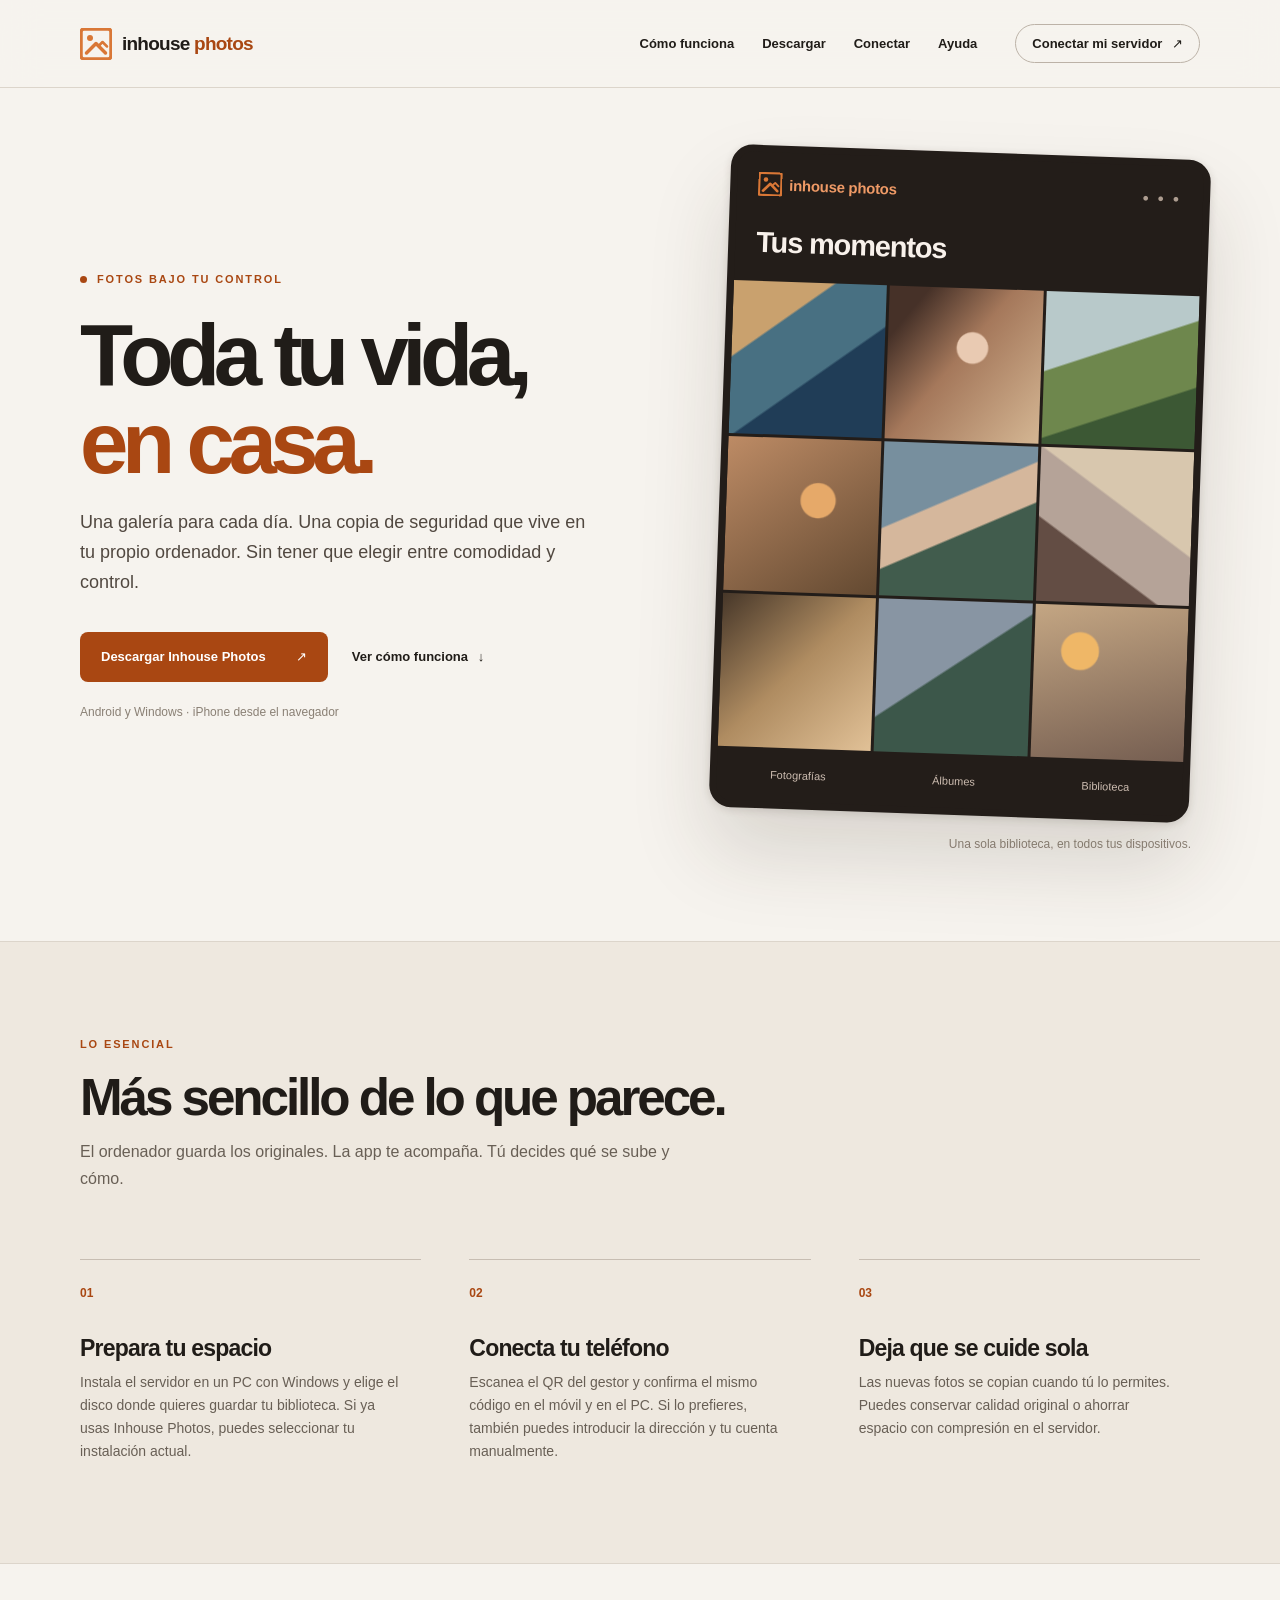
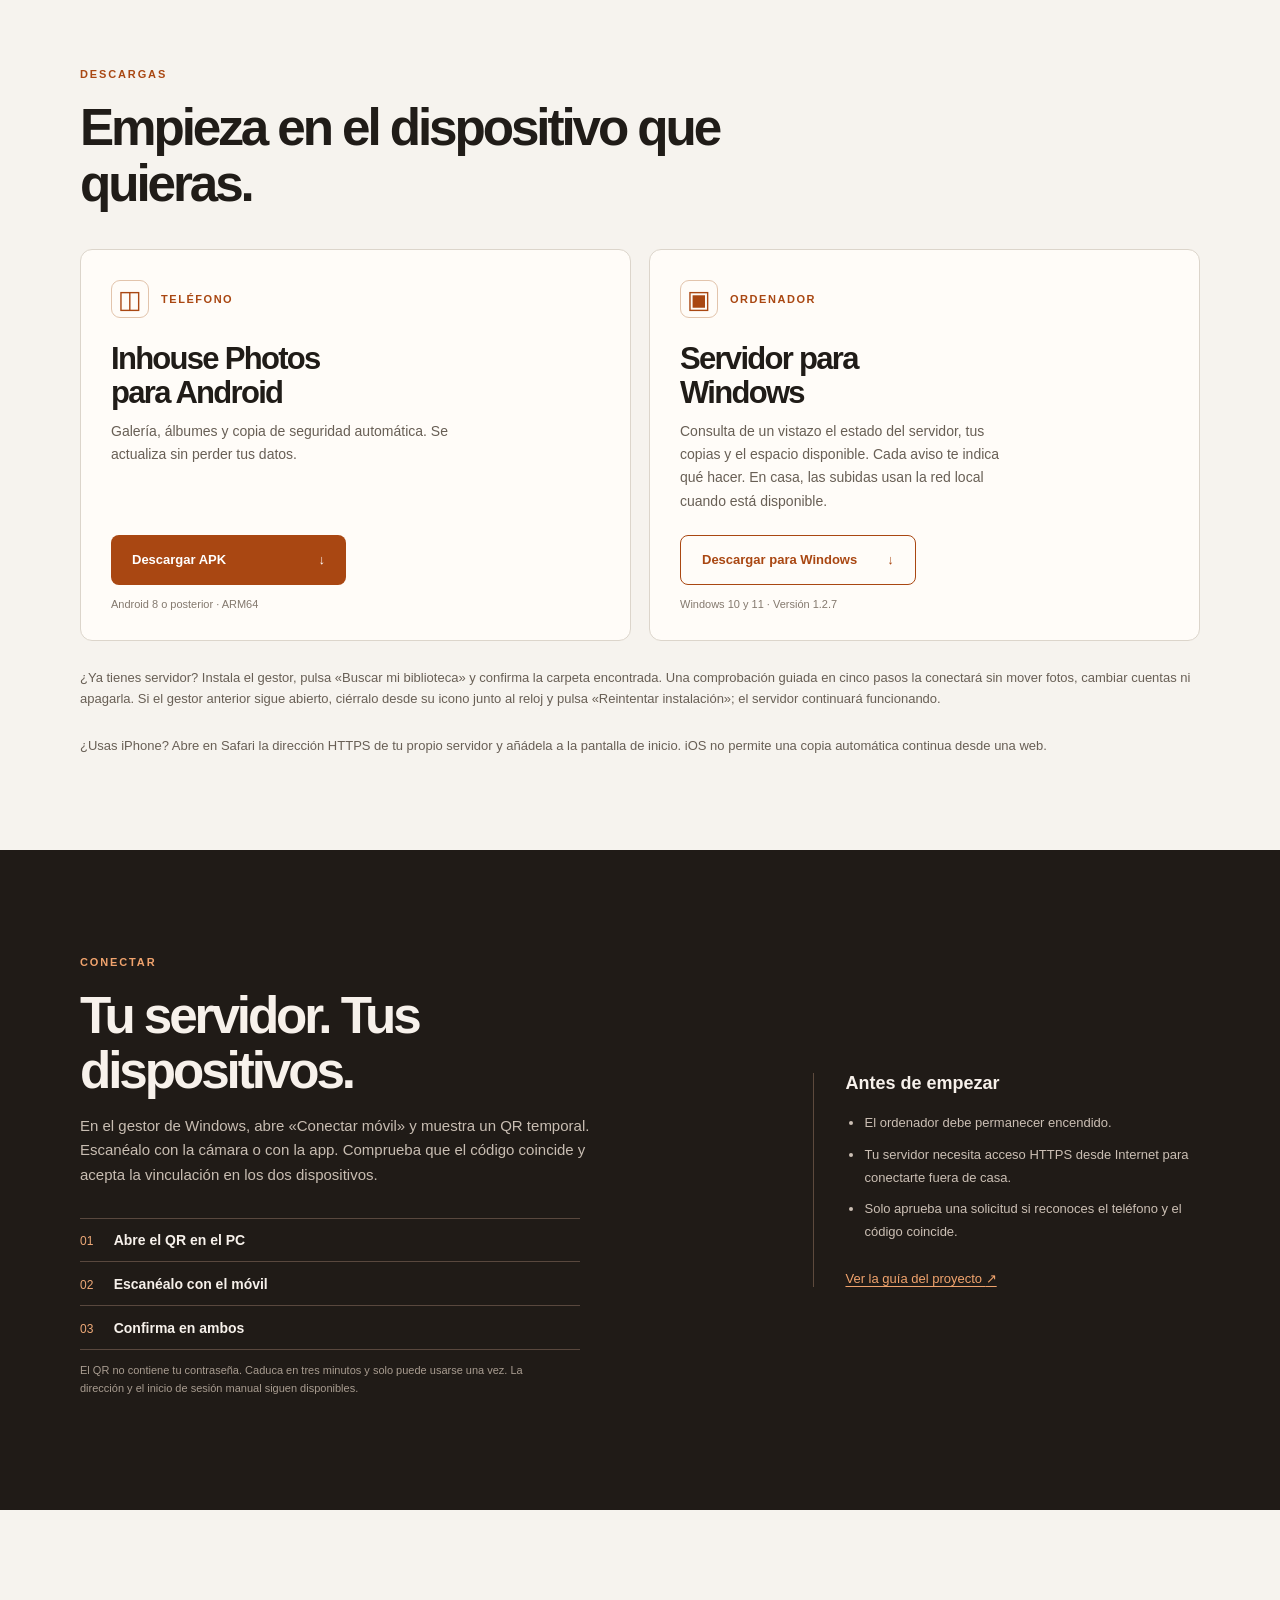
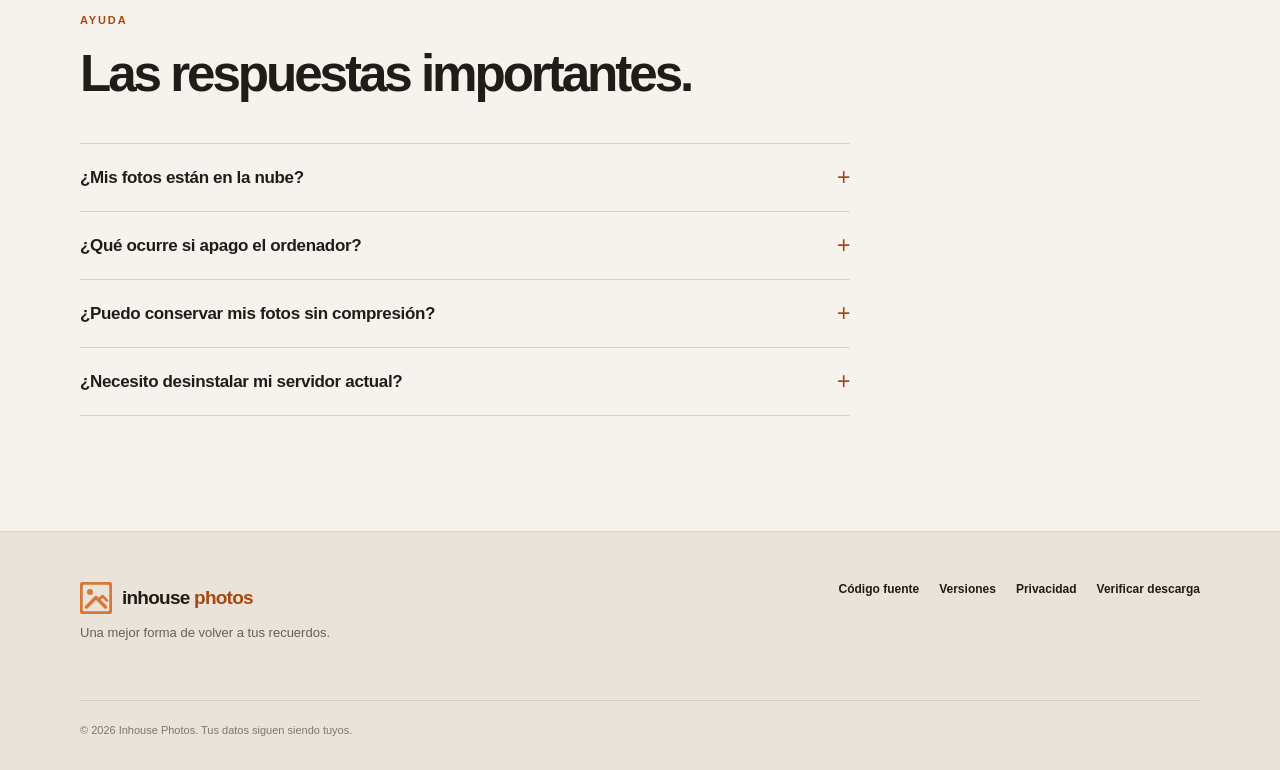
==== index.html @ f390c4c3 "Link corrected Windows 1.2.7 manager" ====
<!doctype html>
<html lang="es">
  <head>
    <meta charset="utf-8" />
    <meta name="viewport" content="width=device-width, initial-scale=1" />
    <meta name="theme-color" content="#f6f3ee" />
    <meta name="description" content="Inhouse Photos: tus recuerdos, en tu propio servidor. Descarga las aplicaciones y conecta tus dispositivos." />
    <link rel="icon" href="./mark.svg" type="image/svg+xml" />
    <link rel="stylesheet" href="./style.css" />
    <title>Inhouse Photos — Tus fotos, a tu manera</title>
  </head>
  <body>
    <a class="skip" href="#main">Ir al contenido</a>
    <header class="site-header">
      <div class="shell nav">
        <a class="brand" href="#inicio" aria-label="Inhouse Photos, inicio"><img src="./mark.svg" alt="" /> <span>inhouse <strong>photos</strong></span></a>
        <nav aria-label="Principal"><a href="#como-funciona">Cómo funciona</a><a href="#descargar">Descargar</a><a href="#conectar">Conectar</a><a href="#ayuda">Ayuda</a></nav>
        <a class="nav-app" href="#conectar">Conectar mi servidor <span aria-hidden="true">↗</span></a>
      </div>
    </header>

    <main id="main">
      <section class="hero shell" id="inicio">
        <div class="hero-copy"><span class="eyebrow"><span class="live-dot"></span> FOTOS BAJO TU CONTROL</span><h1>Toda tu vida, <em>en casa.</em></h1><p class="lead">Una galería para cada día. Una copia de seguridad que vive en tu propio ordenador. Sin tener que elegir entre comodidad y control.</p><div class="hero-actions"><a class="button primary" href="#descargar">Descargar Inhouse Photos <span aria-hidden="true">↗</span></a><a class="text-link" href="#como-funciona">Ver cómo funciona <span aria-hidden="true">↓</span></a></div><p class="hero-note">Android y Windows · iPhone desde el navegador</p></div>
        <div class="hero-art" aria-label="Vista conceptual de una galería fotográfica"><div class="gallery-art"><div class="art-top"><span class="art-mark"><img src="./mark.svg" alt="" /> inhouse photos</span><span>● ● ●</span></div><div class="art-title">Tus momentos</div><div class="art-grid"><span class="tile a"></span><span class="tile b"></span><span class="tile c"></span><span class="tile d"></span><span class="tile e"></span><span class="tile f"></span><span class="tile g"></span><span class="tile h"></span><span class="tile i"></span></div><div class="art-bottom"><span>Fotografías</span><span>Álbumes</span><span>Biblioteca</span></div></div><div class="art-caption">Una sola biblioteca, en todos tus dispositivos.</div></div>
      </section>

      <section class="chapter" id="como-funciona"><div class="shell"><div class="section-heading"><span class="eyebrow">LO ESENCIAL</span><h2>Más sencillo de lo que parece.</h2><p>El ordenador guarda los originales. La app te acompaña. Tú decides qué se sube y cómo.</p></div><div class="steps"><article><span class="step-number">01</span><h3>Prepara tu espacio</h3><p>Instala el servidor en un PC con Windows y elige el disco donde quieres guardar tu biblioteca. Si ya usas Inhouse Photos, puedes seleccionar tu instalación actual.</p></article><article><span class="step-number">02</span><h3>Conecta tu teléfono</h3><p>Escanea el QR del gestor y confirma el mismo código en el móvil y en el PC. Si lo prefieres, también puedes introducir la dirección y tu cuenta manualmente.</p></article><article><span class="step-number">03</span><h3>Deja que se cuide sola</h3><p>Las nuevas fotos se copian cuando tú lo permites. Puedes conservar calidad original o ahorrar espacio con compresión en el servidor.</p></article></div></div></section>

      <section class="downloads-section shell" id="descargar"><div class="section-heading"><span class="eyebrow">DESCARGAS</span><h2>Empieza en el dispositivo que quieras.</h2></div><div class="download-grid"><article class="download-card"><div class="card-head"><span class="platform-icon" aria-hidden="true">◫</span><span class="platform-label">TELÉFONO</span></div><h3>Inhouse Photos<br />para Android</h3><p>Galería, álbumes y copia de seguridad automática. Se actualiza sin perder tus datos.</p><a class="button primary" href="https://github.com/miguelcoxcaballero/Inhouse-Photos/releases/latest/download/Inhouse-Photos.apk" download>Descargar APK <span aria-hidden="true">↓</span></a><small>Android 8 o posterior · ARM64</small></article><article class="download-card"><div class="card-head"><span class="platform-icon" aria-hidden="true">▣</span><span class="platform-label">ORDENADOR</span></div><h3>Servidor para<br />Windows</h3><p>Consulta de un vistazo el estado del servidor, tus copias y el espacio disponible. Cada aviso te indica qué hacer. En casa, las subidas usan la red local cuando está disponible.</p><a class="button outline" href="https://github.com/miguelcoxcaballero/Inhouse-Photos/releases/download/server-v1.2.7/Inhouse-Photos-Server-Setup.exe" download>Descargar para Windows <span aria-hidden="true">↓</span></a><small>Windows 10 y 11 · Versión 1.2.7</small></article></div><p class="download-aside">¿Ya tienes servidor? Instala el gestor, pulsa «Buscar mi biblioteca» y confirma la carpeta encontrada. Una comprobación guiada en cinco pasos la conectará sin mover fotos, cambiar cuentas ni apagarla. Si el gestor anterior sigue abierto, ciérralo desde su icono junto al reloj y pulsa «Reintentar instalación»; el servidor continuará funcionando.</p><p class="download-aside">¿Usas iPhone? Abre en Safari la dirección HTTPS de tu propio servidor y añádela a la pantalla de inicio. iOS no permite una copia automática continua desde una web.</p></section>

<section class="connect-section" id="conectar"><div class="shell connect-grid"><div><span class="eyebrow">CONECTAR</span><h2>Tu servidor. Tus dispositivos.</h2><p>En el gestor de Windows, abre «Conectar móvil» y muestra un QR temporal. Escanéalo con la cámara o con la app. Comprueba que el código coincide y acepta la vinculación en los dos dispositivos.</p><div class="connection-steps"><span>01 <strong>Abre el QR en el PC</strong></span><span>02 <strong>Escanéalo con el móvil</strong></span><span>03 <strong>Confirma en ambos</strong></span></div><p class="fine-print">El QR no contiene tu contraseña. Caduca en tres minutos y solo puede usarse una vez. La dirección y el inicio de sesión manual siguen disponibles.</p></div><div class="connect-note"><span class="note-line"></span><strong>Antes de empezar</strong><ul><li>El ordenador debe permanecer encendido.</li><li>Tu servidor necesita acceso HTTPS desde Internet para conectarte fuera de casa.</li><li>Solo aprueba una solicitud si reconoces el teléfono y el código coincide.</li></ul><a href="https://github.com/miguelcoxcaballero/Inhouse-Photos#readme" target="_blank" rel="noreferrer">Ver la guía del proyecto <span aria-hidden="true">↗</span></a></div></div></section>

      <section class="help-section shell" id="ayuda"><div class="section-heading"><span class="eyebrow">AYUDA</span><h2>Las respuestas importantes.</h2></div><div class="faq"><details><summary>¿Mis fotos están en la nube?</summary><p>Se almacenan en el ordenador y discos que elijas. Puedes acceder por Internet si configuras una dirección HTTPS; eso no mueve tu biblioteca a un servicio ajeno.</p></details><details><summary>¿Qué ocurre si apago el ordenador?</summary><p>La copia y el acceso remoto se reanudarán cuando vuelva a encenderse. Las fotos que ya están en el teléfono siguen ahí.</p></details><details><summary>¿Puedo conservar mis fotos sin compresión?</summary><p>Sí. En la app puedes elegir calidad original o ahorro de espacio. La opción solo afecta a nuevas subidas y no modifica las fotos ya guardadas.</p></details><details><summary>¿Necesito desinstalar mi servidor actual?</summary><p>No. El gestor de Windows está diseñado para detectar la biblioteca existente. Antes de aceptar cualquier migración, comprueba que reconoce la ruta y las unidades correctas.</p></details></div></section>
    </main>
    <footer class="site-footer"><div class="shell footer-grid"><div class="brand"><img src="./mark.svg" alt="" /> <span>inhouse <strong>photos</strong></span></div><p>Una mejor forma de volver a tus recuerdos.</p><div><a href="https://github.com/miguelcoxcaballero/Inhouse-Photos">Código fuente</a><a href="https://github.com/miguelcoxcaballero/Inhouse-Photos/releases">Versiones</a><a href="./privacidad/">Privacidad</a><a href="https://github.com/miguelcoxcaballero/Inhouse-Photos/releases/latest/download/SHA256SUMS.txt">Verificar descarga</a></div><small>© 2026 Inhouse Photos. Tus datos siguen siendo tuyos.</small></div></footer>
  </body>
</html>
---- style.css ----
:root{color-scheme:light;--paper:#f6f3ee;--card:#fffcf8;--ink:#201c18;--muted:#685f55;--line:#dcd5cb;--orange:#a94712;--orange-hover:#84370d;--orange-soft:#f0e1d3;--dark:#201b17;font-family:Inter,-apple-system,BlinkMacSystemFont,"Segoe UI",Arial,sans-serif;font-synthesis:none;text-rendering:optimizeLegibility;-webkit-font-smoothing:antialiased}
*,*::before,*::after{box-sizing:border-box}html{scroll-behavior:smooth}body{margin:0;background:var(--paper);color:var(--ink)}a{color:inherit;text-decoration:none}button{font:inherit}p{line-height:1.65}.shell{width:min(100% - 56px,1120px);margin-inline:auto}.skip{position:absolute;left:16px;top:-80px;z-index:10;background:#fff;padding:12px}.skip:focus{top:8px}:focus-visible{outline:3px solid var(--orange);outline-offset:3px}
.site-header{height:88px;border-bottom:1px solid var(--line);background:rgba(246,243,238,.92);position:sticky;top:0;z-index:5;backdrop-filter:blur(18px)}.nav{height:100%;display:flex;align-items:center;gap:38px}.brand{display:flex;align-items:center;gap:10px;white-space:nowrap;font-size:19px;letter-spacing:-.04em;font-weight:550}.brand img{width:32px;height:32px}.brand strong{color:var(--orange);font-weight:650}.nav nav{display:flex;align-items:center;gap:28px;margin-left:auto}.nav nav a,.nav-app{font-size:13px;font-weight:560}.nav nav a:hover,.nav-app:hover,.text-link:hover,.site-footer a:hover{color:var(--orange)}.nav-app{border:1px solid #bcb2a7;border-radius:999px;padding:11px 16px}.nav-app span{margin-left:6px}
.eyebrow{display:inline-flex;align-items:center;gap:10px;color:var(--orange);font-size:11px;font-weight:750;letter-spacing:.17em}.live-dot{width:7px;height:7px;border-radius:50%;background:var(--orange)}.hero{min-height:620px;display:grid;grid-template-columns:1fr 1fr;align-items:center;gap:76px;padding-top:64px;padding-bottom:90px}.hero h1{font-size:clamp(58px,6.8vw,94px);line-height:1.01;letter-spacing:-.074em;font-weight:620;margin:24px 0 22px}.hero h1 em{color:var(--orange);font-style:normal}.lead{color:#514840;font-size:18px;max-width:510px;margin:0}.hero-actions{display:flex;align-items:center;gap:24px;margin-top:34px;flex-wrap:wrap}.button{min-height:50px;padding:14px 21px;display:inline-flex;justify-content:space-between;align-items:center;gap:30px;border-radius:8px;font-size:13px;font-weight:700;transition:background .2s,transform .2s,border-color .2s}.button:hover{transform:translateY(-2px)}.primary{background:var(--orange);color:#fff}.primary:hover{background:var(--orange-hover)}.outline{border:1px solid var(--orange);color:var(--orange)}.outline:hover{background:#f5e8dd}.text-link{font-size:13px;font-weight:700}.text-link span{margin-left:6px}.hero-note{color:#8a8075;font-size:12px;margin-top:21px}
.hero-art{min-width:0}.gallery-art{width:min(100%,480px);margin-left:auto;background:#231d19;border:7px solid #231d19;border-radius:22px;box-shadow:0 44px 80px rgba(53,38,26,.15),0 2px 8px rgba(53,38,26,.14);overflow:hidden;transform:rotate(2deg)}.art-top{height:64px;display:flex;align-items:center;justify-content:space-between;color:#ad9d90;padding:0 21px;font-size:11px;letter-spacing:.25em}.art-mark{display:flex;align-items:center;gap:7px;color:#ef9a66;letter-spacing:-.02em;font-size:15px;font-weight:600}.art-mark img{width:24px;height:24px}.art-title{font-size:29px;letter-spacing:-.04em;color:#f8f1eb;font-weight:650;padding:10px 21px 22px}.art-grid{display:grid;grid-template-columns:repeat(3,1fr);gap:3px}.tile{aspect-ratio:1;background:#ddd}.tile.a{background:linear-gradient(143deg,#c9a16e 0 28%,#487082 29% 58%,#203d57 59%)}.tile.b{background:radial-gradient(circle at 55% 39%,#e9cab2 0 12%,transparent 13%),linear-gradient(128deg,#463128 15%,#a5785b 46%,#d4b693)}.tile.c{background:linear-gradient(160deg,#b8c9ca 0 38%,#6e874d 39% 70%,#3c5834 71%)}.tile.d{background:radial-gradient(circle at 60% 40%,#e6a969 0 13%,transparent 14%),linear-gradient(145deg,#bd8b65,#634931)}.tile.e{background:linear-gradient(155deg,#778f9e 0 38%,#d5b79c 39% 56%,#415c4d 57%)}.tile.f{background:linear-gradient(35deg,#634d44 0 32%,#b5a398 33% 59%,#d8c7ae 60%)}.tile.g{background:linear-gradient(135deg,#473729,#af8c61 49%,#e1c197)}.tile.h{background:linear-gradient(145deg,#8895a3 0 45%,#3c574a 46%)}.tile.i{background:radial-gradient(circle at 30% 30%,#efb767 0 12%,transparent 13%),linear-gradient(165deg,#c4a683,#755e51)}.art-bottom{height:54px;display:flex;align-items:center;justify-content:space-around;color:#cdbdb1;font-size:11px}.art-caption{text-align:right;font-size:12px;color:#8e8478;margin:22px 9px 0}
.chapter{border-block:1px solid var(--line);background:#eee8df;padding:92px 0 100px}.section-heading{max-width:760px}.section-heading h2,.connect-grid h2{font-size:clamp(37px,4vw,54px);line-height:1.08;letter-spacing:-.06em;font-weight:620;margin:18px 0 14px}.section-heading p{color:var(--muted);max-width:600px;font-size:16px;margin:0}.steps{display:grid;grid-template-columns:repeat(3,1fr);gap:48px;margin-top:67px}.steps article{border-top:1px solid #c7bdb2;padding-top:23px}.step-number{font-size:12px;color:var(--orange);font-weight:700}.steps h3{font-size:23px;letter-spacing:-.035em;margin:34px 0 9px;font-weight:620}.steps p{color:var(--muted);font-size:14px;margin:0;max-width:320px}
.downloads-section{padding-block:100px 93px}.download-grid{display:grid;grid-template-columns:repeat(2,1fr);gap:18px;margin-top:38px}.download-card{min-height:362px;background:var(--card);border:1px solid var(--line);border-radius:12px;padding:30px;display:flex;flex-direction:column;align-items:flex-start}.card-head{display:flex;align-items:center;gap:12px}.platform-icon{width:38px;height:38px;border:1px solid #e2c4ac;border-radius:9px;display:grid;place-items:center;color:var(--orange);font-size:25px}.platform-label{color:var(--orange);font-size:11px;letter-spacing:.14em;font-weight:700}.download-card h3{font-size:31px;letter-spacing:-.055em;font-weight:630;line-height:1.1;margin:24px 0 10px}.download-card p{font-size:14px;color:var(--muted);margin:0 0 22px;max-width:345px}.download-card .button{margin-top:auto;min-width:235px}.download-card small{font-size:11px;color:#84796e;margin-top:13px}.download-aside{font-size:13px;color:var(--muted);margin:26px 0 0}.download-aside a,.connect-note a{color:var(--orange);text-decoration:underline;text-underline-offset:3px}
.connect-section{background:var(--dark);color:#f7f1eb;padding:102px 0}.connect-grid{display:grid;grid-template-columns:1fr .63fr;gap:120px;align-items:center}.connect-grid>*{min-width:0}.connect-grid .eyebrow{color:#f0a36d}.connect-grid h2{max-width:510px}.connect-grid p{color:#c8bdb2;font-size:15px;max-width:530px}.endpoint{margin-top:32px;border:1px solid #6c5c50;background:#302821;border-radius:9px;display:flex;align-items:center;justify-content:space-between;gap:15px;padding:10px 11px 10px 17px;max-width:500px;min-width:0}.endpoint code{font-family:ui-monospace,SFMono-Regular,Consolas,monospace;font-size:13px;white-space:nowrap;overflow:hidden;text-overflow:ellipsis;min-width:0}.endpoint button{background:#f3a876;color:#281d16;border:0;border-radius:6px;cursor:pointer;padding:11px 15px;font-size:12px;font-weight:700;flex:none}.endpoint button:hover{background:#ffc49b}.connect-grid .fine-print{font-size:11px;color:#a89c90;max-width:480px}.connect-note{border-left:1px solid #5d4a3d;padding-left:31px}.connect-note strong{font-size:18px}.connect-note ul{padding-left:19px;margin:18px 0 25px;color:#cbbfb4;font-size:13px;line-height:1.75}.connect-note li+li{margin-top:9px}.connect-note a{font-size:13px;color:#f0a36d}
.connection-steps{display:grid;gap:1px;margin-top:30px;border-block:1px solid #59483e;max-width:500px}.connection-steps span{padding:13px 0;color:#efaa79;font-size:12px;border-bottom:1px solid #59483e}.connection-steps span:last-child{border-bottom:0}.connection-steps strong{color:#f7f1eb;font-size:14px;font-weight:550;margin-left:17px}.help-section{padding-block:100px 115px}.faq{max-width:770px;margin-top:42px;border-top:1px solid var(--line)}.faq details{border-bottom:1px solid var(--line);padding:20px 0}.faq summary{cursor:pointer;list-style:none;font-size:17px;font-weight:600;letter-spacing:-.02em;display:flex;align-items:center;justify-content:space-between;gap:20px}.faq summary::-webkit-details-marker{display:none}.faq summary::after{content:'+';font-size:23px;color:var(--orange);font-weight:400}.faq details[open] summary::after{content:'−'}.faq details p{font-size:14px;color:var(--muted);margin:13px 30px 3px 0;max-width:650px}
.site-footer{background:#eae3d9;border-top:1px solid var(--line);padding:50px 0 34px}.footer-grid{display:grid;grid-template-columns:1fr 1fr;gap:8px 32px}.footer-grid p{grid-column:1;margin:0;color:var(--muted);font-size:13px}.footer-grid>div:nth-of-type(2){grid-column:2;grid-row:1/3;display:flex;justify-content:flex-end;align-items:flex-start;gap:20px;font-size:12px;font-weight:600}.footer-grid small{grid-column:1/-1;border-top:1px solid #d5cabd;margin-top:48px;padding-top:23px;color:#817568;font-size:11px}
@media(max-width:860px){.nav nav{display:none}.nav-app{margin-left:auto}.hero{grid-template-columns:1fr;gap:50px;padding-top:78px;padding-bottom:74px}.hero-art{max-width:580px}.gallery-art{margin-inline:auto}.art-caption{text-align:center}.connect-grid{gap:55px}.steps{gap:22px}.download-card{min-height:390px}}
@media(max-width:600px){.shell{width:min(100% - 36px,1120px)}.site-header{height:68px}.brand{font-size:16px}.brand img{width:27px;height:27px}.nav-app{padding:8px 10px;font-size:11px}.hero{padding-top:66px;gap:34px}.hero h1{font-size:60px}.lead{font-size:16px}.hero-actions{gap:19px}.hero-art{padding-inline:12px}.gallery-art{transform:rotate(1deg);border-width:5px}.chapter,.downloads-section,.help-section{padding-block:72px}.steps,.download-grid,.connect-grid{grid-template-columns:1fr}.steps{margin-top:45px;gap:36px}.steps h3{margin-top:20px}.download-grid{gap:14px}.download-card{min-height:345px;padding:23px}.connect-section{padding:77px 0}.connect-grid{gap:35px}.connect-note{padding-left:20px}.endpoint code{font-size:11px}.footer-grid{display:block}.footer-grid p{margin-top:12px}.footer-grid>div:nth-of-type(2){justify-content:flex-start;flex-wrap:wrap;margin-top:30px}.footer-grid small{display:block;margin-top:34px}}
@media(prefers-reduced-motion:reduce){html{scroll-behavior:auto}.button{transition:none}}
.legal-page{padding-block:105px 125px;max-width:850px}.legal-page h1{font-size:clamp(46px,5vw,66px);letter-spacing:-.065em;line-height:1.06;font-weight:630;margin:20px 0 32px}.legal-page h2{font-size:24px;letter-spacing:-.035em;font-weight:620;margin:42px 0 5px}.legal-page p{font-size:16px;color:var(--muted);max-width:750px}.legal-page .legal-note{font-size:12px;border-top:1px solid var(--line);padding-top:22px;margin-top:55px}@media(max-width:600px){.legal-page{padding-block:75px 90px}.legal-page p{font-size:14px}}
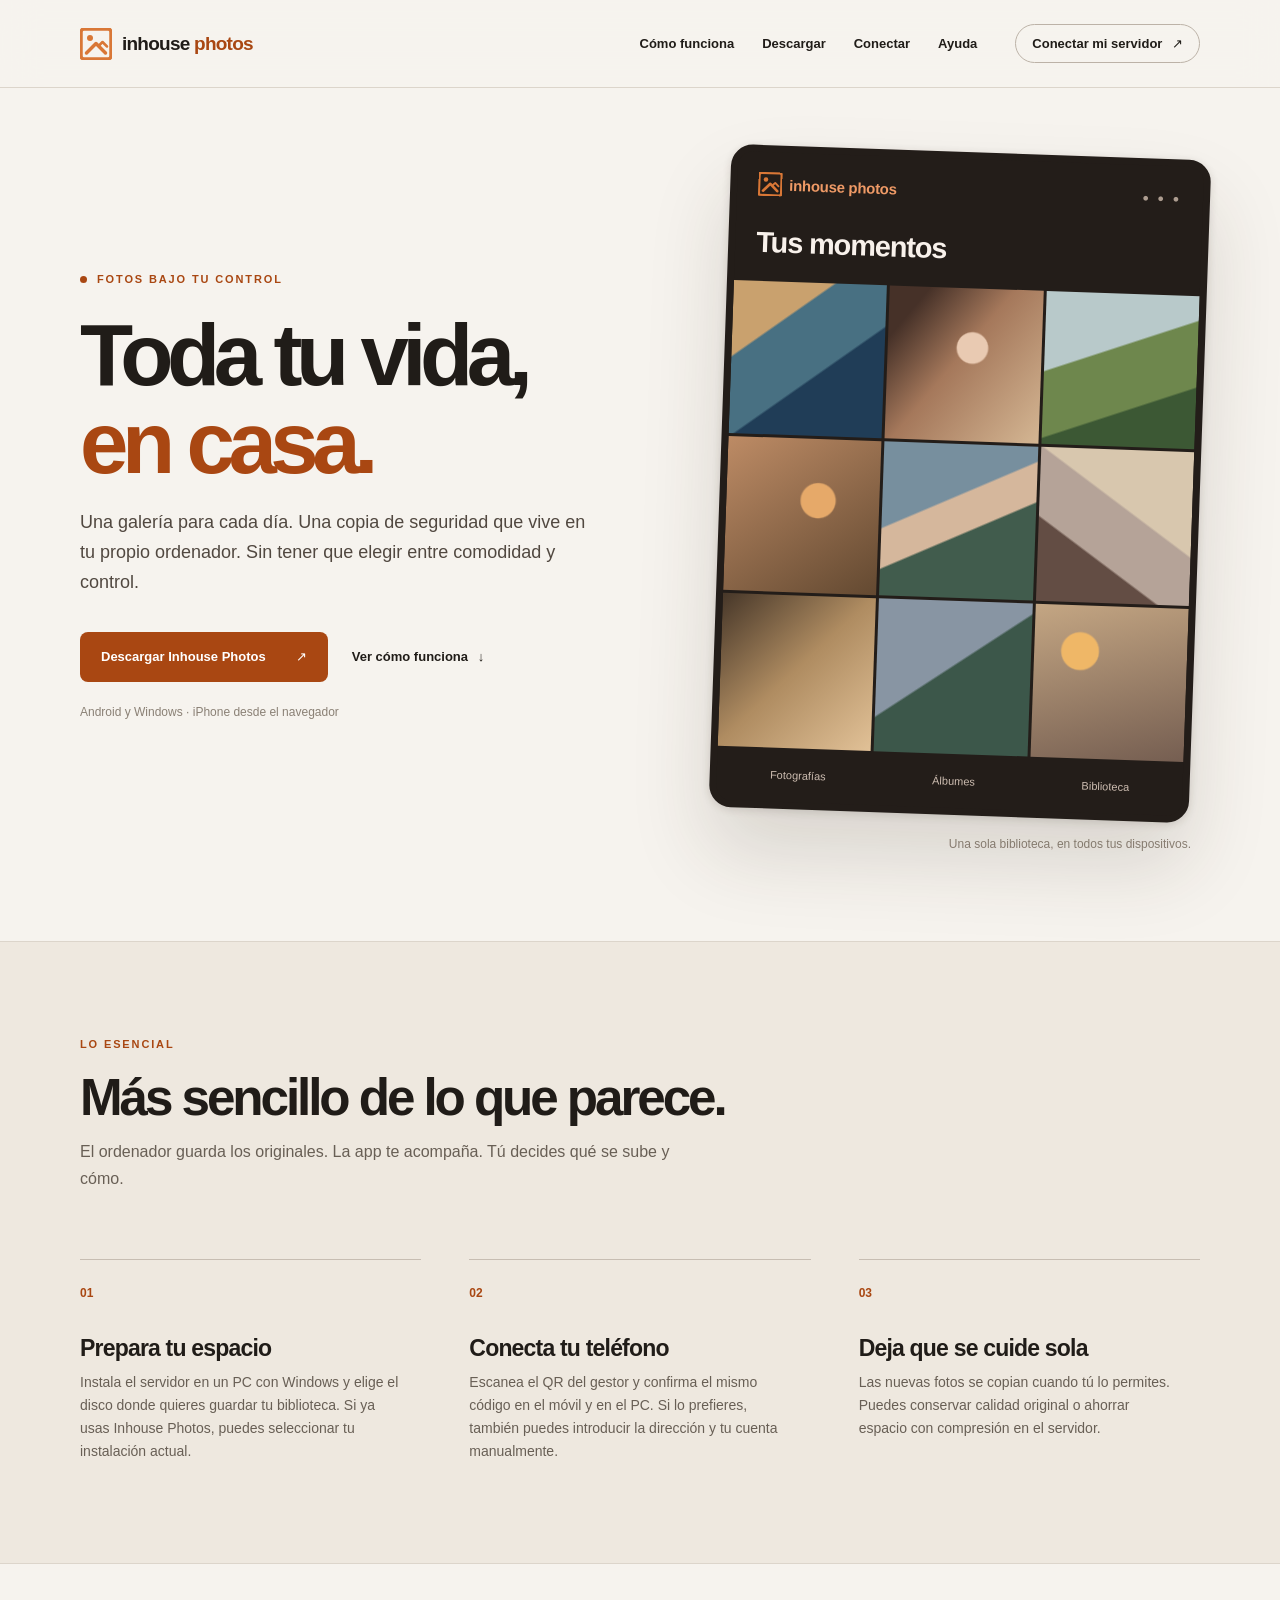
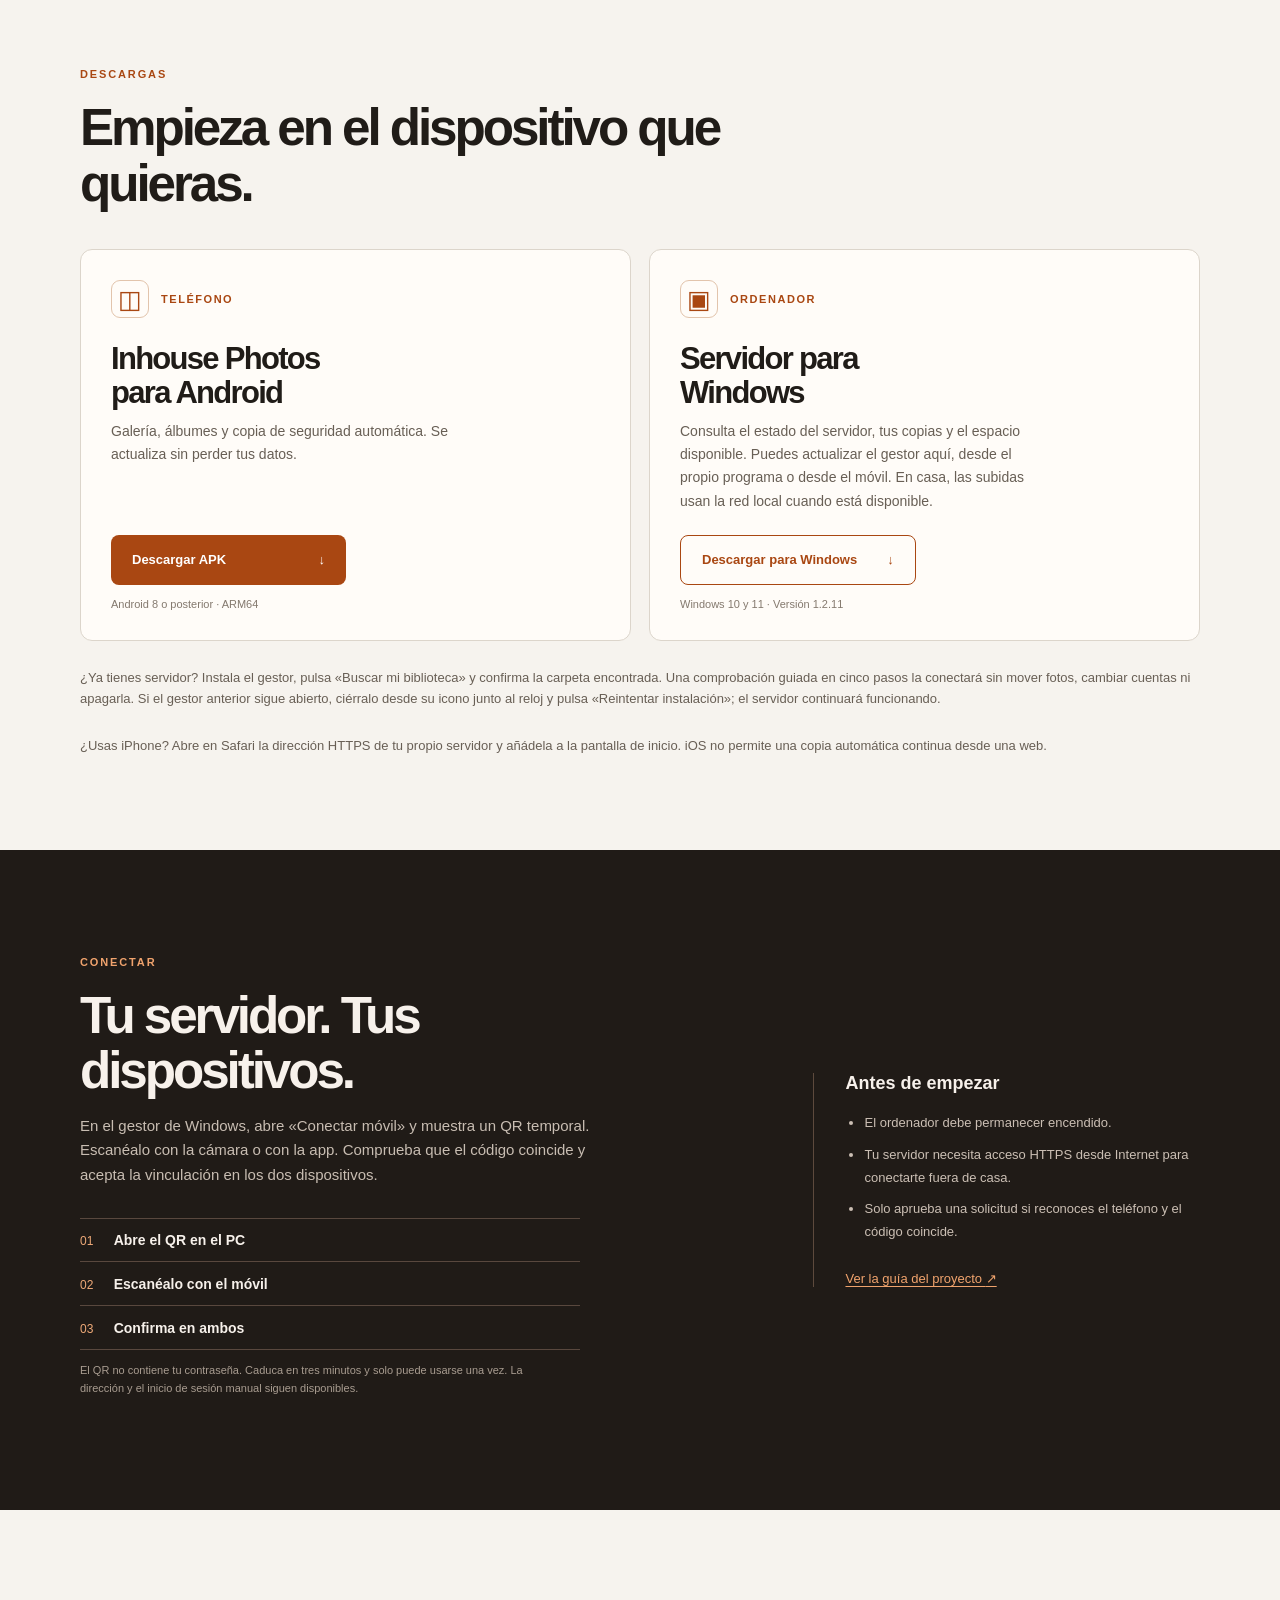
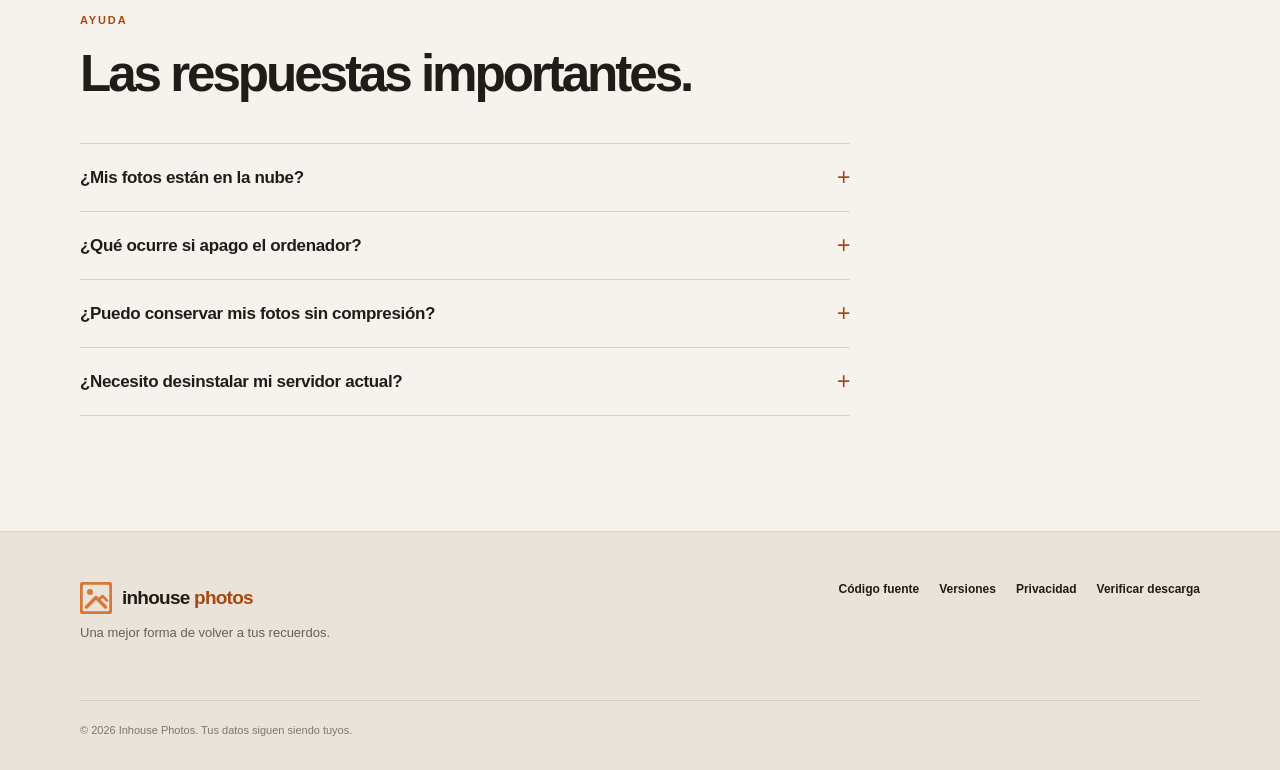
==== commit 5f5f88e4: "Point Windows downloads to self-updating manager 1.2.11" ====
--- a/index.html
+++ b/index.html
@@ -27,7 +27,7 @@
 
       <section class="chapter" id="como-funciona"><div class="shell"><div class="section-heading"><span class="eyebrow">LO ESENCIAL</span><h2>Más sencillo de lo que parece.</h2><p>El ordenador guarda los originales. La app te acompaña. Tú decides qué se sube y cómo.</p></div><div class="steps"><article><span class="step-number">01</span><h3>Prepara tu espacio</h3><p>Instala el servidor en un PC con Windows y elige el disco donde quieres guardar tu biblioteca. Si ya usas Inhouse Photos, puedes seleccionar tu instalación actual.</p></article><article><span class="step-number">02</span><h3>Conecta tu teléfono</h3><p>Escanea el QR del gestor y confirma el mismo código en el móvil y en el PC. Si lo prefieres, también puedes introducir la dirección y tu cuenta manualmente.</p></article><article><span class="step-number">03</span><h3>Deja que se cuide sola</h3><p>Las nuevas fotos se copian cuando tú lo permites. Puedes conservar calidad original o ahorrar espacio con compresión en el servidor.</p></article></div></div></section>
 
-      <section class="downloads-section shell" id="descargar"><div class="section-heading"><span class="eyebrow">DESCARGAS</span><h2>Empieza en el dispositivo que quieras.</h2></div><div class="download-grid"><article class="download-card"><div class="card-head"><span class="platform-icon" aria-hidden="true">◫</span><span class="platform-label">TELÉFONO</span></div><h3>Inhouse Photos<br />para Android</h3><p>Galería, álbumes y copia de seguridad automática. Se actualiza sin perder tus datos.</p><a class="button primary" href="https://github.com/miguelcoxcaballero/Inhouse-Photos/releases/latest/download/Inhouse-Photos.apk" download>Descargar APK <span aria-hidden="true">↓</span></a><small>Android 8 o posterior · ARM64</small></article><article class="download-card"><div class="card-head"><span class="platform-icon" aria-hidden="true">▣</span><span class="platform-label">ORDENADOR</span></div><h3>Servidor para<br />Windows</h3><p>Consulta de un vistazo el estado del servidor, tus copias y el espacio disponible. Cada aviso te indica qué hacer. En casa, las subidas usan la red local cuando está disponible.</p><a class="button outline" href="https://github.com/miguelcoxcaballero/Inhouse-Photos/releases/download/server-v1.2.7/Inhouse-Photos-Server-Setup.exe" download>Descargar para Windows <span aria-hidden="true">↓</span></a><small>Windows 10 y 11 · Versión 1.2.7</small></article></div><p class="download-aside">¿Ya tienes servidor? Instala el gestor, pulsa «Buscar mi biblioteca» y confirma la carpeta encontrada. Una comprobación guiada en cinco pasos la conectará sin mover fotos, cambiar cuentas ni apagarla. Si el gestor anterior sigue abierto, ciérralo desde su icono junto al reloj y pulsa «Reintentar instalación»; el servidor continuará funcionando.</p><p class="download-aside">¿Usas iPhone? Abre en Safari la dirección HTTPS de tu propio servidor y añádela a la pantalla de inicio. iOS no permite una copia automática continua desde una web.</p></section>
+      <section class="downloads-section shell" id="descargar"><div class="section-heading"><span class="eyebrow">DESCARGAS</span><h2>Empieza en el dispositivo que quieras.</h2></div><div class="download-grid"><article class="download-card"><div class="card-head"><span class="platform-icon" aria-hidden="true">◫</span><span class="platform-label">TELÉFONO</span></div><h3>Inhouse Photos<br />para Android</h3><p>Galería, álbumes y copia de seguridad automática. Se actualiza sin perder tus datos.</p><a class="button primary" href="https://github.com/miguelcoxcaballero/Inhouse-Photos/releases/latest/download/Inhouse-Photos.apk" download>Descargar APK <span aria-hidden="true">↓</span></a><small>Android 8 o posterior · ARM64</small></article><article class="download-card"><div class="card-head"><span class="platform-icon" aria-hidden="true">▣</span><span class="platform-label">ORDENADOR</span></div><h3>Servidor para<br />Windows</h3><p>Consulta el estado del servidor, tus copias y el espacio disponible. Puedes actualizar el gestor aquí, desde el propio programa o desde el móvil. En casa, las subidas usan la red local cuando está disponible.</p><a class="button outline" href="https://github.com/miguelcoxcaballero/Inhouse-Photos/releases/download/server-v1.2.11/Inhouse-Photos-Server-Setup.exe" download>Descargar para Windows <span aria-hidden="true">↓</span></a><small>Windows 10 y 11 · Versión 1.2.11</small></article></div><p class="download-aside">¿Ya tienes servidor? Instala el gestor, pulsa «Buscar mi biblioteca» y confirma la carpeta encontrada. Una comprobación guiada en cinco pasos la conectará sin mover fotos, cambiar cuentas ni apagarla. Si el gestor anterior sigue abierto, ciérralo desde su icono junto al reloj y pulsa «Reintentar instalación»; el servidor continuará funcionando.</p><p class="download-aside">¿Usas iPhone? Abre en Safari la dirección HTTPS de tu propio servidor y añádela a la pantalla de inicio. iOS no permite una copia automática continua desde una web.</p></section>
 
 <section class="connect-section" id="conectar"><div class="shell connect-grid"><div><span class="eyebrow">CONECTAR</span><h2>Tu servidor. Tus dispositivos.</h2><p>En el gestor de Windows, abre «Conectar móvil» y muestra un QR temporal. Escanéalo con la cámara o con la app. Comprueba que el código coincide y acepta la vinculación en los dos dispositivos.</p><div class="connection-steps"><span>01 <strong>Abre el QR en el PC</strong></span><span>02 <strong>Escanéalo con el móvil</strong></span><span>03 <strong>Confirma en ambos</strong></span></div><p class="fine-print">El QR no contiene tu contraseña. Caduca en tres minutos y solo puede usarse una vez. La dirección y el inicio de sesión manual siguen disponibles.</p></div><div class="connect-note"><span class="note-line"></span><strong>Antes de empezar</strong><ul><li>El ordenador debe permanecer encendido.</li><li>Tu servidor necesita acceso HTTPS desde Internet para conectarte fuera de casa.</li><li>Solo aprueba una solicitud si reconoces el teléfono y el código coincide.</li></ul><a href="https://github.com/miguelcoxcaballero/Inhouse-Photos#readme" target="_blank" rel="noreferrer">Ver la guía del proyecto <span aria-hidden="true">↗</span></a></div></div></section>
 
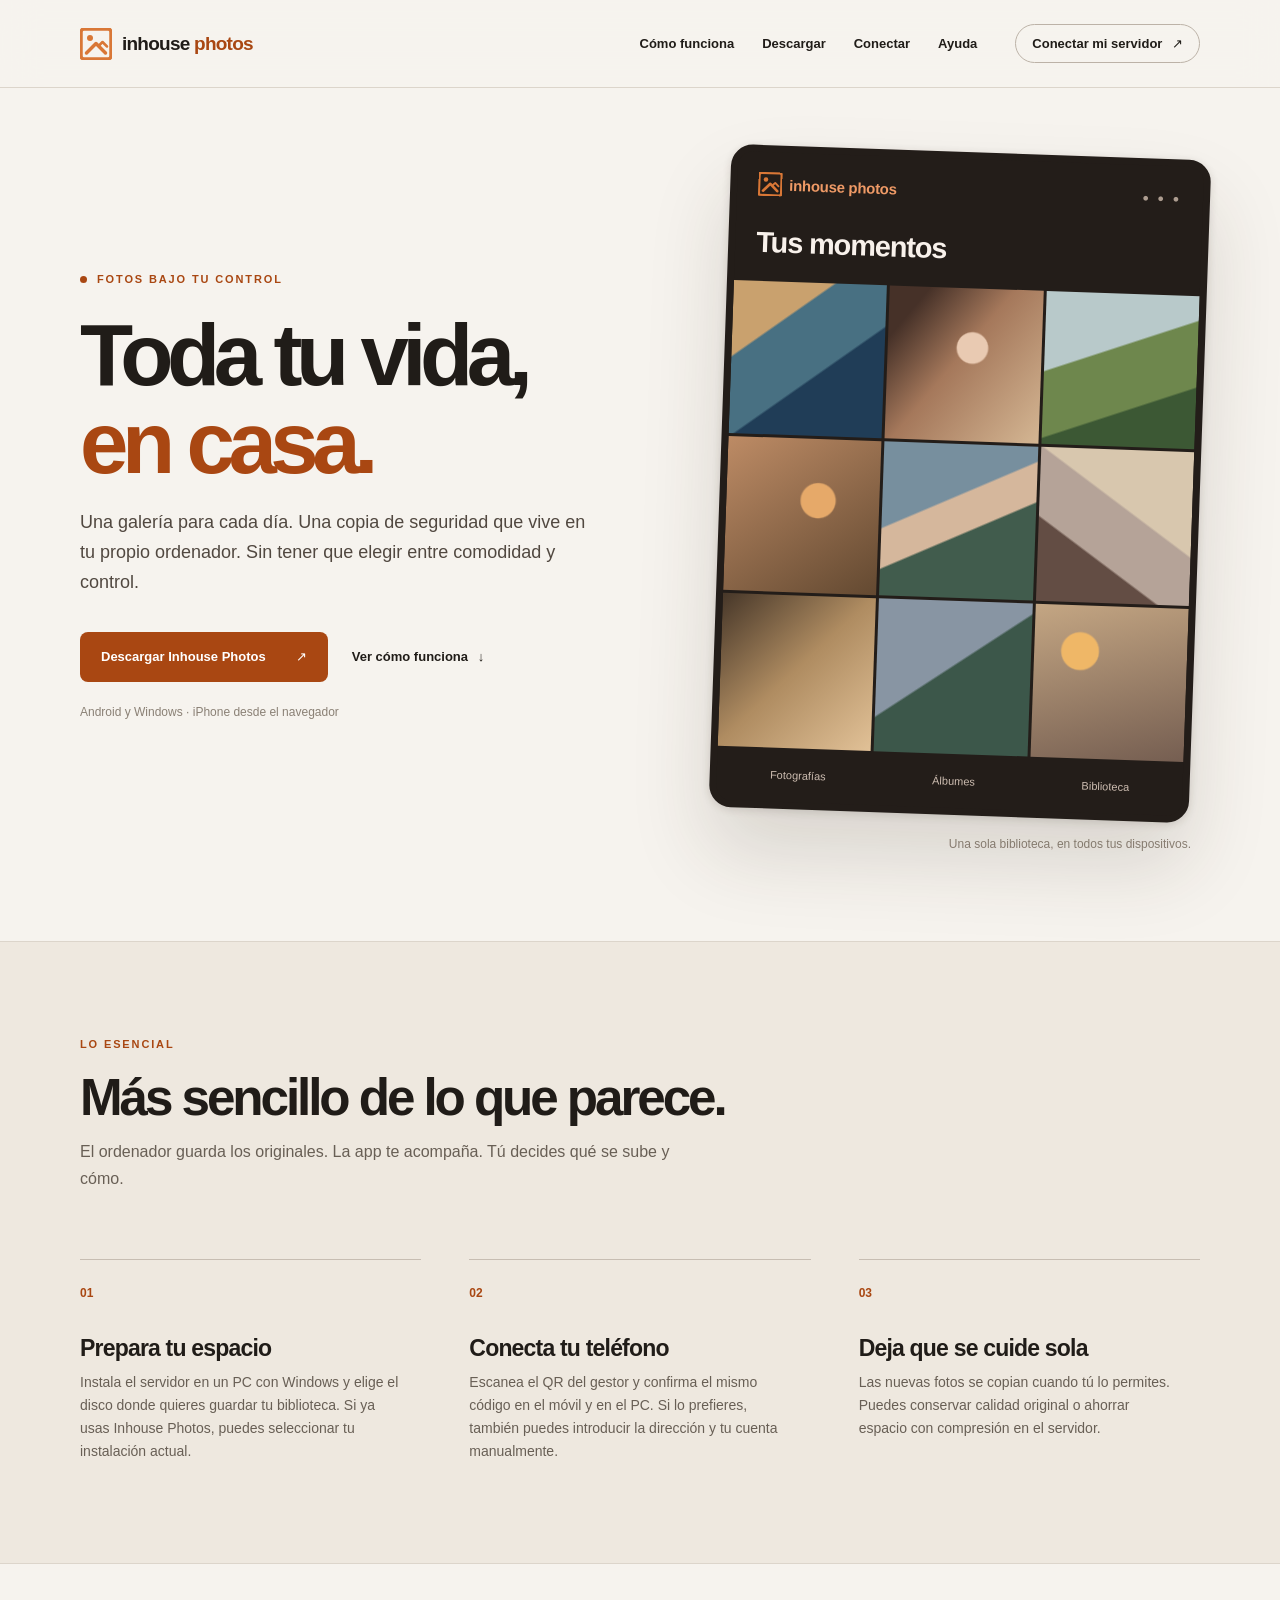
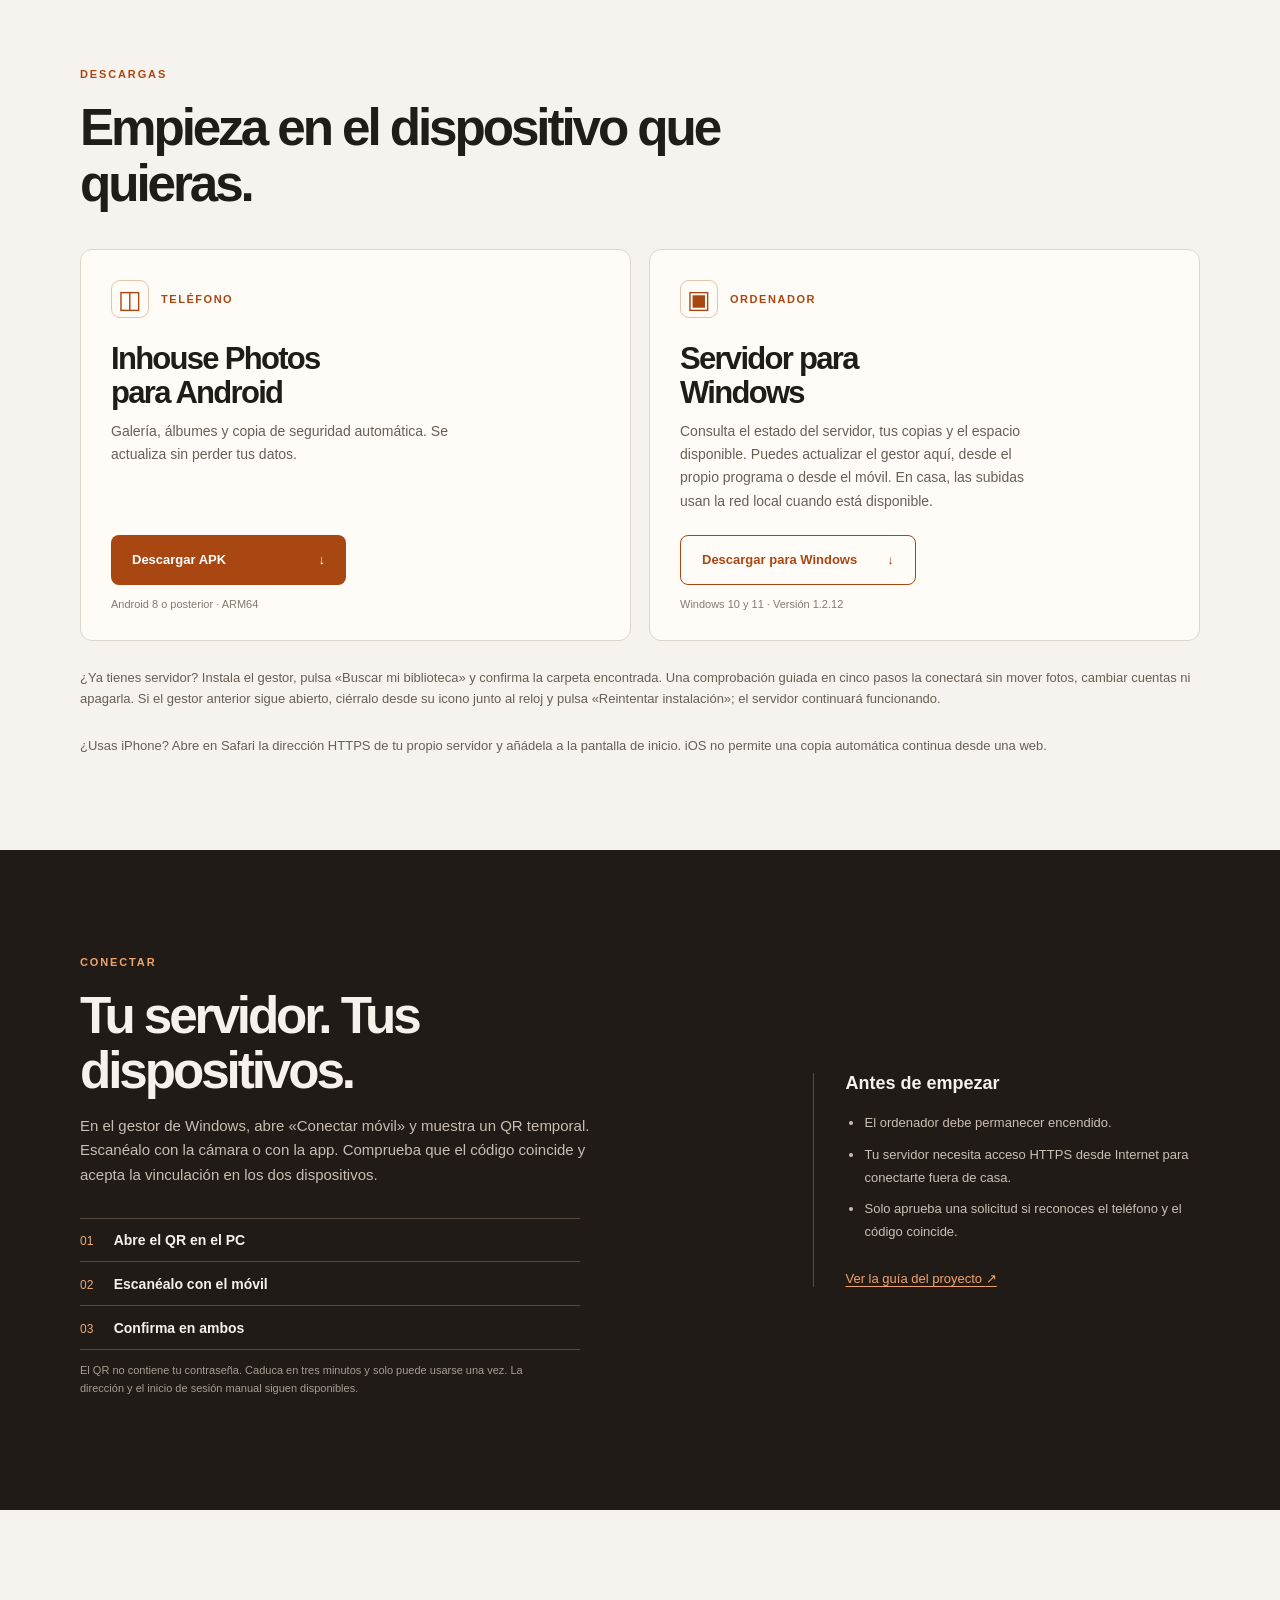
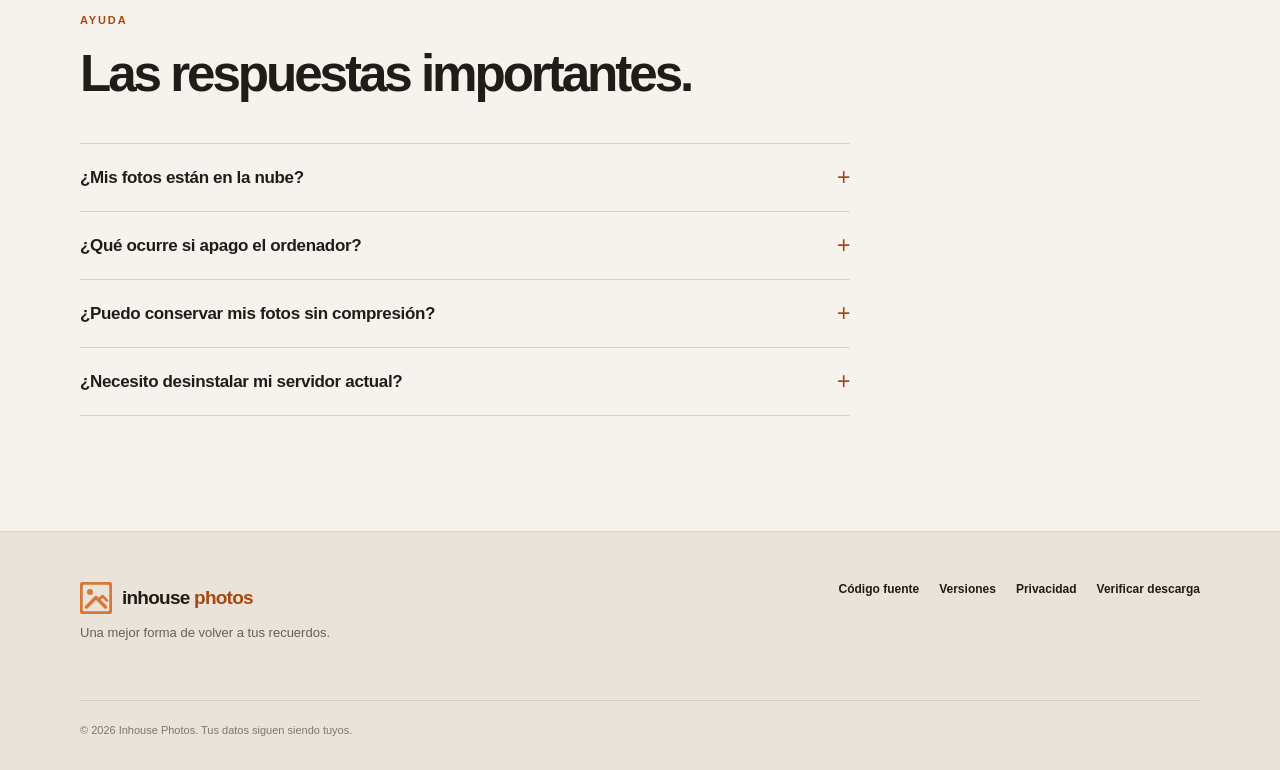
==== commit 0aa3fadf: "Point Windows download to manager 1.2.12" ====
--- a/index.html
+++ b/index.html
@@ -27,7 +27,7 @@
 
       <section class="chapter" id="como-funciona"><div class="shell"><div class="section-heading"><span class="eyebrow">LO ESENCIAL</span><h2>Más sencillo de lo que parece.</h2><p>El ordenador guarda los originales. La app te acompaña. Tú decides qué se sube y cómo.</p></div><div class="steps"><article><span class="step-number">01</span><h3>Prepara tu espacio</h3><p>Instala el servidor en un PC con Windows y elige el disco donde quieres guardar tu biblioteca. Si ya usas Inhouse Photos, puedes seleccionar tu instalación actual.</p></article><article><span class="step-number">02</span><h3>Conecta tu teléfono</h3><p>Escanea el QR del gestor y confirma el mismo código en el móvil y en el PC. Si lo prefieres, también puedes introducir la dirección y tu cuenta manualmente.</p></article><article><span class="step-number">03</span><h3>Deja que se cuide sola</h3><p>Las nuevas fotos se copian cuando tú lo permites. Puedes conservar calidad original o ahorrar espacio con compresión en el servidor.</p></article></div></div></section>
 
-      <section class="downloads-section shell" id="descargar"><div class="section-heading"><span class="eyebrow">DESCARGAS</span><h2>Empieza en el dispositivo que quieras.</h2></div><div class="download-grid"><article class="download-card"><div class="card-head"><span class="platform-icon" aria-hidden="true">◫</span><span class="platform-label">TELÉFONO</span></div><h3>Inhouse Photos<br />para Android</h3><p>Galería, álbumes y copia de seguridad automática. Se actualiza sin perder tus datos.</p><a class="button primary" href="https://github.com/miguelcoxcaballero/Inhouse-Photos/releases/latest/download/Inhouse-Photos.apk" download>Descargar APK <span aria-hidden="true">↓</span></a><small>Android 8 o posterior · ARM64</small></article><article class="download-card"><div class="card-head"><span class="platform-icon" aria-hidden="true">▣</span><span class="platform-label">ORDENADOR</span></div><h3>Servidor para<br />Windows</h3><p>Consulta el estado del servidor, tus copias y el espacio disponible. Puedes actualizar el gestor aquí, desde el propio programa o desde el móvil. En casa, las subidas usan la red local cuando está disponible.</p><a class="button outline" href="https://github.com/miguelcoxcaballero/Inhouse-Photos/releases/download/server-v1.2.11/Inhouse-Photos-Server-Setup.exe" download>Descargar para Windows <span aria-hidden="true">↓</span></a><small>Windows 10 y 11 · Versión 1.2.11</small></article></div><p class="download-aside">¿Ya tienes servidor? Instala el gestor, pulsa «Buscar mi biblioteca» y confirma la carpeta encontrada. Una comprobación guiada en cinco pasos la conectará sin mover fotos, cambiar cuentas ni apagarla. Si el gestor anterior sigue abierto, ciérralo desde su icono junto al reloj y pulsa «Reintentar instalación»; el servidor continuará funcionando.</p><p class="download-aside">¿Usas iPhone? Abre en Safari la dirección HTTPS de tu propio servidor y añádela a la pantalla de inicio. iOS no permite una copia automática continua desde una web.</p></section>
+      <section class="downloads-section shell" id="descargar"><div class="section-heading"><span class="eyebrow">DESCARGAS</span><h2>Empieza en el dispositivo que quieras.</h2></div><div class="download-grid"><article class="download-card"><div class="card-head"><span class="platform-icon" aria-hidden="true">◫</span><span class="platform-label">TELÉFONO</span></div><h3>Inhouse Photos<br />para Android</h3><p>Galería, álbumes y copia de seguridad automática. Se actualiza sin perder tus datos.</p><a class="button primary" href="https://github.com/miguelcoxcaballero/Inhouse-Photos/releases/latest/download/Inhouse-Photos.apk" download>Descargar APK <span aria-hidden="true">↓</span></a><small>Android 8 o posterior · ARM64</small></article><article class="download-card"><div class="card-head"><span class="platform-icon" aria-hidden="true">▣</span><span class="platform-label">ORDENADOR</span></div><h3>Servidor para<br />Windows</h3><p>Consulta el estado del servidor, tus copias y el espacio disponible. Puedes actualizar el gestor aquí, desde el propio programa o desde el móvil. En casa, las subidas usan la red local cuando está disponible.</p><a class="button outline" href="https://github.com/miguelcoxcaballero/Inhouse-Photos/releases/download/server-v1.2.12/Inhouse-Photos-Server-Setup.exe" download>Descargar para Windows <span aria-hidden="true">↓</span></a><small>Windows 10 y 11 · Versión 1.2.12</small></article></div><p class="download-aside">¿Ya tienes servidor? Instala el gestor, pulsa «Buscar mi biblioteca» y confirma la carpeta encontrada. Una comprobación guiada en cinco pasos la conectará sin mover fotos, cambiar cuentas ni apagarla. Si el gestor anterior sigue abierto, ciérralo desde su icono junto al reloj y pulsa «Reintentar instalación»; el servidor continuará funcionando.</p><p class="download-aside">¿Usas iPhone? Abre en Safari la dirección HTTPS de tu propio servidor y añádela a la pantalla de inicio. iOS no permite una copia automática continua desde una web.</p></section>
 
 <section class="connect-section" id="conectar"><div class="shell connect-grid"><div><span class="eyebrow">CONECTAR</span><h2>Tu servidor. Tus dispositivos.</h2><p>En el gestor de Windows, abre «Conectar móvil» y muestra un QR temporal. Escanéalo con la cámara o con la app. Comprueba que el código coincide y acepta la vinculación en los dos dispositivos.</p><div class="connection-steps"><span>01 <strong>Abre el QR en el PC</strong></span><span>02 <strong>Escanéalo con el móvil</strong></span><span>03 <strong>Confirma en ambos</strong></span></div><p class="fine-print">El QR no contiene tu contraseña. Caduca en tres minutos y solo puede usarse una vez. La dirección y el inicio de sesión manual siguen disponibles.</p></div><div class="connect-note"><span class="note-line"></span><strong>Antes de empezar</strong><ul><li>El ordenador debe permanecer encendido.</li><li>Tu servidor necesita acceso HTTPS desde Internet para conectarte fuera de casa.</li><li>Solo aprueba una solicitud si reconoces el teléfono y el código coincide.</li></ul><a href="https://github.com/miguelcoxcaballero/Inhouse-Photos#readme" target="_blank" rel="noreferrer">Ver la guía del proyecto <span aria-hidden="true">↗</span></a></div></div></section>
 
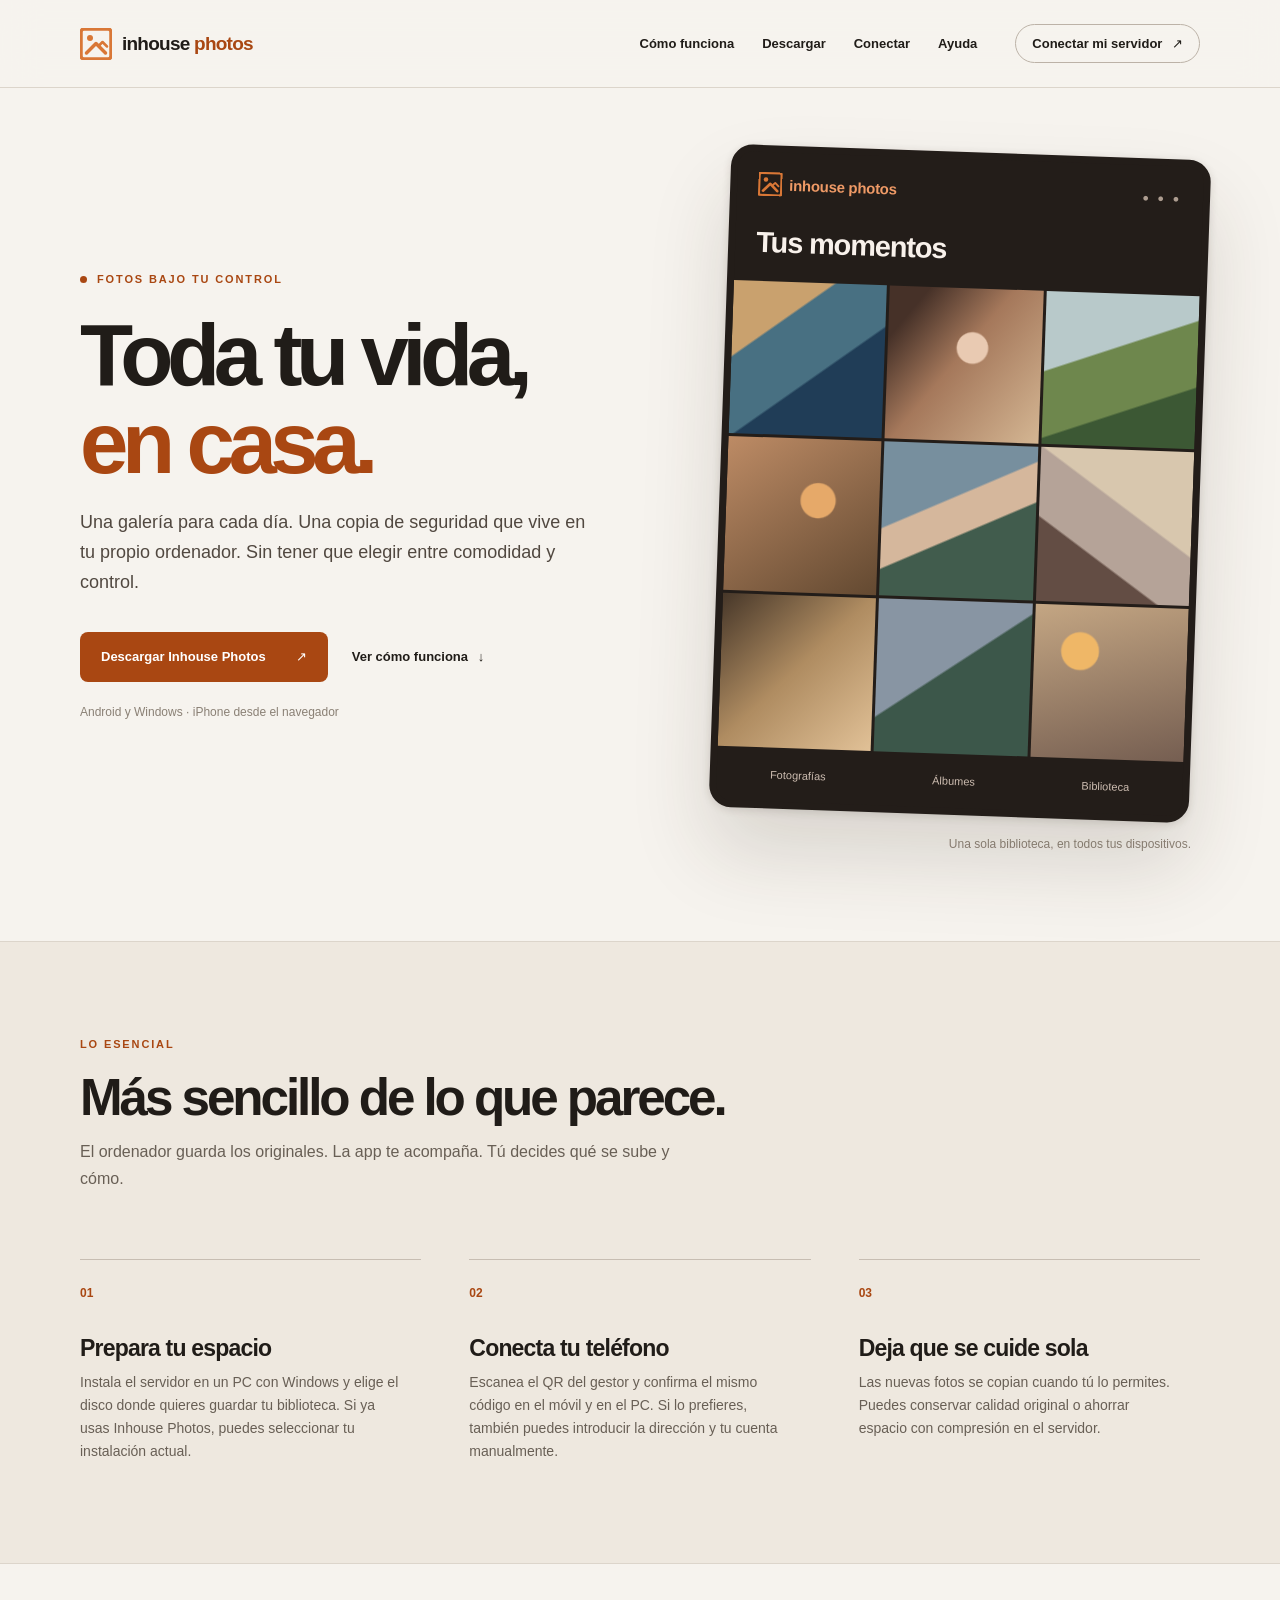
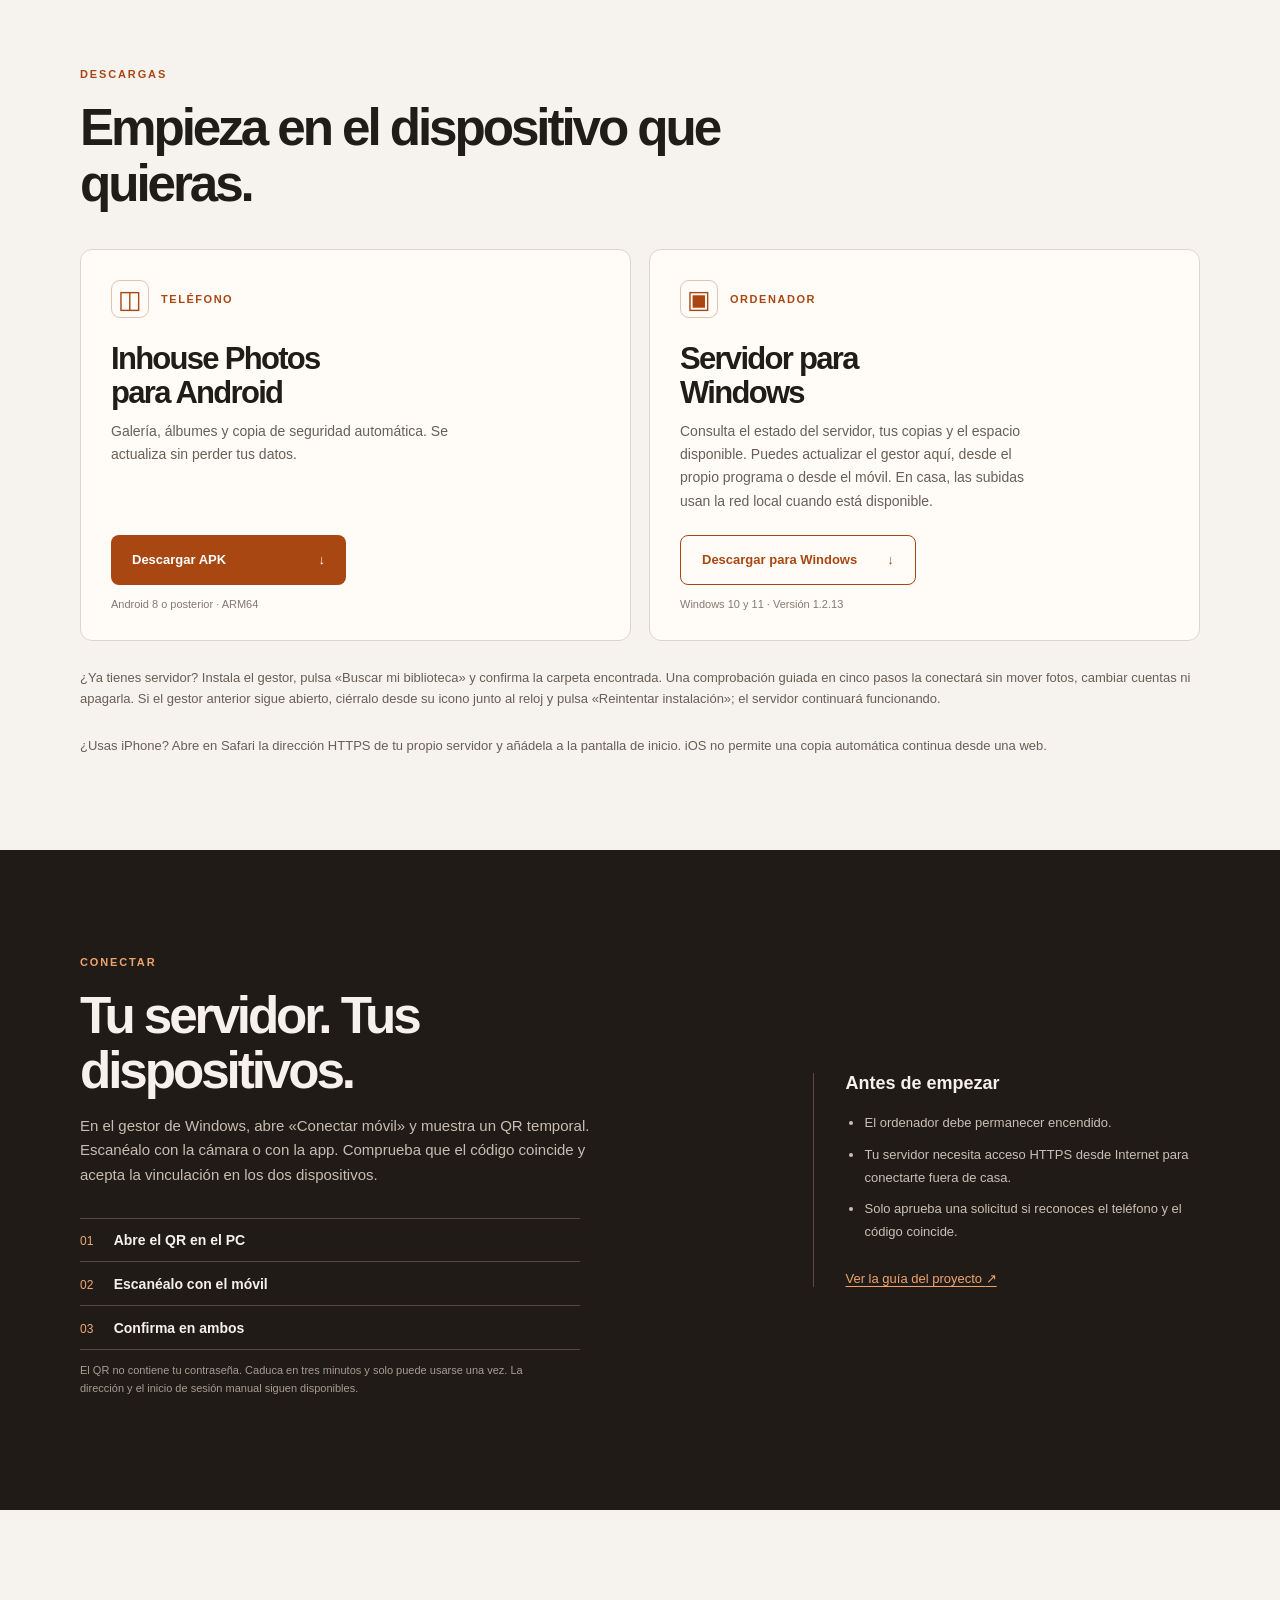
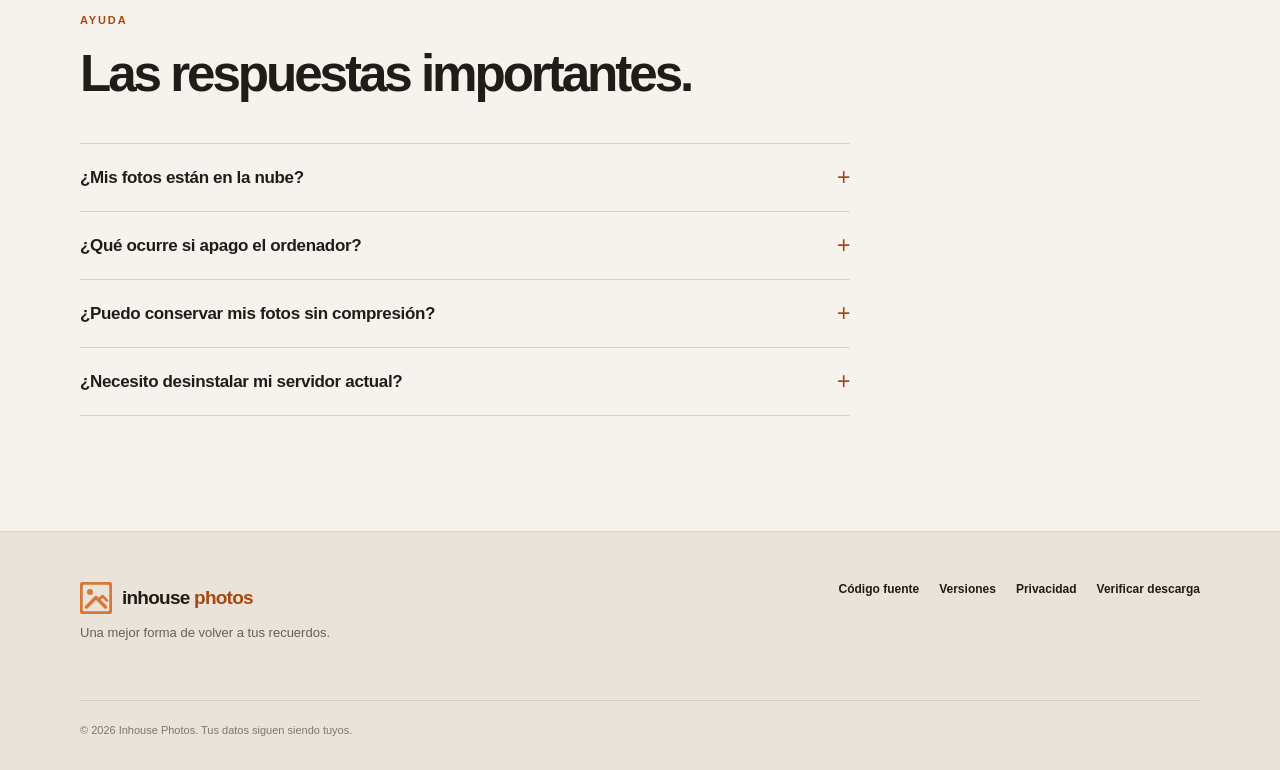
==== commit c2bc0fab: "Point Windows download to manager 1.2.13" ====
--- a/index.html
+++ b/index.html
@@ -27,7 +27,7 @@
 
       <section class="chapter" id="como-funciona"><div class="shell"><div class="section-heading"><span class="eyebrow">LO ESENCIAL</span><h2>Más sencillo de lo que parece.</h2><p>El ordenador guarda los originales. La app te acompaña. Tú decides qué se sube y cómo.</p></div><div class="steps"><article><span class="step-number">01</span><h3>Prepara tu espacio</h3><p>Instala el servidor en un PC con Windows y elige el disco donde quieres guardar tu biblioteca. Si ya usas Inhouse Photos, puedes seleccionar tu instalación actual.</p></article><article><span class="step-number">02</span><h3>Conecta tu teléfono</h3><p>Escanea el QR del gestor y confirma el mismo código en el móvil y en el PC. Si lo prefieres, también puedes introducir la dirección y tu cuenta manualmente.</p></article><article><span class="step-number">03</span><h3>Deja que se cuide sola</h3><p>Las nuevas fotos se copian cuando tú lo permites. Puedes conservar calidad original o ahorrar espacio con compresión en el servidor.</p></article></div></div></section>
 
-      <section class="downloads-section shell" id="descargar"><div class="section-heading"><span class="eyebrow">DESCARGAS</span><h2>Empieza en el dispositivo que quieras.</h2></div><div class="download-grid"><article class="download-card"><div class="card-head"><span class="platform-icon" aria-hidden="true">◫</span><span class="platform-label">TELÉFONO</span></div><h3>Inhouse Photos<br />para Android</h3><p>Galería, álbumes y copia de seguridad automática. Se actualiza sin perder tus datos.</p><a class="button primary" href="https://github.com/miguelcoxcaballero/Inhouse-Photos/releases/latest/download/Inhouse-Photos.apk" download>Descargar APK <span aria-hidden="true">↓</span></a><small>Android 8 o posterior · ARM64</small></article><article class="download-card"><div class="card-head"><span class="platform-icon" aria-hidden="true">▣</span><span class="platform-label">ORDENADOR</span></div><h3>Servidor para<br />Windows</h3><p>Consulta el estado del servidor, tus copias y el espacio disponible. Puedes actualizar el gestor aquí, desde el propio programa o desde el móvil. En casa, las subidas usan la red local cuando está disponible.</p><a class="button outline" href="https://github.com/miguelcoxcaballero/Inhouse-Photos/releases/download/server-v1.2.12/Inhouse-Photos-Server-Setup.exe" download>Descargar para Windows <span aria-hidden="true">↓</span></a><small>Windows 10 y 11 · Versión 1.2.12</small></article></div><p class="download-aside">¿Ya tienes servidor? Instala el gestor, pulsa «Buscar mi biblioteca» y confirma la carpeta encontrada. Una comprobación guiada en cinco pasos la conectará sin mover fotos, cambiar cuentas ni apagarla. Si el gestor anterior sigue abierto, ciérralo desde su icono junto al reloj y pulsa «Reintentar instalación»; el servidor continuará funcionando.</p><p class="download-aside">¿Usas iPhone? Abre en Safari la dirección HTTPS de tu propio servidor y añádela a la pantalla de inicio. iOS no permite una copia automática continua desde una web.</p></section>
+      <section class="downloads-section shell" id="descargar"><div class="section-heading"><span class="eyebrow">DESCARGAS</span><h2>Empieza en el dispositivo que quieras.</h2></div><div class="download-grid"><article class="download-card"><div class="card-head"><span class="platform-icon" aria-hidden="true">◫</span><span class="platform-label">TELÉFONO</span></div><h3>Inhouse Photos<br />para Android</h3><p>Galería, álbumes y copia de seguridad automática. Se actualiza sin perder tus datos.</p><a class="button primary" href="https://github.com/miguelcoxcaballero/Inhouse-Photos/releases/latest/download/Inhouse-Photos.apk" download>Descargar APK <span aria-hidden="true">↓</span></a><small>Android 8 o posterior · ARM64</small></article><article class="download-card"><div class="card-head"><span class="platform-icon" aria-hidden="true">▣</span><span class="platform-label">ORDENADOR</span></div><h3>Servidor para<br />Windows</h3><p>Consulta el estado del servidor, tus copias y el espacio disponible. Puedes actualizar el gestor aquí, desde el propio programa o desde el móvil. En casa, las subidas usan la red local cuando está disponible.</p><a class="button outline" href="https://github.com/miguelcoxcaballero/Inhouse-Photos/releases/download/server-v1.2.13/Inhouse-Photos-Server-Setup.exe" download>Descargar para Windows <span aria-hidden="true">↓</span></a><small>Windows 10 y 11 · Versión 1.2.13</small></article></div><p class="download-aside">¿Ya tienes servidor? Instala el gestor, pulsa «Buscar mi biblioteca» y confirma la carpeta encontrada. Una comprobación guiada en cinco pasos la conectará sin mover fotos, cambiar cuentas ni apagarla. Si el gestor anterior sigue abierto, ciérralo desde su icono junto al reloj y pulsa «Reintentar instalación»; el servidor continuará funcionando.</p><p class="download-aside">¿Usas iPhone? Abre en Safari la dirección HTTPS de tu propio servidor y añádela a la pantalla de inicio. iOS no permite una copia automática continua desde una web.</p></section>
 
 <section class="connect-section" id="conectar"><div class="shell connect-grid"><div><span class="eyebrow">CONECTAR</span><h2>Tu servidor. Tus dispositivos.</h2><p>En el gestor de Windows, abre «Conectar móvil» y muestra un QR temporal. Escanéalo con la cámara o con la app. Comprueba que el código coincide y acepta la vinculación en los dos dispositivos.</p><div class="connection-steps"><span>01 <strong>Abre el QR en el PC</strong></span><span>02 <strong>Escanéalo con el móvil</strong></span><span>03 <strong>Confirma en ambos</strong></span></div><p class="fine-print">El QR no contiene tu contraseña. Caduca en tres minutos y solo puede usarse una vez. La dirección y el inicio de sesión manual siguen disponibles.</p></div><div class="connect-note"><span class="note-line"></span><strong>Antes de empezar</strong><ul><li>El ordenador debe permanecer encendido.</li><li>Tu servidor necesita acceso HTTPS desde Internet para conectarte fuera de casa.</li><li>Solo aprueba una solicitud si reconoces el teléfono y el código coincide.</li></ul><a href="https://github.com/miguelcoxcaballero/Inhouse-Photos#readme" target="_blank" rel="noreferrer">Ver la guía del proyecto <span aria-hidden="true">↗</span></a></div></div></section>
 
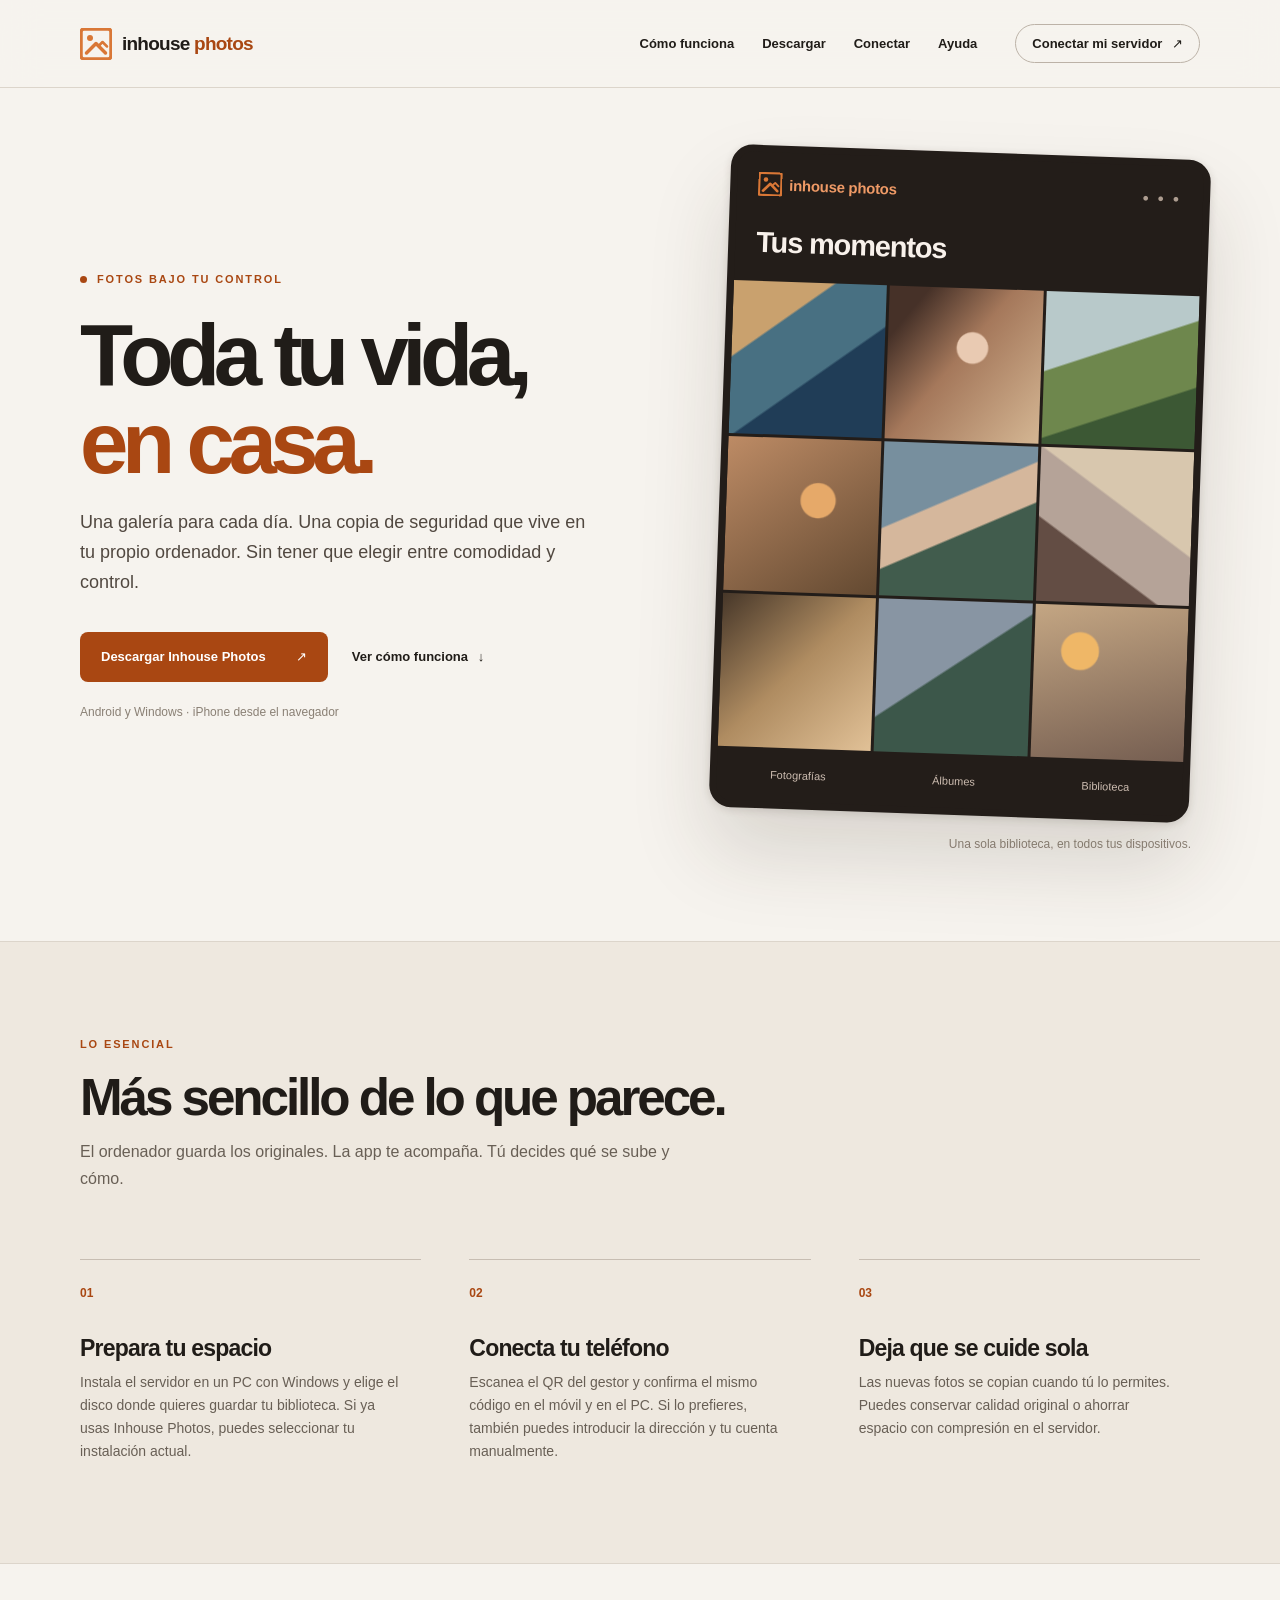
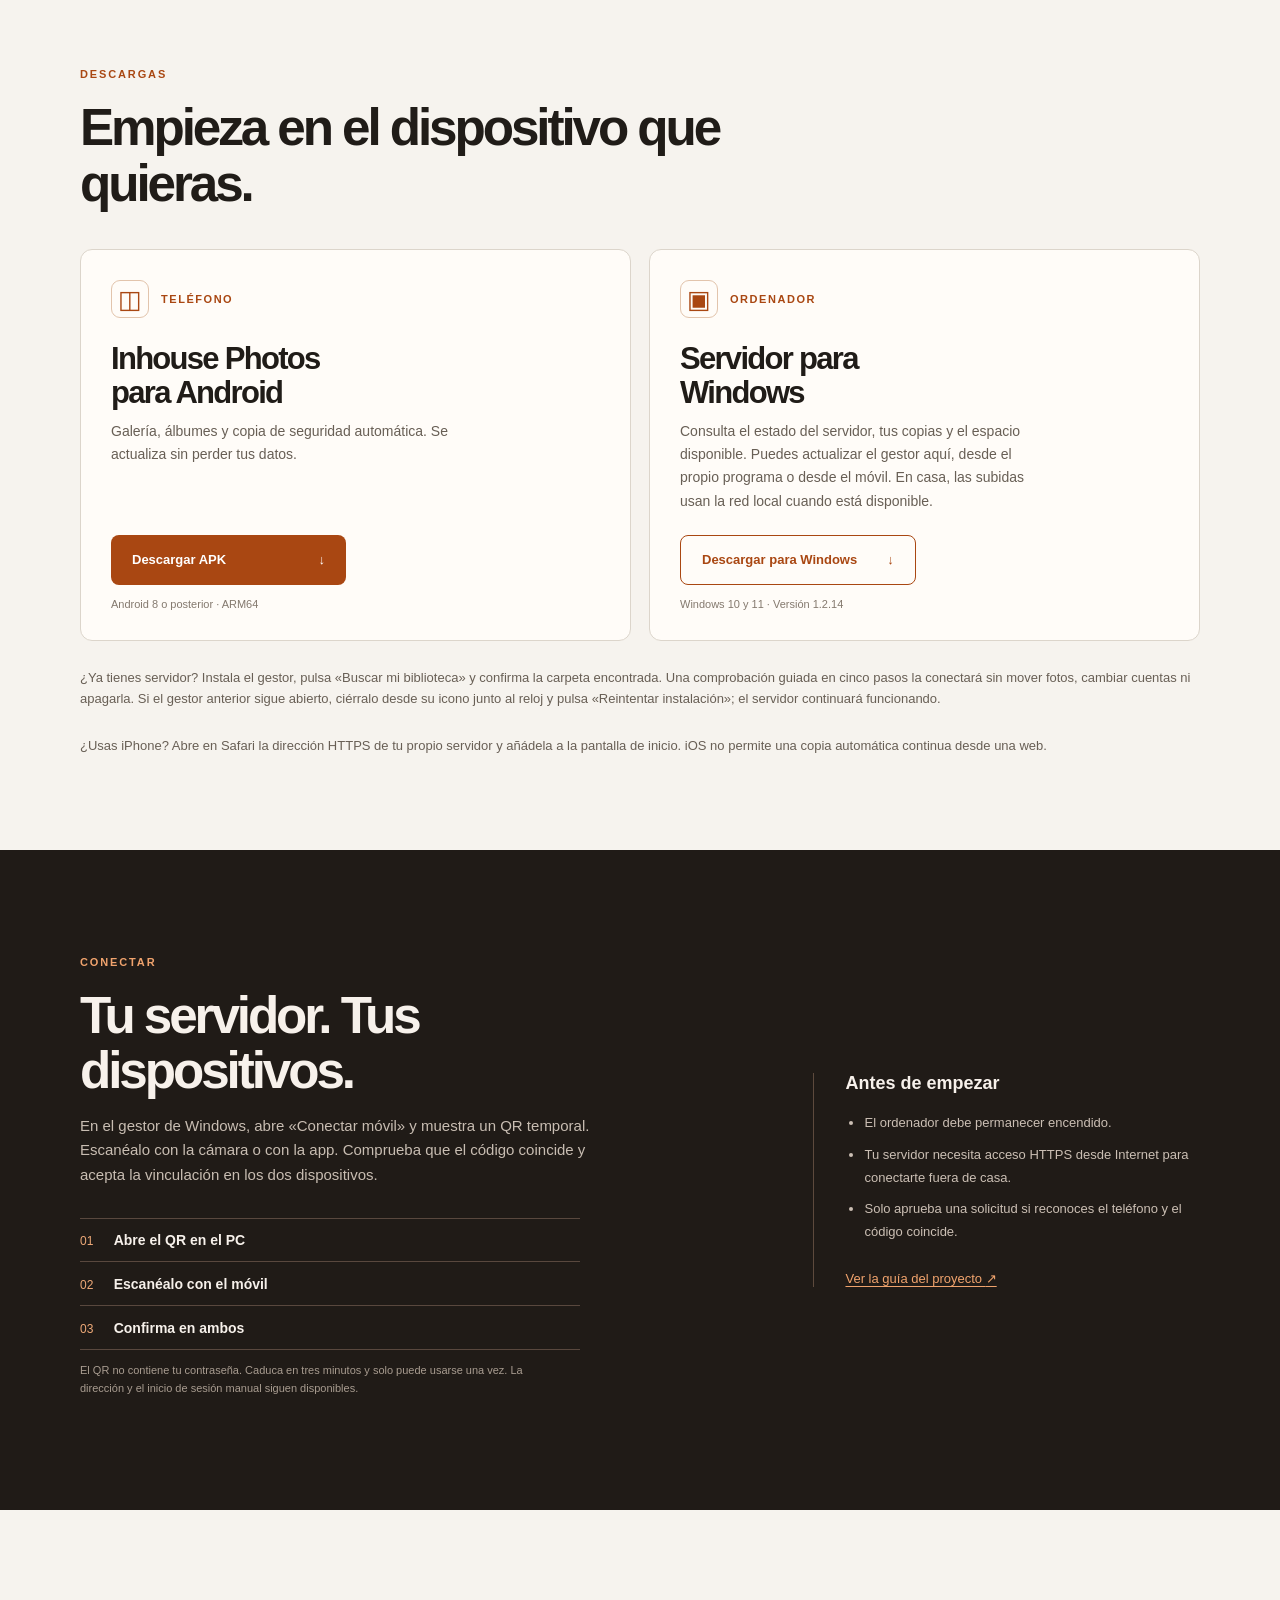
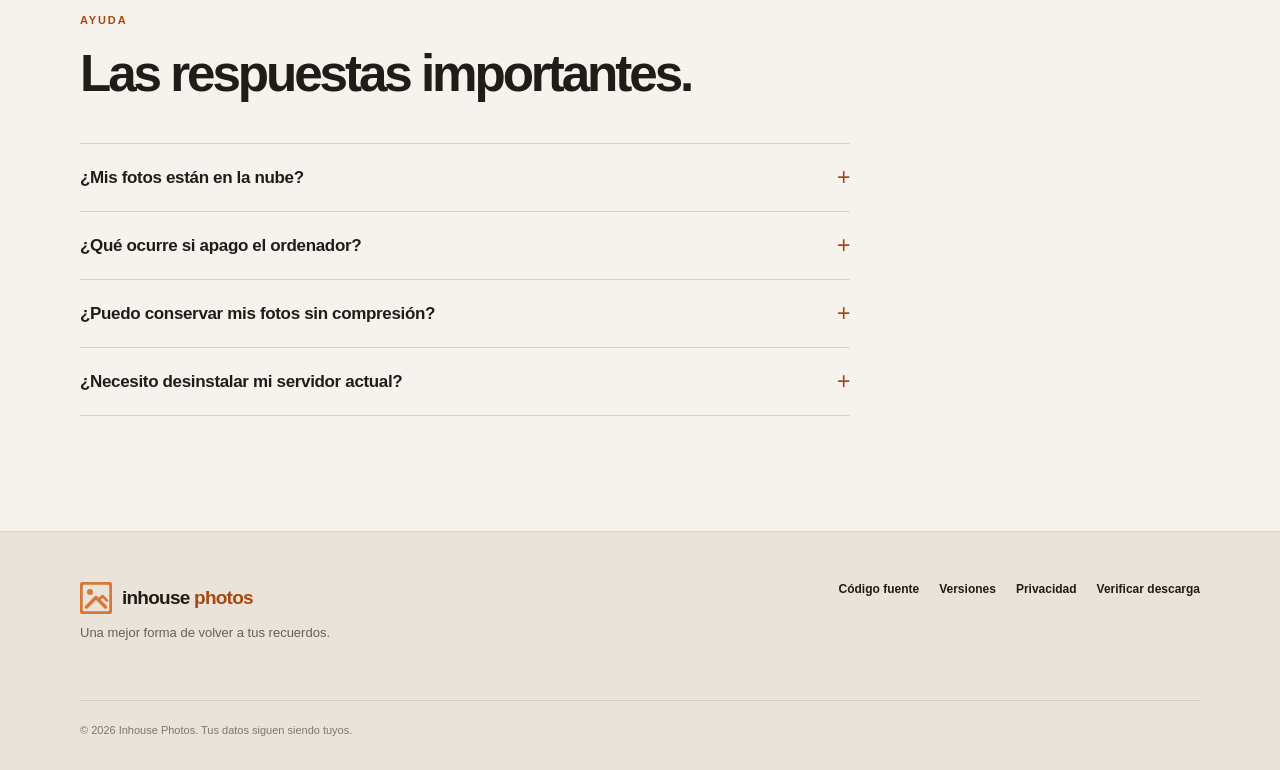
==== commit 84136390: "Point Windows download to manager 1.2.14" ====
--- a/index.html
+++ b/index.html
@@ -27,7 +27,7 @@
 
       <section class="chapter" id="como-funciona"><div class="shell"><div class="section-heading"><span class="eyebrow">LO ESENCIAL</span><h2>Más sencillo de lo que parece.</h2><p>El ordenador guarda los originales. La app te acompaña. Tú decides qué se sube y cómo.</p></div><div class="steps"><article><span class="step-number">01</span><h3>Prepara tu espacio</h3><p>Instala el servidor en un PC con Windows y elige el disco donde quieres guardar tu biblioteca. Si ya usas Inhouse Photos, puedes seleccionar tu instalación actual.</p></article><article><span class="step-number">02</span><h3>Conecta tu teléfono</h3><p>Escanea el QR del gestor y confirma el mismo código en el móvil y en el PC. Si lo prefieres, también puedes introducir la dirección y tu cuenta manualmente.</p></article><article><span class="step-number">03</span><h3>Deja que se cuide sola</h3><p>Las nuevas fotos se copian cuando tú lo permites. Puedes conservar calidad original o ahorrar espacio con compresión en el servidor.</p></article></div></div></section>
 
-      <section class="downloads-section shell" id="descargar"><div class="section-heading"><span class="eyebrow">DESCARGAS</span><h2>Empieza en el dispositivo que quieras.</h2></div><div class="download-grid"><article class="download-card"><div class="card-head"><span class="platform-icon" aria-hidden="true">◫</span><span class="platform-label">TELÉFONO</span></div><h3>Inhouse Photos<br />para Android</h3><p>Galería, álbumes y copia de seguridad automática. Se actualiza sin perder tus datos.</p><a class="button primary" href="https://github.com/miguelcoxcaballero/Inhouse-Photos/releases/latest/download/Inhouse-Photos.apk" download>Descargar APK <span aria-hidden="true">↓</span></a><small>Android 8 o posterior · ARM64</small></article><article class="download-card"><div class="card-head"><span class="platform-icon" aria-hidden="true">▣</span><span class="platform-label">ORDENADOR</span></div><h3>Servidor para<br />Windows</h3><p>Consulta el estado del servidor, tus copias y el espacio disponible. Puedes actualizar el gestor aquí, desde el propio programa o desde el móvil. En casa, las subidas usan la red local cuando está disponible.</p><a class="button outline" href="https://github.com/miguelcoxcaballero/Inhouse-Photos/releases/download/server-v1.2.13/Inhouse-Photos-Server-Setup.exe" download>Descargar para Windows <span aria-hidden="true">↓</span></a><small>Windows 10 y 11 · Versión 1.2.13</small></article></div><p class="download-aside">¿Ya tienes servidor? Instala el gestor, pulsa «Buscar mi biblioteca» y confirma la carpeta encontrada. Una comprobación guiada en cinco pasos la conectará sin mover fotos, cambiar cuentas ni apagarla. Si el gestor anterior sigue abierto, ciérralo desde su icono junto al reloj y pulsa «Reintentar instalación»; el servidor continuará funcionando.</p><p class="download-aside">¿Usas iPhone? Abre en Safari la dirección HTTPS de tu propio servidor y añádela a la pantalla de inicio. iOS no permite una copia automática continua desde una web.</p></section>
+      <section class="downloads-section shell" id="descargar"><div class="section-heading"><span class="eyebrow">DESCARGAS</span><h2>Empieza en el dispositivo que quieras.</h2></div><div class="download-grid"><article class="download-card"><div class="card-head"><span class="platform-icon" aria-hidden="true">◫</span><span class="platform-label">TELÉFONO</span></div><h3>Inhouse Photos<br />para Android</h3><p>Galería, álbumes y copia de seguridad automática. Se actualiza sin perder tus datos.</p><a class="button primary" href="https://github.com/miguelcoxcaballero/Inhouse-Photos/releases/latest/download/Inhouse-Photos.apk" download>Descargar APK <span aria-hidden="true">↓</span></a><small>Android 8 o posterior · ARM64</small></article><article class="download-card"><div class="card-head"><span class="platform-icon" aria-hidden="true">▣</span><span class="platform-label">ORDENADOR</span></div><h3>Servidor para<br />Windows</h3><p>Consulta el estado del servidor, tus copias y el espacio disponible. Puedes actualizar el gestor aquí, desde el propio programa o desde el móvil. En casa, las subidas usan la red local cuando está disponible.</p><a class="button outline" href="https://github.com/miguelcoxcaballero/Inhouse-Photos/releases/download/server-v1.2.14/Inhouse-Photos-Server-Setup.exe" download>Descargar para Windows <span aria-hidden="true">↓</span></a><small>Windows 10 y 11 · Versión 1.2.14</small></article></div><p class="download-aside">¿Ya tienes servidor? Instala el gestor, pulsa «Buscar mi biblioteca» y confirma la carpeta encontrada. Una comprobación guiada en cinco pasos la conectará sin mover fotos, cambiar cuentas ni apagarla. Si el gestor anterior sigue abierto, ciérralo desde su icono junto al reloj y pulsa «Reintentar instalación»; el servidor continuará funcionando.</p><p class="download-aside">¿Usas iPhone? Abre en Safari la dirección HTTPS de tu propio servidor y añádela a la pantalla de inicio. iOS no permite una copia automática continua desde una web.</p></section>
 
 <section class="connect-section" id="conectar"><div class="shell connect-grid"><div><span class="eyebrow">CONECTAR</span><h2>Tu servidor. Tus dispositivos.</h2><p>En el gestor de Windows, abre «Conectar móvil» y muestra un QR temporal. Escanéalo con la cámara o con la app. Comprueba que el código coincide y acepta la vinculación en los dos dispositivos.</p><div class="connection-steps"><span>01 <strong>Abre el QR en el PC</strong></span><span>02 <strong>Escanéalo con el móvil</strong></span><span>03 <strong>Confirma en ambos</strong></span></div><p class="fine-print">El QR no contiene tu contraseña. Caduca en tres minutos y solo puede usarse una vez. La dirección y el inicio de sesión manual siguen disponibles.</p></div><div class="connect-note"><span class="note-line"></span><strong>Antes de empezar</strong><ul><li>El ordenador debe permanecer encendido.</li><li>Tu servidor necesita acceso HTTPS desde Internet para conectarte fuera de casa.</li><li>Solo aprueba una solicitud si reconoces el teléfono y el código coincide.</li></ul><a href="https://github.com/miguelcoxcaballero/Inhouse-Photos#readme" target="_blank" rel="noreferrer">Ver la guía del proyecto <span aria-hidden="true">↗</span></a></div></div></section>
 
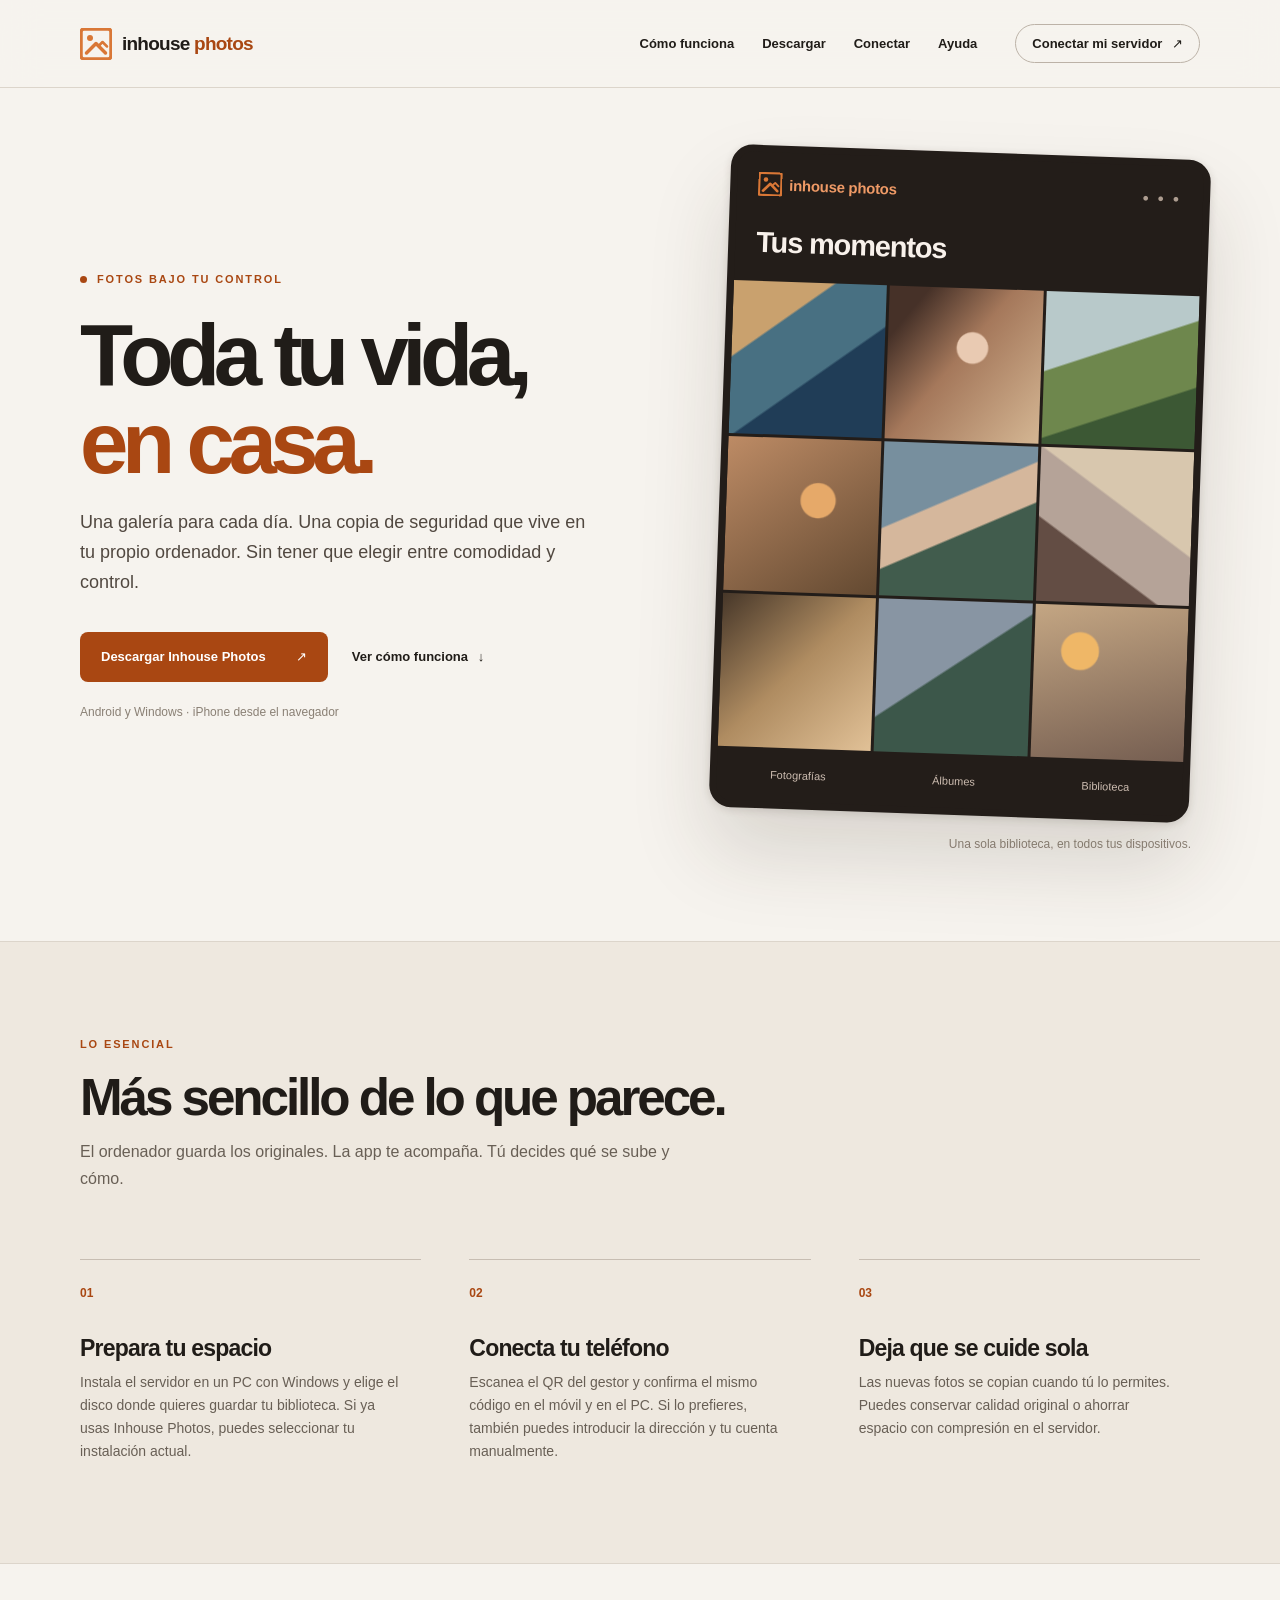
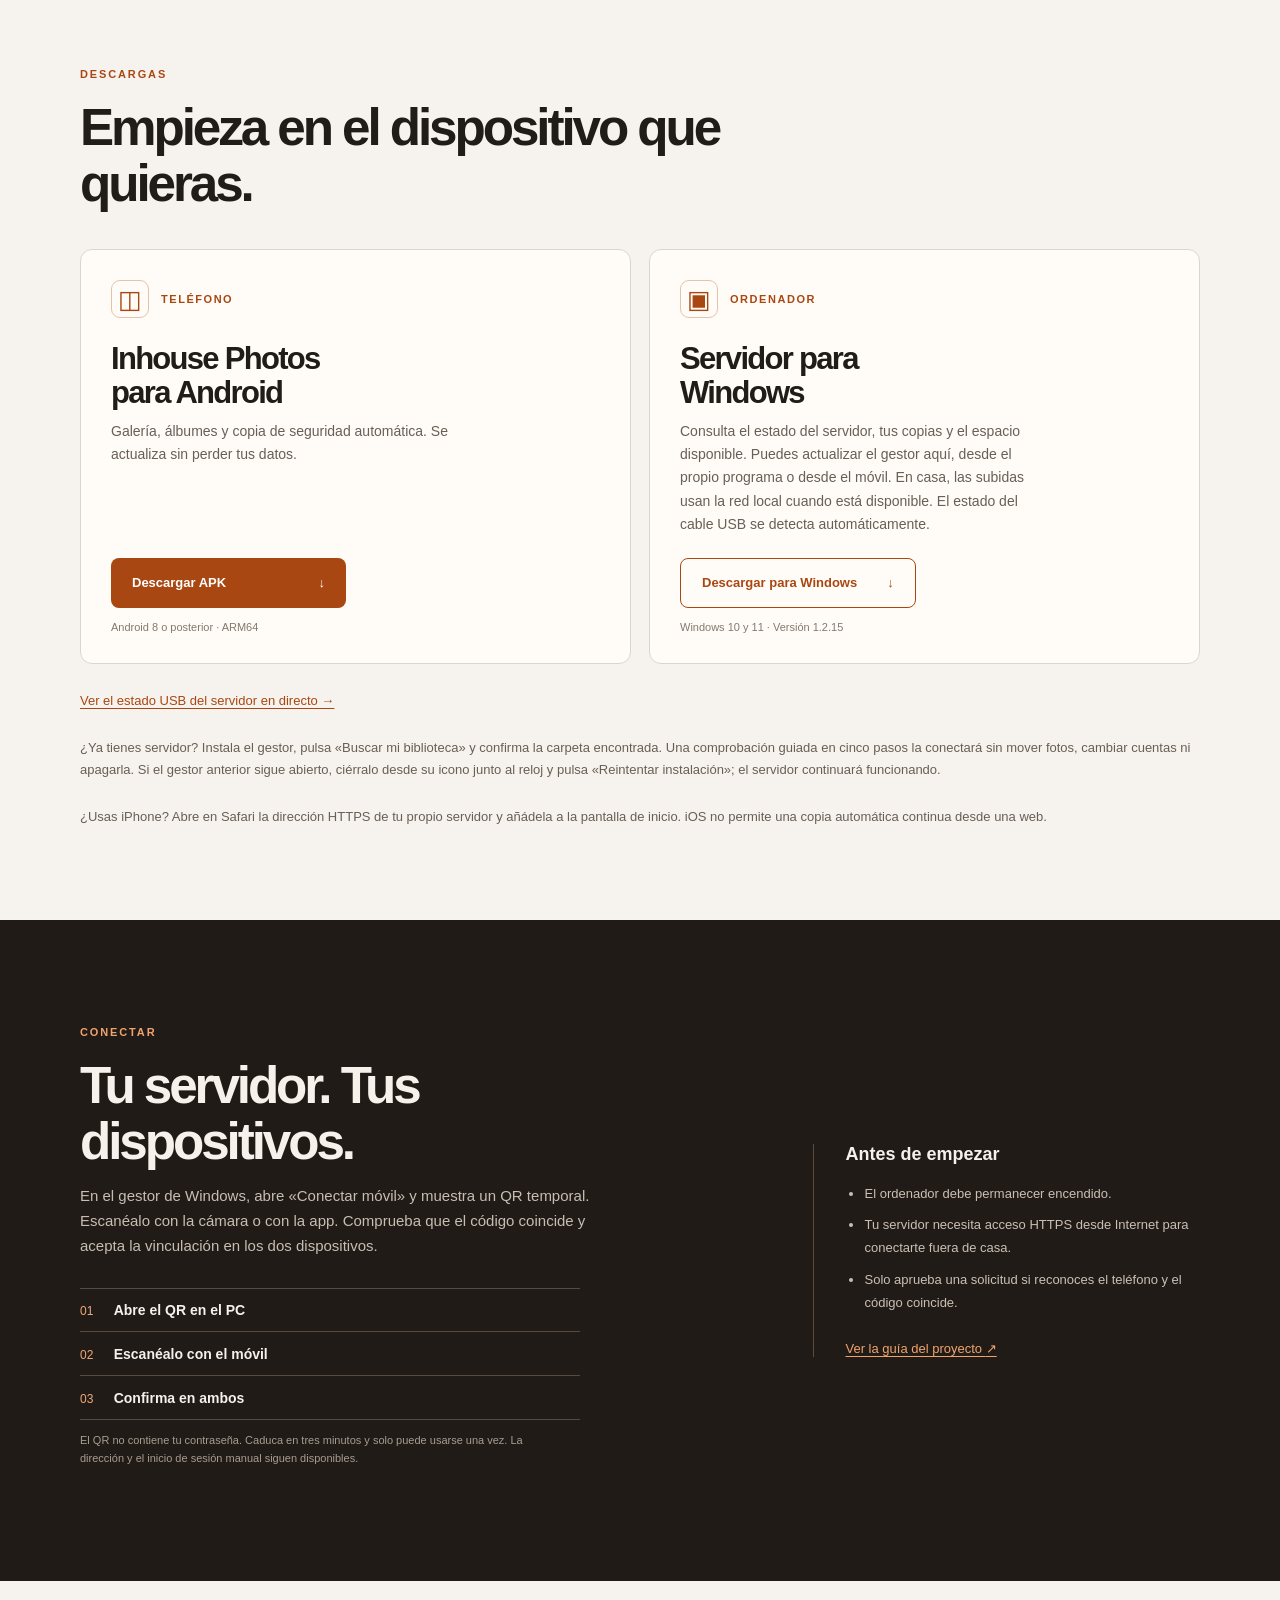
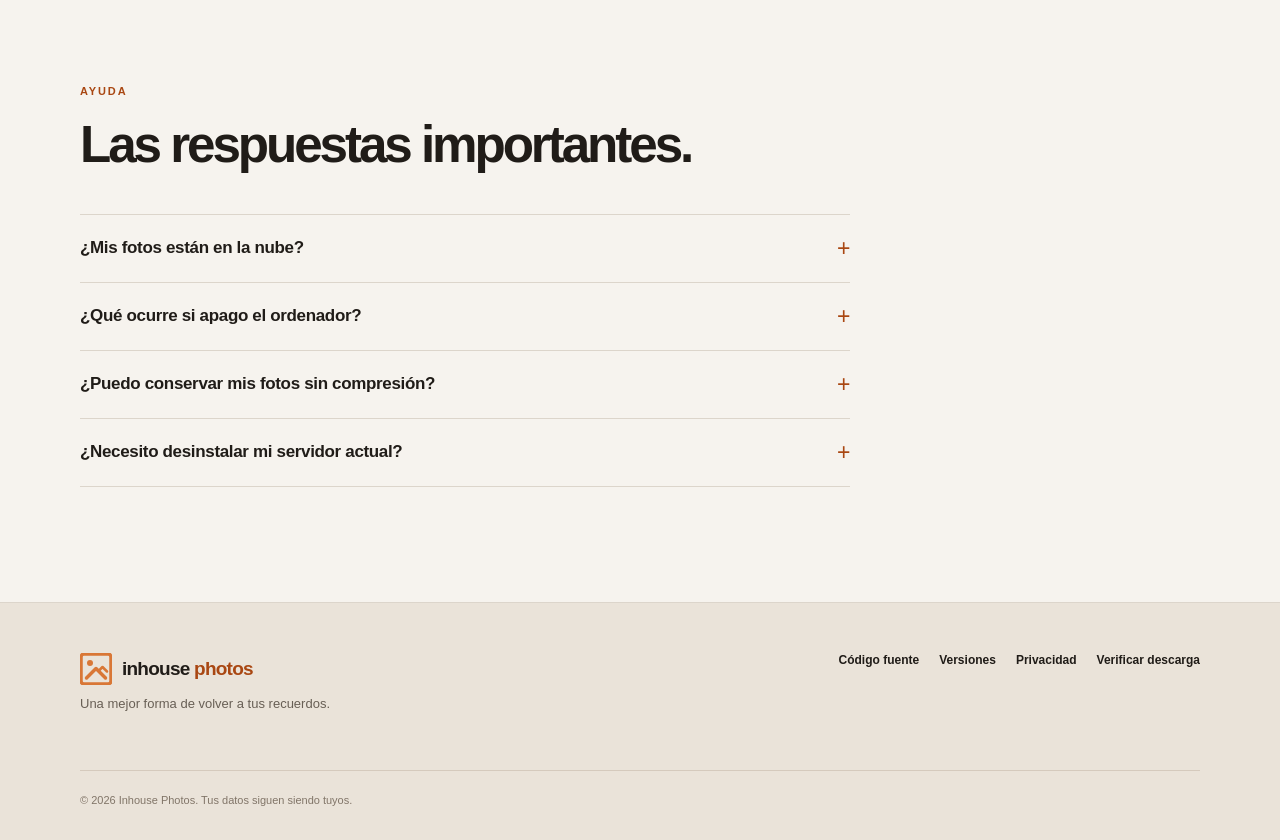
==== commit 4d49c56e: "Add live authenticated USB status page and Windows 1.2.15 downloads" ====
--- a/index.html
+++ b/index.html
@@ -27,7 +27,7 @@
 
       <section class="chapter" id="como-funciona"><div class="shell"><div class="section-heading"><span class="eyebrow">LO ESENCIAL</span><h2>Más sencillo de lo que parece.</h2><p>El ordenador guarda los originales. La app te acompaña. Tú decides qué se sube y cómo.</p></div><div class="steps"><article><span class="step-number">01</span><h3>Prepara tu espacio</h3><p>Instala el servidor en un PC con Windows y elige el disco donde quieres guardar tu biblioteca. Si ya usas Inhouse Photos, puedes seleccionar tu instalación actual.</p></article><article><span class="step-number">02</span><h3>Conecta tu teléfono</h3><p>Escanea el QR del gestor y confirma el mismo código en el móvil y en el PC. Si lo prefieres, también puedes introducir la dirección y tu cuenta manualmente.</p></article><article><span class="step-number">03</span><h3>Deja que se cuide sola</h3><p>Las nuevas fotos se copian cuando tú lo permites. Puedes conservar calidad original o ahorrar espacio con compresión en el servidor.</p></article></div></div></section>
 
-      <section class="downloads-section shell" id="descargar"><div class="section-heading"><span class="eyebrow">DESCARGAS</span><h2>Empieza en el dispositivo que quieras.</h2></div><div class="download-grid"><article class="download-card"><div class="card-head"><span class="platform-icon" aria-hidden="true">◫</span><span class="platform-label">TELÉFONO</span></div><h3>Inhouse Photos<br />para Android</h3><p>Galería, álbumes y copia de seguridad automática. Se actualiza sin perder tus datos.</p><a class="button primary" href="https://github.com/miguelcoxcaballero/Inhouse-Photos/releases/latest/download/Inhouse-Photos.apk" download>Descargar APK <span aria-hidden="true">↓</span></a><small>Android 8 o posterior · ARM64</small></article><article class="download-card"><div class="card-head"><span class="platform-icon" aria-hidden="true">▣</span><span class="platform-label">ORDENADOR</span></div><h3>Servidor para<br />Windows</h3><p>Consulta el estado del servidor, tus copias y el espacio disponible. Puedes actualizar el gestor aquí, desde el propio programa o desde el móvil. En casa, las subidas usan la red local cuando está disponible.</p><a class="button outline" href="https://github.com/miguelcoxcaballero/Inhouse-Photos/releases/download/server-v1.2.14/Inhouse-Photos-Server-Setup.exe" download>Descargar para Windows <span aria-hidden="true">↓</span></a><small>Windows 10 y 11 · Versión 1.2.14</small></article></div><p class="download-aside">¿Ya tienes servidor? Instala el gestor, pulsa «Buscar mi biblioteca» y confirma la carpeta encontrada. Una comprobación guiada en cinco pasos la conectará sin mover fotos, cambiar cuentas ni apagarla. Si el gestor anterior sigue abierto, ciérralo desde su icono junto al reloj y pulsa «Reintentar instalación»; el servidor continuará funcionando.</p><p class="download-aside">¿Usas iPhone? Abre en Safari la dirección HTTPS de tu propio servidor y añádela a la pantalla de inicio. iOS no permite una copia automática continua desde una web.</p></section>
+      <section class="downloads-section shell" id="descargar"><div class="section-heading"><span class="eyebrow">DESCARGAS</span><h2>Empieza en el dispositivo que quieras.</h2></div><div class="download-grid"><article class="download-card"><div class="card-head"><span class="platform-icon" aria-hidden="true">◫</span><span class="platform-label">TELÉFONO</span></div><h3>Inhouse Photos<br />para Android</h3><p>Galería, álbumes y copia de seguridad automática. Se actualiza sin perder tus datos.</p><a class="button primary" href="https://github.com/miguelcoxcaballero/Inhouse-Photos/releases/latest/download/Inhouse-Photos.apk" download>Descargar APK <span aria-hidden="true">↓</span></a><small>Android 8 o posterior · ARM64</small></article><article class="download-card"><div class="card-head"><span class="platform-icon" aria-hidden="true">▣</span><span class="platform-label">ORDENADOR</span></div><h3>Servidor para<br />Windows</h3><p>Consulta el estado del servidor, tus copias y el espacio disponible. Puedes actualizar el gestor aquí, desde el propio programa o desde el móvil. En casa, las subidas usan la red local cuando está disponible. El estado del cable USB se detecta automáticamente.</p><a class="button outline" href="https://github.com/miguelcoxcaballero/Inhouse-Photos/releases/download/server-v1.2.15/Inhouse-Photos-Server-Setup.exe" download>Descargar para Windows <span aria-hidden="true">↓</span></a><small>Windows 10 y 11 · Versión 1.2.15</small></article></div><p class="download-aside"><a href="https://fotos.miguelcoxcaballero.com/descargas/servidor/">Ver el estado USB del servidor en directo →</a></p><p class="download-aside">¿Ya tienes servidor? Instala el gestor, pulsa «Buscar mi biblioteca» y confirma la carpeta encontrada. Una comprobación guiada en cinco pasos la conectará sin mover fotos, cambiar cuentas ni apagarla. Si el gestor anterior sigue abierto, ciérralo desde su icono junto al reloj y pulsa «Reintentar instalación»; el servidor continuará funcionando.</p><p class="download-aside">¿Usas iPhone? Abre en Safari la dirección HTTPS de tu propio servidor y añádela a la pantalla de inicio. iOS no permite una copia automática continua desde una web.</p></section>
 
 <section class="connect-section" id="conectar"><div class="shell connect-grid"><div><span class="eyebrow">CONECTAR</span><h2>Tu servidor. Tus dispositivos.</h2><p>En el gestor de Windows, abre «Conectar móvil» y muestra un QR temporal. Escanéalo con la cámara o con la app. Comprueba que el código coincide y acepta la vinculación en los dos dispositivos.</p><div class="connection-steps"><span>01 <strong>Abre el QR en el PC</strong></span><span>02 <strong>Escanéalo con el móvil</strong></span><span>03 <strong>Confirma en ambos</strong></span></div><p class="fine-print">El QR no contiene tu contraseña. Caduca en tres minutos y solo puede usarse una vez. La dirección y el inicio de sesión manual siguen disponibles.</p></div><div class="connect-note"><span class="note-line"></span><strong>Antes de empezar</strong><ul><li>El ordenador debe permanecer encendido.</li><li>Tu servidor necesita acceso HTTPS desde Internet para conectarte fuera de casa.</li><li>Solo aprueba una solicitud si reconoces el teléfono y el código coincide.</li></ul><a href="https://github.com/miguelcoxcaballero/Inhouse-Photos#readme" target="_blank" rel="noreferrer">Ver la guía del proyecto <span aria-hidden="true">↗</span></a></div></div></section>
 
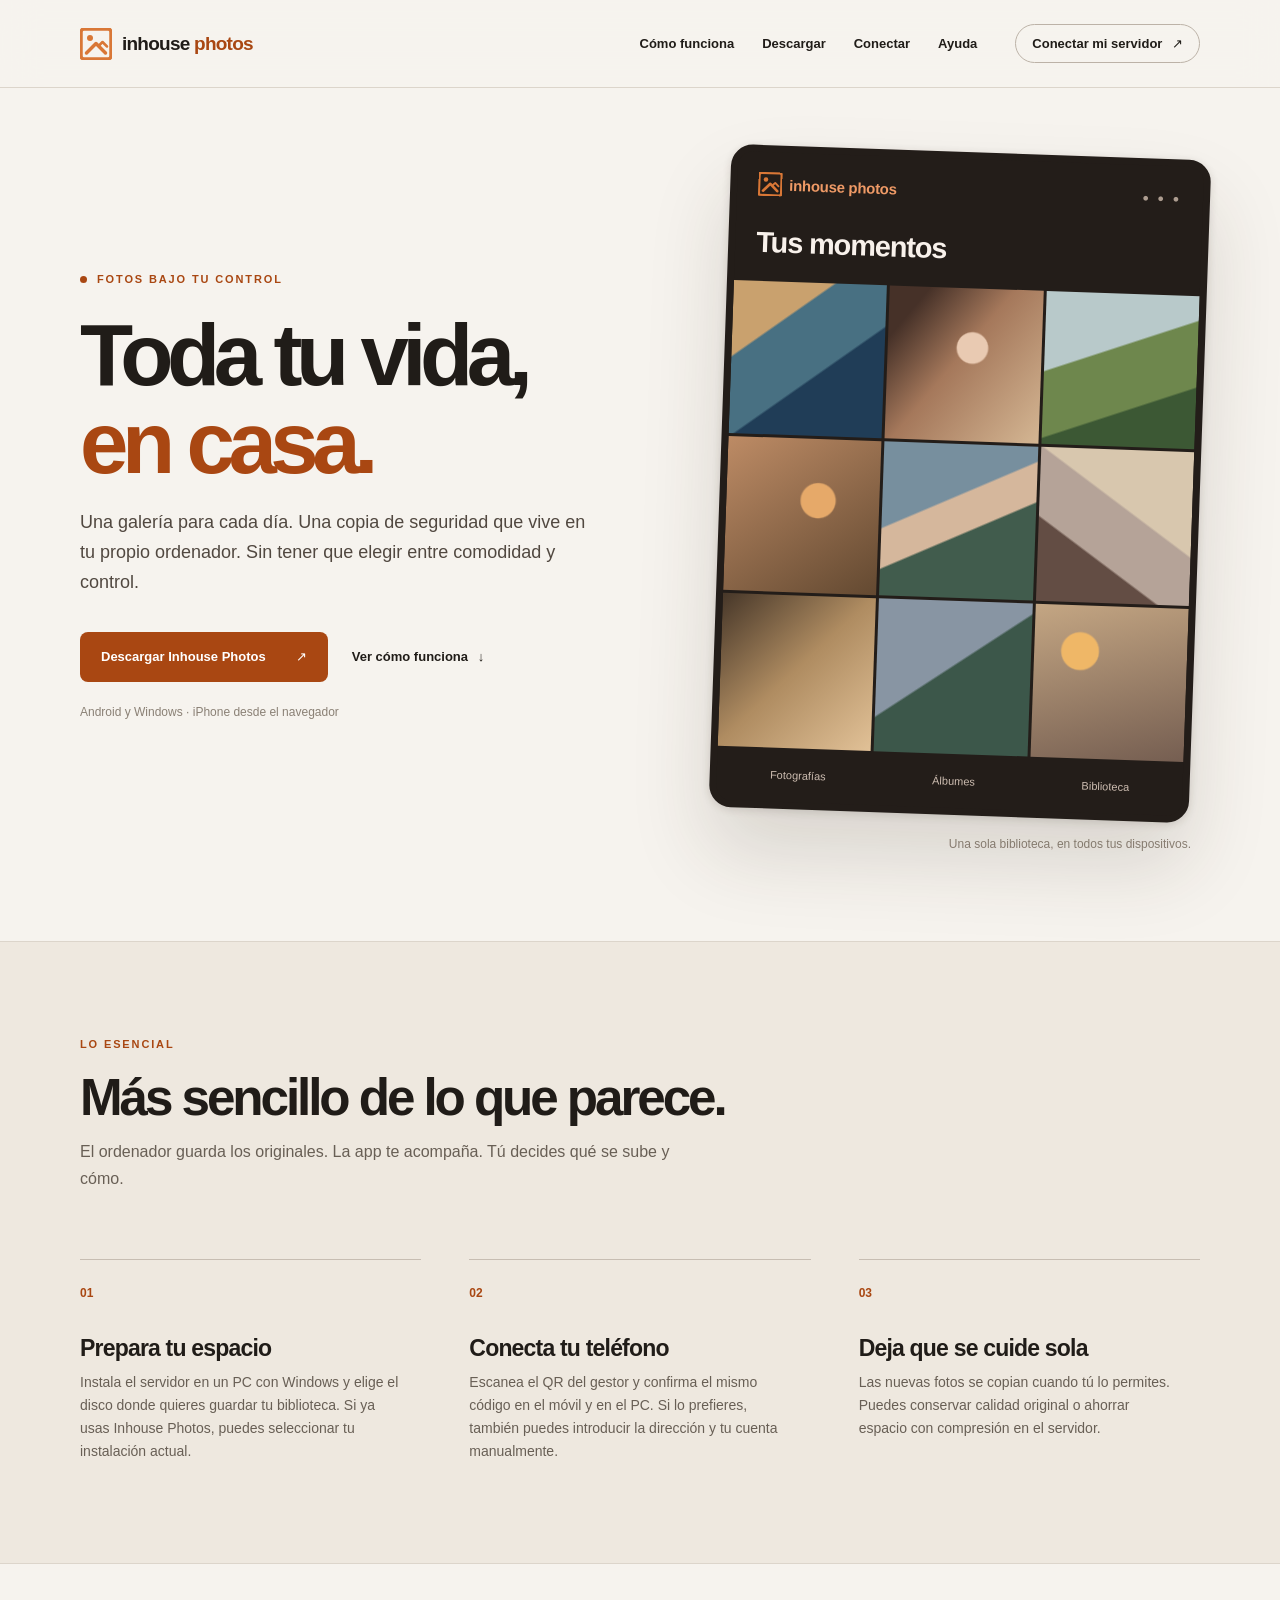
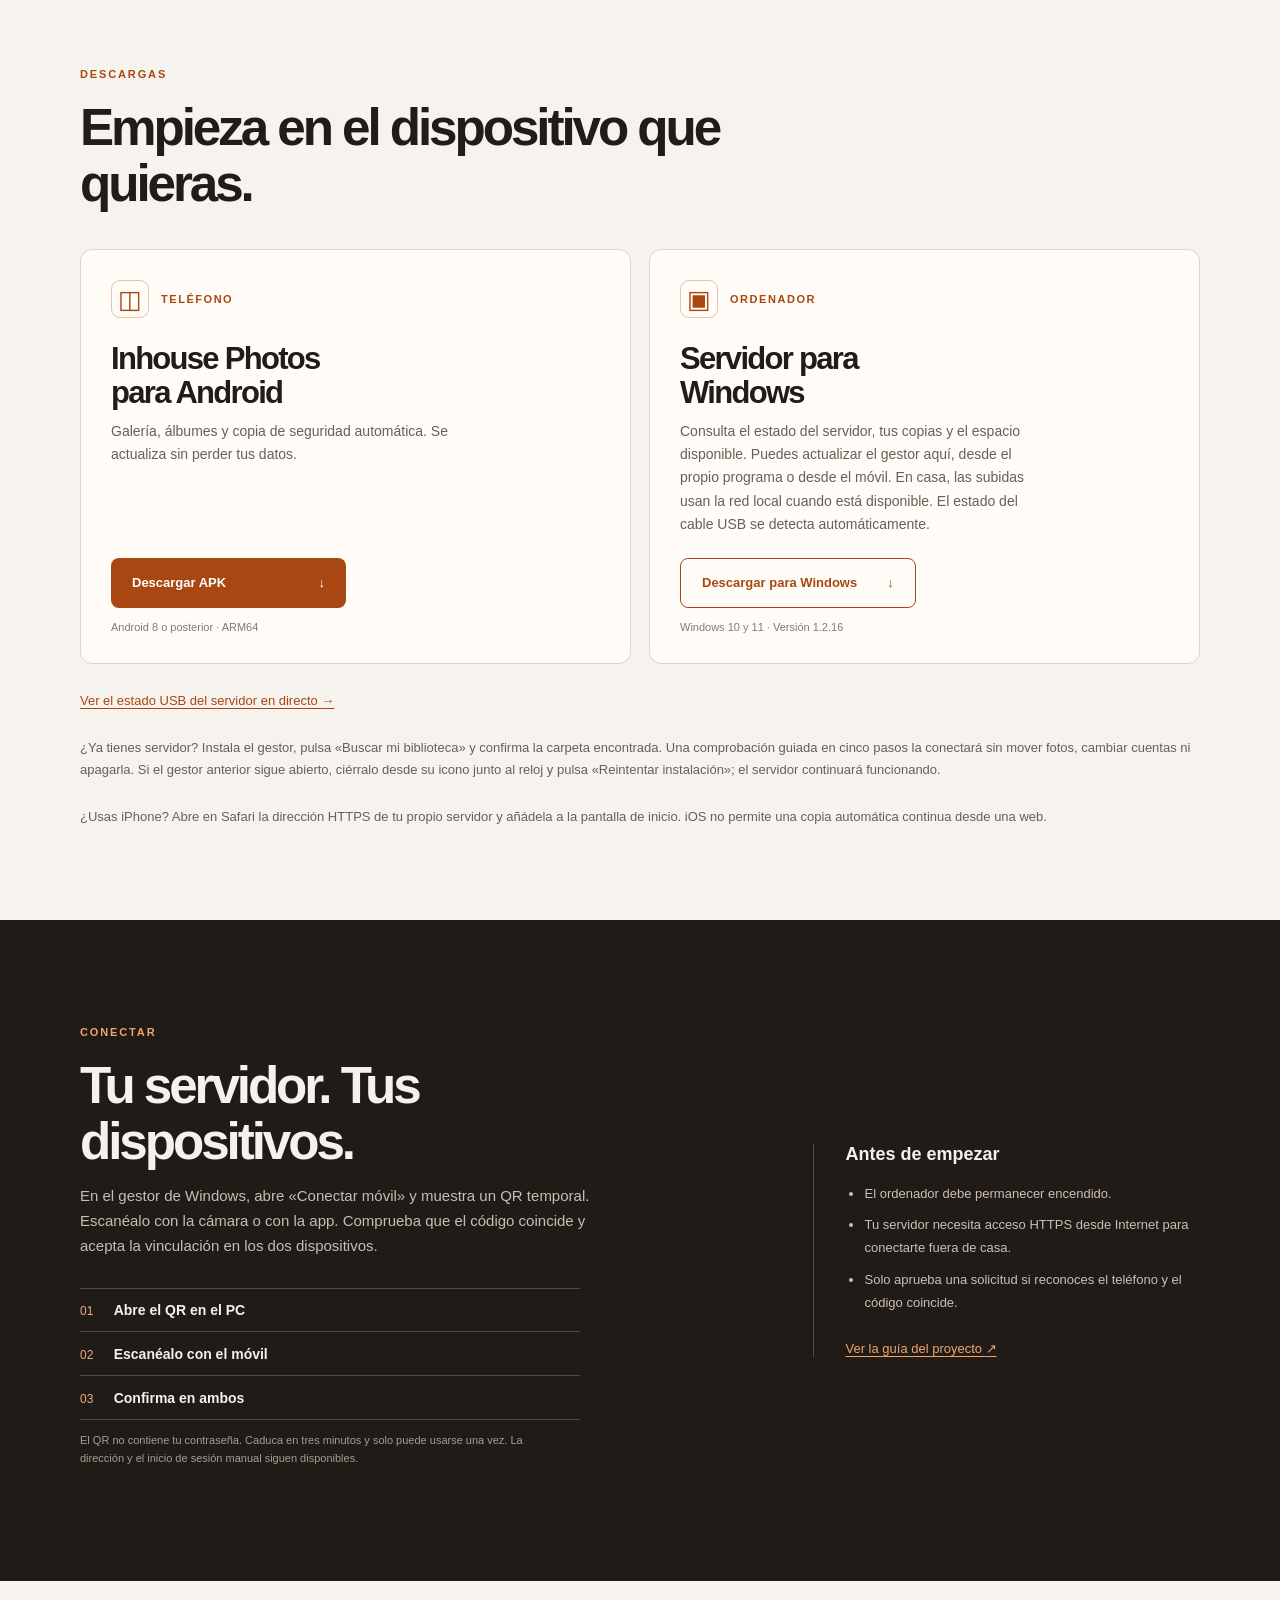
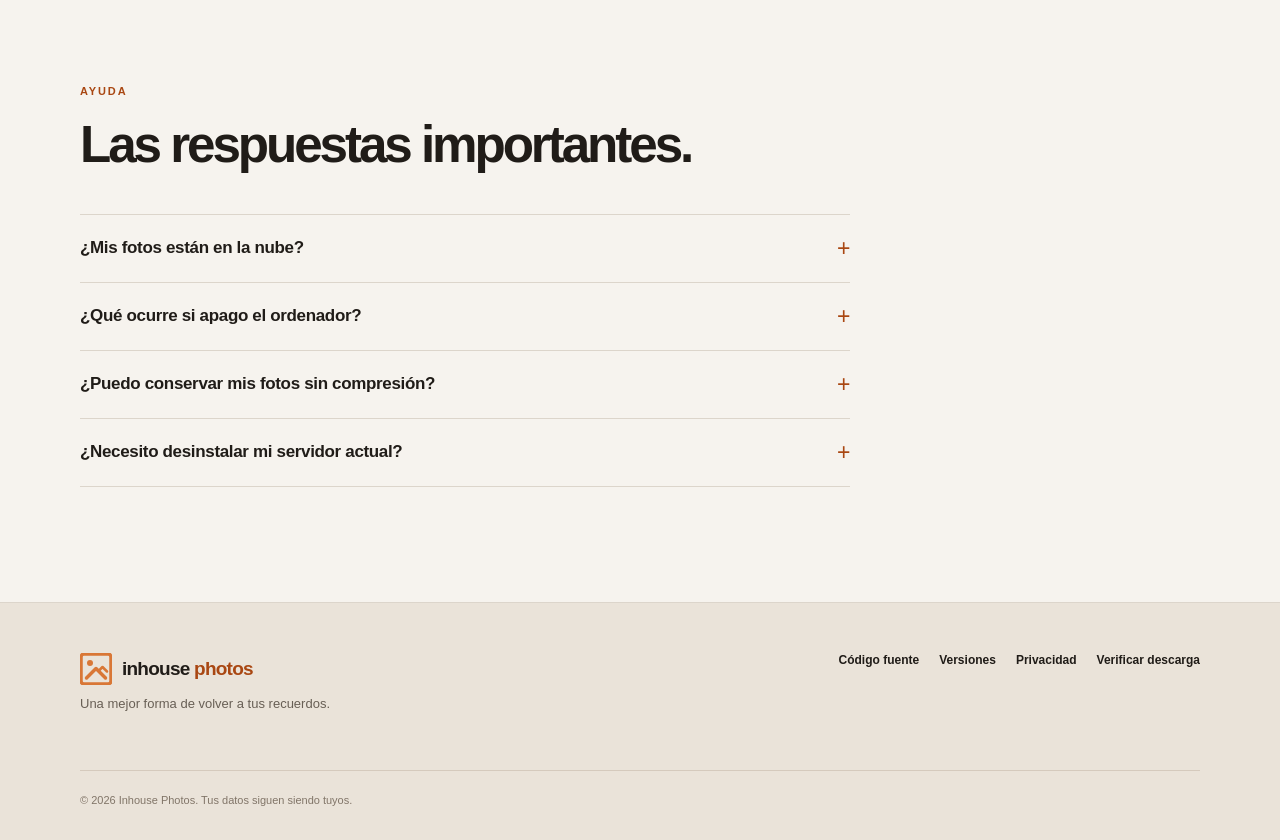
==== commit f54e4ecc: "Point USB diagnostics downloads to verified Windows 1.2.16" ====
--- a/index.html
+++ b/index.html
@@ -27,7 +27,7 @@
 
       <section class="chapter" id="como-funciona"><div class="shell"><div class="section-heading"><span class="eyebrow">LO ESENCIAL</span><h2>Más sencillo de lo que parece.</h2><p>El ordenador guarda los originales. La app te acompaña. Tú decides qué se sube y cómo.</p></div><div class="steps"><article><span class="step-number">01</span><h3>Prepara tu espacio</h3><p>Instala el servidor en un PC con Windows y elige el disco donde quieres guardar tu biblioteca. Si ya usas Inhouse Photos, puedes seleccionar tu instalación actual.</p></article><article><span class="step-number">02</span><h3>Conecta tu teléfono</h3><p>Escanea el QR del gestor y confirma el mismo código en el móvil y en el PC. Si lo prefieres, también puedes introducir la dirección y tu cuenta manualmente.</p></article><article><span class="step-number">03</span><h3>Deja que se cuide sola</h3><p>Las nuevas fotos se copian cuando tú lo permites. Puedes conservar calidad original o ahorrar espacio con compresión en el servidor.</p></article></div></div></section>
 
-      <section class="downloads-section shell" id="descargar"><div class="section-heading"><span class="eyebrow">DESCARGAS</span><h2>Empieza en el dispositivo que quieras.</h2></div><div class="download-grid"><article class="download-card"><div class="card-head"><span class="platform-icon" aria-hidden="true">◫</span><span class="platform-label">TELÉFONO</span></div><h3>Inhouse Photos<br />para Android</h3><p>Galería, álbumes y copia de seguridad automática. Se actualiza sin perder tus datos.</p><a class="button primary" href="https://github.com/miguelcoxcaballero/Inhouse-Photos/releases/latest/download/Inhouse-Photos.apk" download>Descargar APK <span aria-hidden="true">↓</span></a><small>Android 8 o posterior · ARM64</small></article><article class="download-card"><div class="card-head"><span class="platform-icon" aria-hidden="true">▣</span><span class="platform-label">ORDENADOR</span></div><h3>Servidor para<br />Windows</h3><p>Consulta el estado del servidor, tus copias y el espacio disponible. Puedes actualizar el gestor aquí, desde el propio programa o desde el móvil. En casa, las subidas usan la red local cuando está disponible. El estado del cable USB se detecta automáticamente.</p><a class="button outline" href="https://github.com/miguelcoxcaballero/Inhouse-Photos/releases/download/server-v1.2.15/Inhouse-Photos-Server-Setup.exe" download>Descargar para Windows <span aria-hidden="true">↓</span></a><small>Windows 10 y 11 · Versión 1.2.15</small></article></div><p class="download-aside"><a href="https://fotos.miguelcoxcaballero.com/descargas/servidor/">Ver el estado USB del servidor en directo →</a></p><p class="download-aside">¿Ya tienes servidor? Instala el gestor, pulsa «Buscar mi biblioteca» y confirma la carpeta encontrada. Una comprobación guiada en cinco pasos la conectará sin mover fotos, cambiar cuentas ni apagarla. Si el gestor anterior sigue abierto, ciérralo desde su icono junto al reloj y pulsa «Reintentar instalación»; el servidor continuará funcionando.</p><p class="download-aside">¿Usas iPhone? Abre en Safari la dirección HTTPS de tu propio servidor y añádela a la pantalla de inicio. iOS no permite una copia automática continua desde una web.</p></section>
+      <section class="downloads-section shell" id="descargar"><div class="section-heading"><span class="eyebrow">DESCARGAS</span><h2>Empieza en el dispositivo que quieras.</h2></div><div class="download-grid"><article class="download-card"><div class="card-head"><span class="platform-icon" aria-hidden="true">◫</span><span class="platform-label">TELÉFONO</span></div><h3>Inhouse Photos<br />para Android</h3><p>Galería, álbumes y copia de seguridad automática. Se actualiza sin perder tus datos.</p><a class="button primary" href="https://github.com/miguelcoxcaballero/Inhouse-Photos/releases/latest/download/Inhouse-Photos.apk" download>Descargar APK <span aria-hidden="true">↓</span></a><small>Android 8 o posterior · ARM64</small></article><article class="download-card"><div class="card-head"><span class="platform-icon" aria-hidden="true">▣</span><span class="platform-label">ORDENADOR</span></div><h3>Servidor para<br />Windows</h3><p>Consulta el estado del servidor, tus copias y el espacio disponible. Puedes actualizar el gestor aquí, desde el propio programa o desde el móvil. En casa, las subidas usan la red local cuando está disponible. El estado del cable USB se detecta automáticamente.</p><a class="button outline" href="https://github.com/miguelcoxcaballero/Inhouse-Photos/releases/download/server-v1.2.16/Inhouse-Photos-Server-Setup.exe" download>Descargar para Windows <span aria-hidden="true">↓</span></a><small>Windows 10 y 11 · Versión 1.2.16</small></article></div><p class="download-aside"><a href="https://fotos.miguelcoxcaballero.com/descargas/servidor/">Ver el estado USB del servidor en directo →</a></p><p class="download-aside">¿Ya tienes servidor? Instala el gestor, pulsa «Buscar mi biblioteca» y confirma la carpeta encontrada. Una comprobación guiada en cinco pasos la conectará sin mover fotos, cambiar cuentas ni apagarla. Si el gestor anterior sigue abierto, ciérralo desde su icono junto al reloj y pulsa «Reintentar instalación»; el servidor continuará funcionando.</p><p class="download-aside">¿Usas iPhone? Abre en Safari la dirección HTTPS de tu propio servidor y añádela a la pantalla de inicio. iOS no permite una copia automática continua desde una web.</p></section>
 
 <section class="connect-section" id="conectar"><div class="shell connect-grid"><div><span class="eyebrow">CONECTAR</span><h2>Tu servidor. Tus dispositivos.</h2><p>En el gestor de Windows, abre «Conectar móvil» y muestra un QR temporal. Escanéalo con la cámara o con la app. Comprueba que el código coincide y acepta la vinculación en los dos dispositivos.</p><div class="connection-steps"><span>01 <strong>Abre el QR en el PC</strong></span><span>02 <strong>Escanéalo con el móvil</strong></span><span>03 <strong>Confirma en ambos</strong></span></div><p class="fine-print">El QR no contiene tu contraseña. Caduca en tres minutos y solo puede usarse una vez. La dirección y el inicio de sesión manual siguen disponibles.</p></div><div class="connect-note"><span class="note-line"></span><strong>Antes de empezar</strong><ul><li>El ordenador debe permanecer encendido.</li><li>Tu servidor necesita acceso HTTPS desde Internet para conectarte fuera de casa.</li><li>Solo aprueba una solicitud si reconoces el teléfono y el código coincide.</li></ul><a href="https://github.com/miguelcoxcaballero/Inhouse-Photos#readme" target="_blank" rel="noreferrer">Ver la guía del proyecto <span aria-hidden="true">↗</span></a></div></div></section>
 
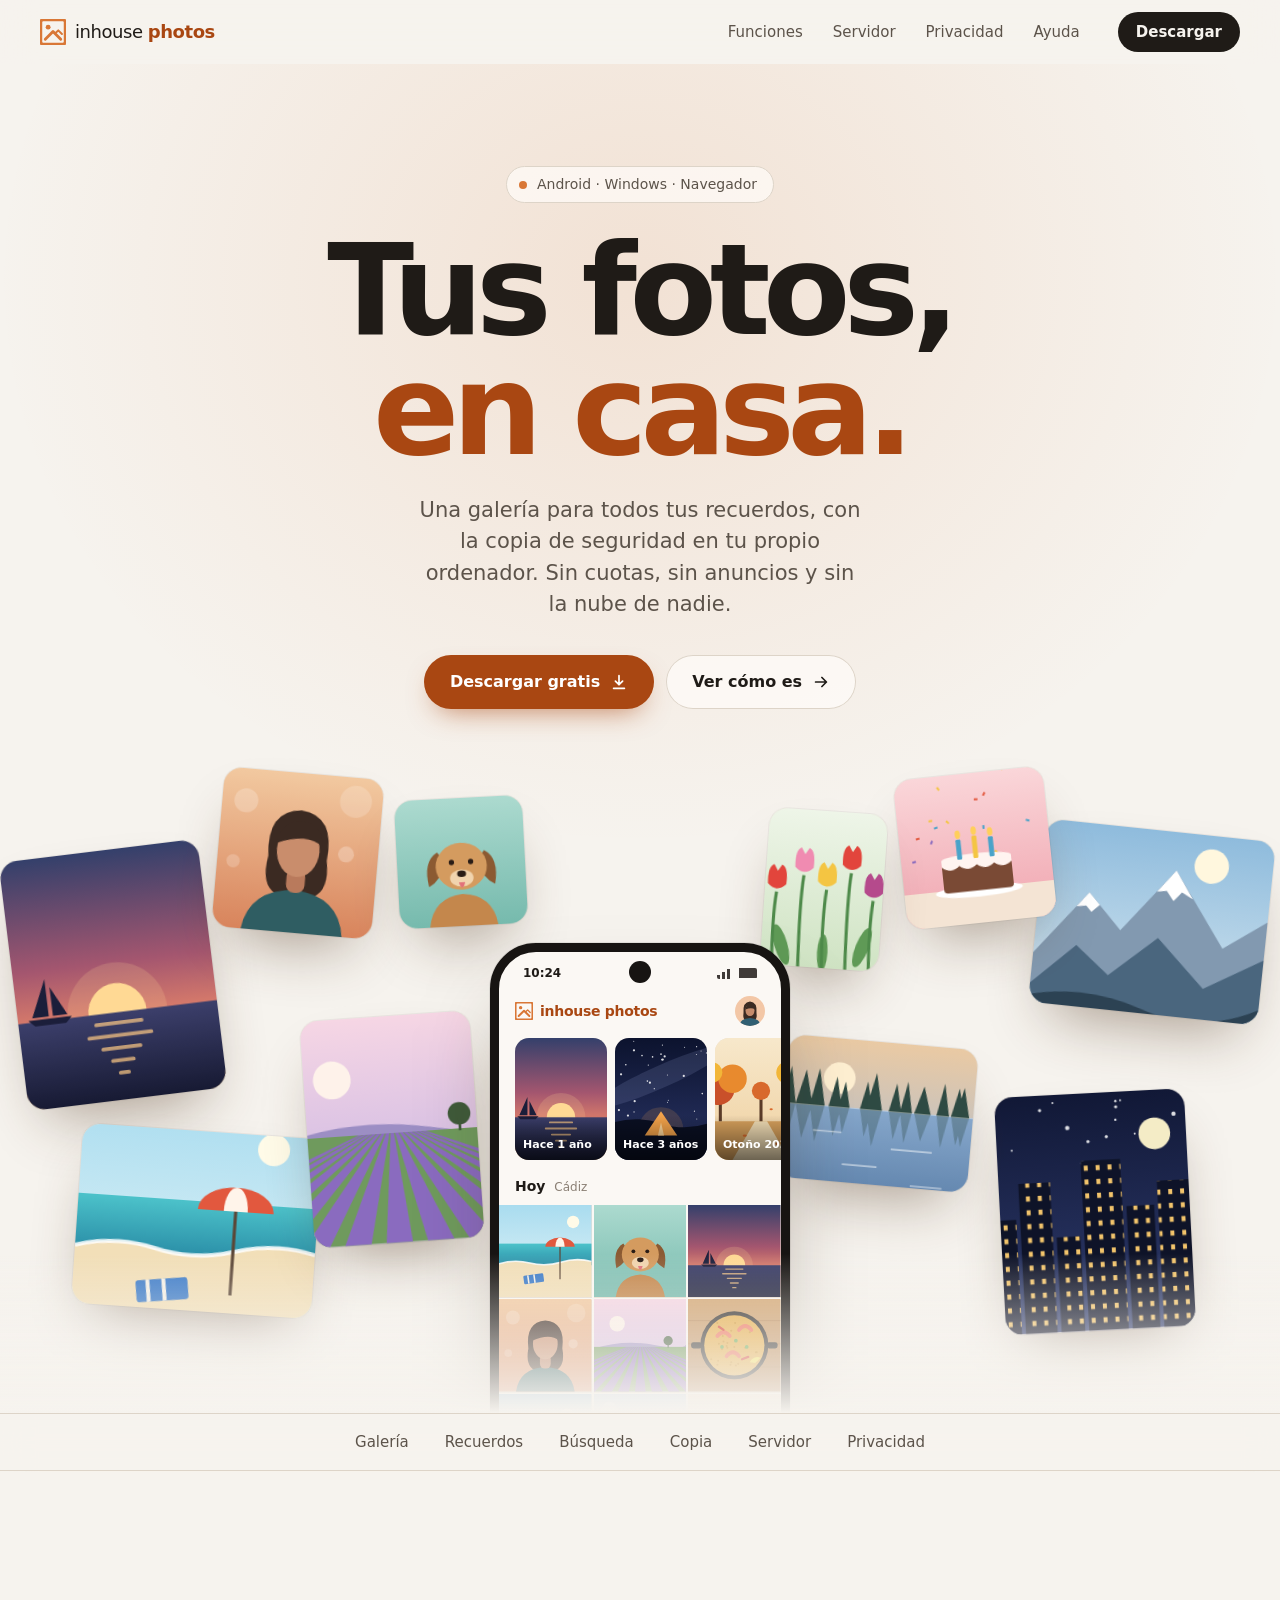
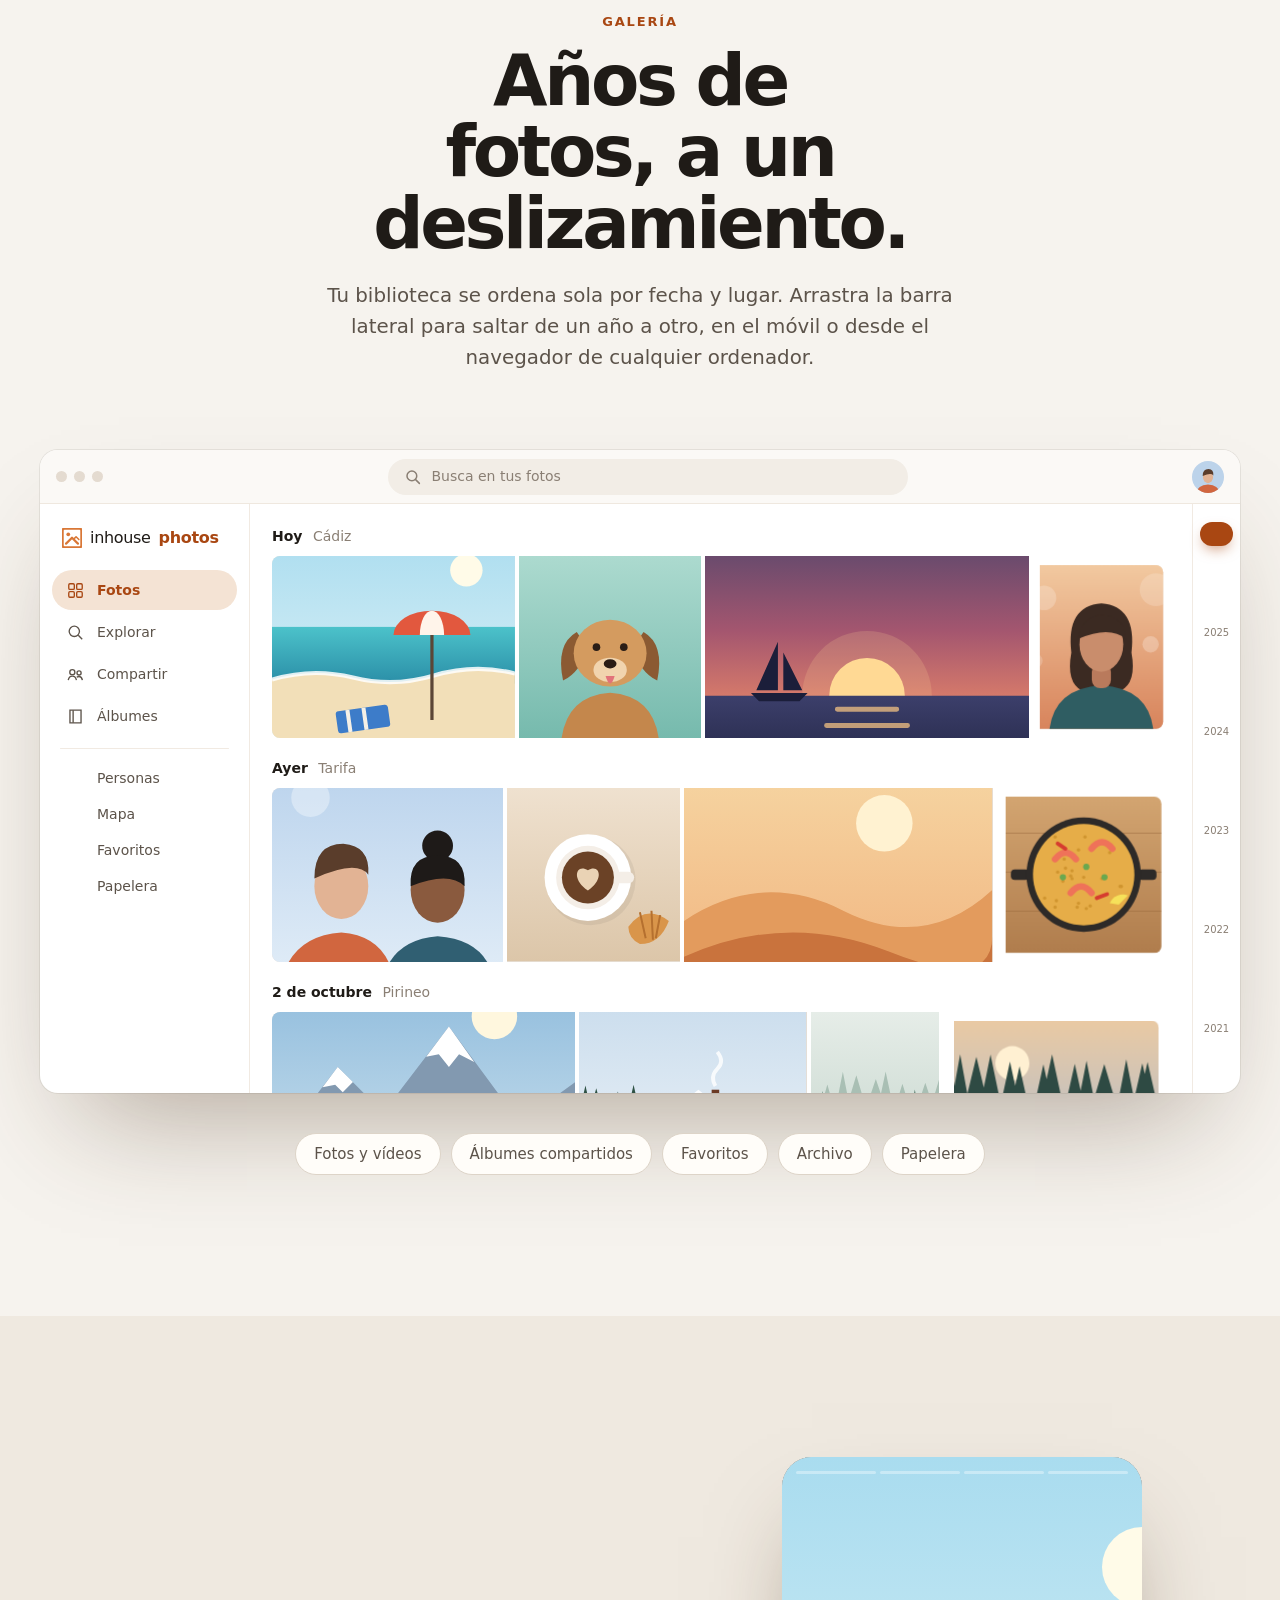
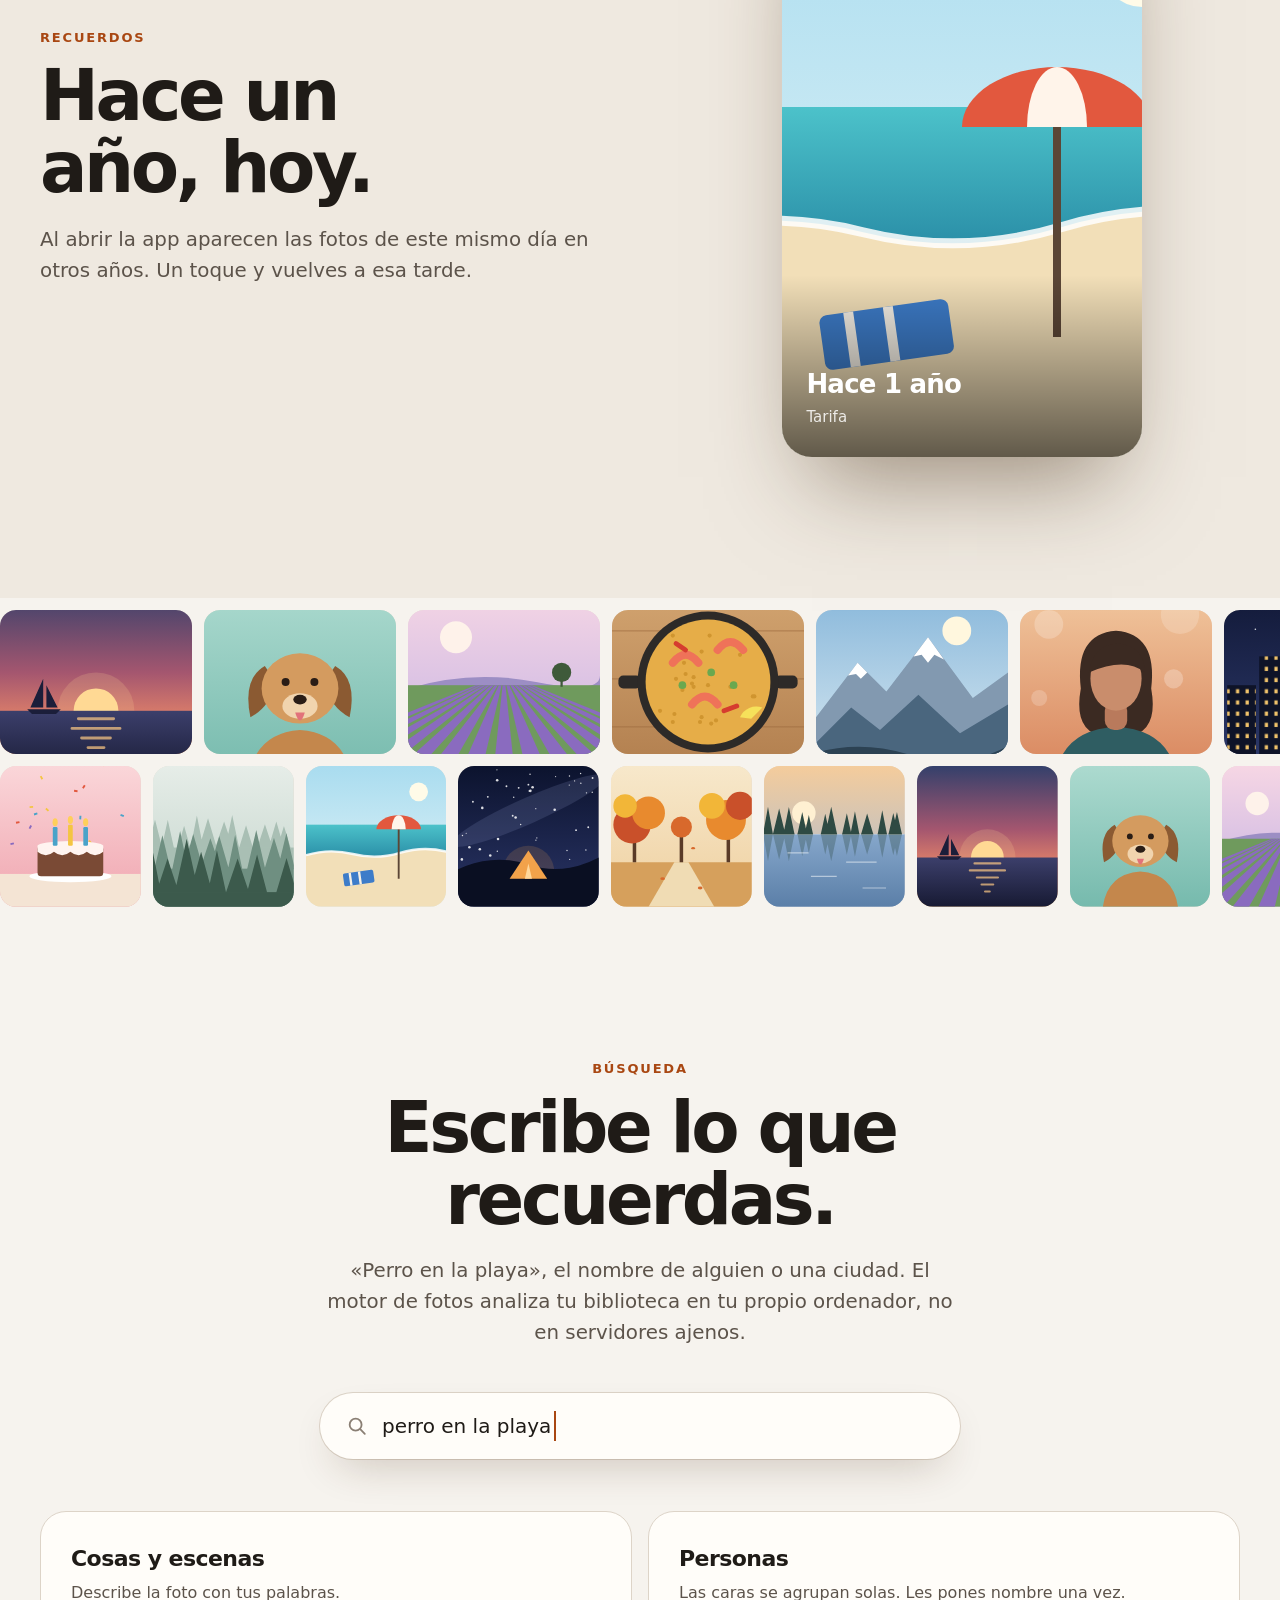
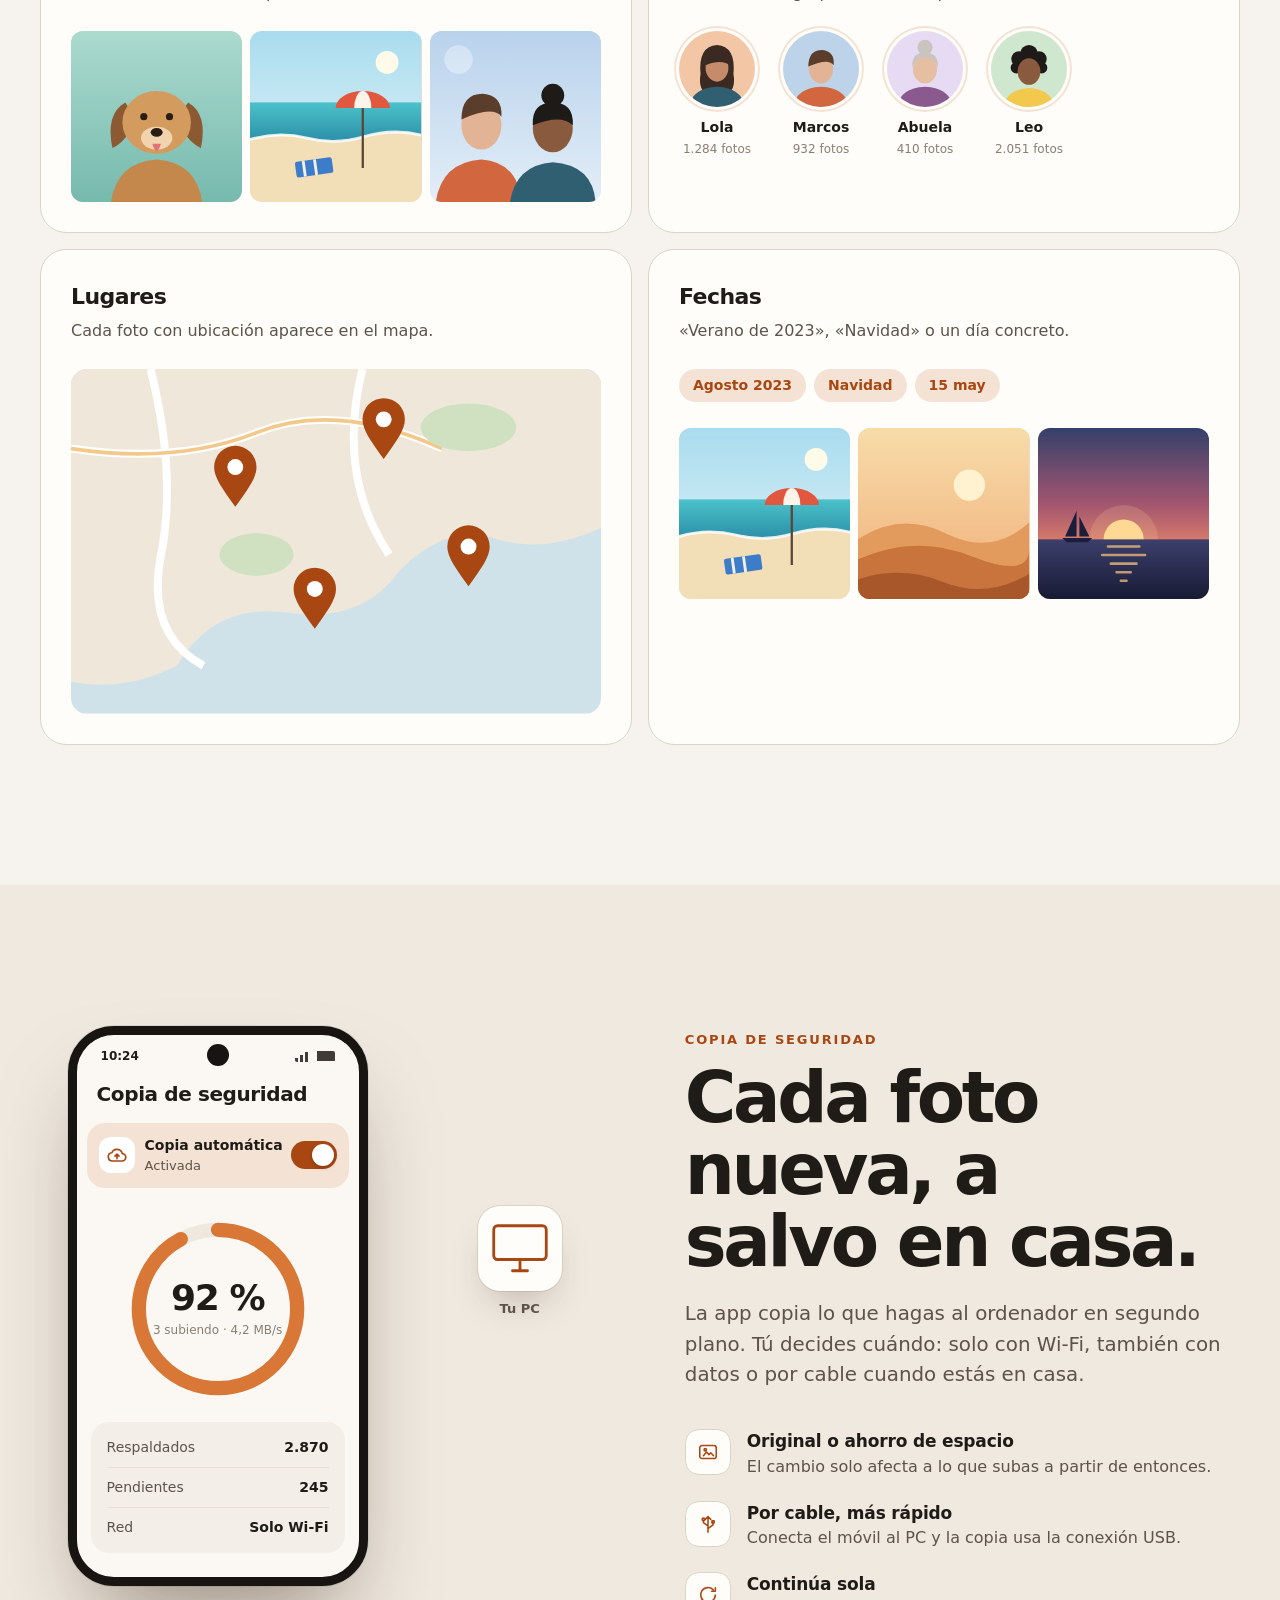
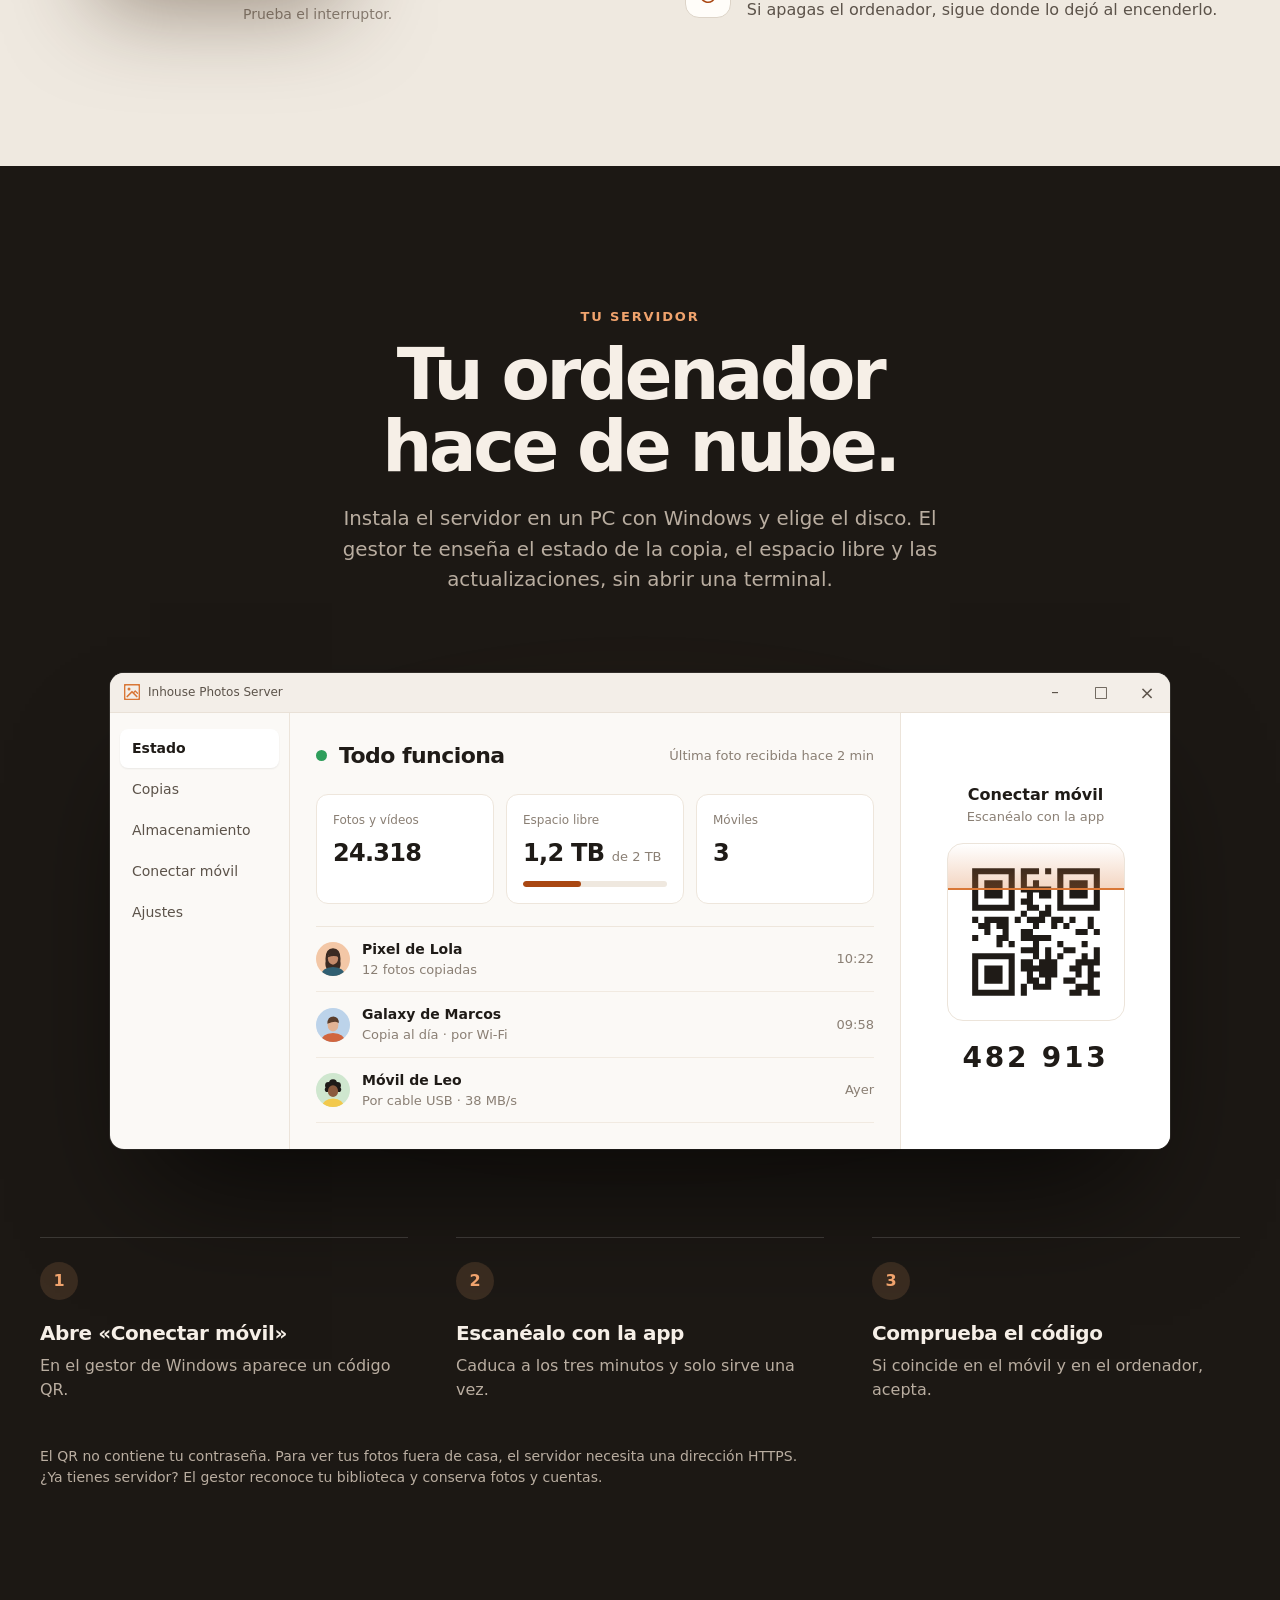
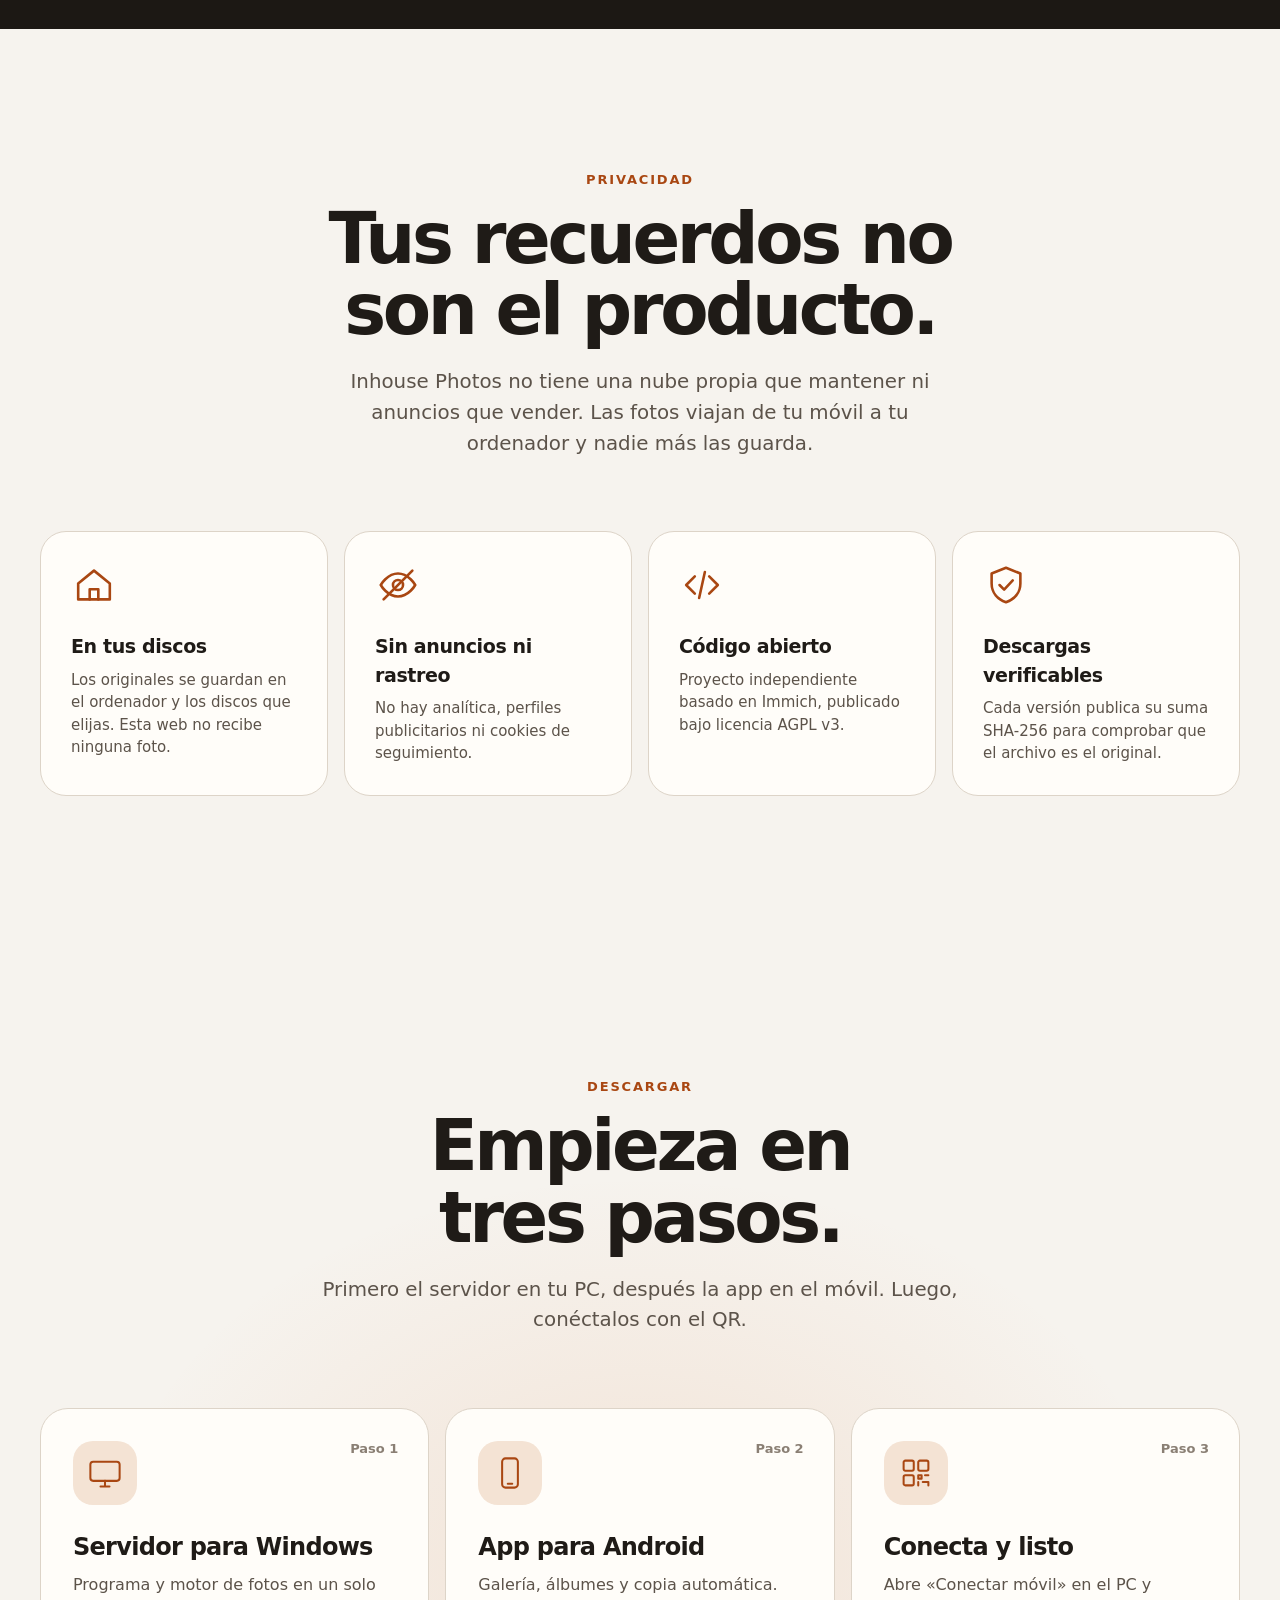
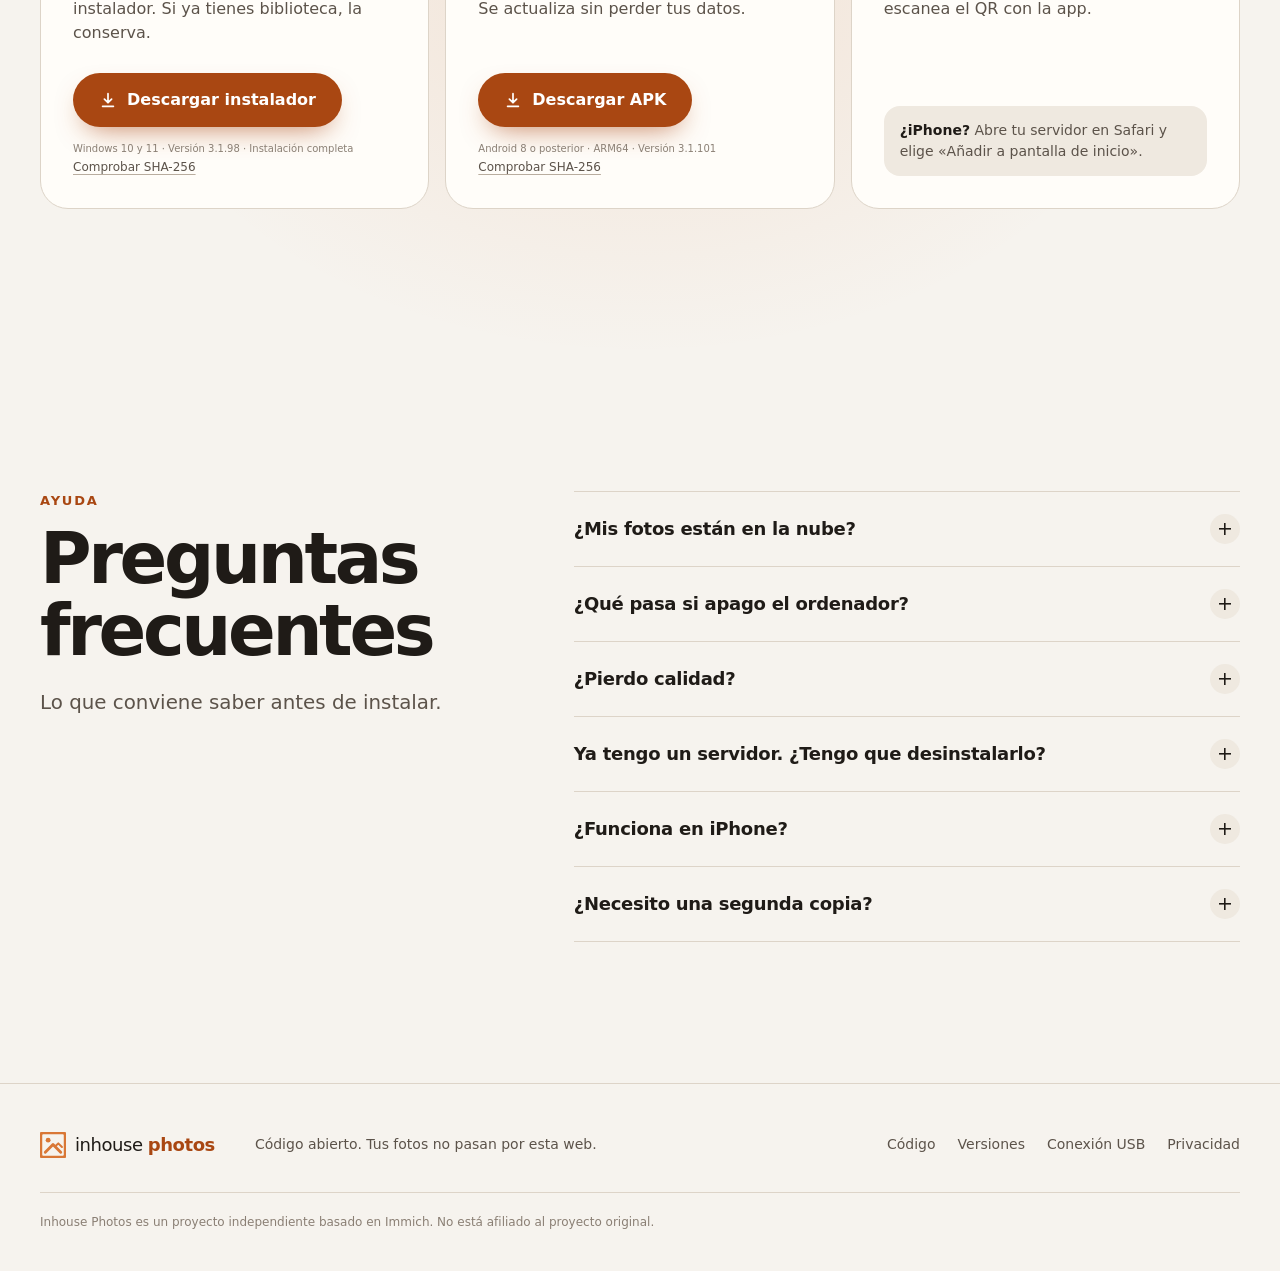
==== commit 2b06b38a: "Rebuild the site as a guided product tour, matching the live portal Mirrors the public files from In" ====
--- a/index.html
+++ b/index.html
@@ -4,35 +4,203 @@
     <meta charset="utf-8" />
     <meta name="viewport" content="width=device-width, initial-scale=1" />
     <meta name="theme-color" content="#f6f3ee" />
-    <meta name="description" content="Inhouse Photos: tus recuerdos, en tu propio servidor. Descarga las aplicaciones y conecta tus dispositivos." />
+    <meta name="description" content="Inhouse Photos es una galería de fotos y vídeos que guarda la copia de seguridad en tu propio ordenador con Windows." />
     <link rel="icon" href="./mark.svg" type="image/svg+xml" />
     <link rel="stylesheet" href="./style.css" />
-    <title>Inhouse Photos — Tus fotos, a tu manera</title>
+    <script src="./downloads.js" defer></script>
+    <title>Inhouse Photos — Tus fotos, en casa</title>
   </head>
-  <body>
+  <body class="home">
+    <svg class="sprite" aria-hidden="true" focusable="false" width="0" height="0"><defs><linearGradient id="g1" x1="0" y1="0" x2="0" y2="1"><stop offset="0%" stop-color="#34406b"/><stop offset="45%" stop-color="#a4566f"/><stop offset="76%" stop-color="#ef8c68"/><stop offset="100%" stop-color="#f8c98a"/></linearGradient><linearGradient id="g2" x1="0" y1="0" x2="0" y2="1"><stop offset="0%" stop-color="#3c3f6b"/><stop offset="100%" stop-color="#171a33"/></linearGradient><linearGradient id="g3" x1="0" y1="0" x2="0" y2="1"><stop offset="0%" stop-color="#86b6da"/><stop offset="100%" stop-color="#dcebf2"/></linearGradient><linearGradient id="g4" x1="0" y1="0" x2="0" y2="1"><stop offset="0%" stop-color="#e6ede8"/><stop offset="100%" stop-color="#c3d4cb"/></linearGradient><linearGradient id="g5" x1="0" y1="0" x2="0" y2="1"><stop offset="0%" stop-color="#a9dcef"/><stop offset="100%" stop-color="#e8f6f8"/></linearGradient><linearGradient id="g6" x1="0" y1="0" x2="0" y2="1"><stop offset="0%" stop-color="#4cc2ca"/><stop offset="100%" stop-color="#2a8ea7"/></linearGradient><linearGradient id="g7" x1="0" y1="0" x2="0" y2="1"><stop offset="0%" stop-color="#111836"/><stop offset="100%" stop-color="#2e3b6e"/></linearGradient><linearGradient id="g8" x1="0" y1="0" x2="0" y2="1"><stop offset="0%" stop-color="#f7dca9"/><stop offset="100%" stop-color="#f0ae79"/></linearGradient><linearGradient id="g9" x1="0" y1="0" x2="0" y2="1"><stop offset="0%" stop-color="#f6d6e4"/><stop offset="100%" stop-color="#c2b1e4"/></linearGradient><linearGradient id="g10" x1="0" y1="0" x2="0" y2="1"><stop offset="0%" stop-color="#f7e8cb"/><stop offset="100%" stop-color="#efd0a0"/></linearGradient><linearGradient id="g11" x1="0" y1="0" x2="0" y2="1"><stop offset="0%" stop-color="#c7dbec"/><stop offset="100%" stop-color="#f1f5f9"/></linearGradient><linearGradient id="g12" x1="0" y1="0" x2="0" y2="1"><stop offset="0%" stop-color="#f2c9a0"/><stop offset="100%" stop-color="#d8845c"/></linearGradient><linearGradient id="g13" x1="0" y1="0" x2="0" y2="1"><stop offset="0%" stop-color="#acdacf"/><stop offset="100%" stop-color="#76baad"/></linearGradient><linearGradient id="g14" x1="0" y1="0" x2="0" y2="1"><stop offset="0%" stop-color="#fad6d9"/><stop offset="100%" stop-color="#f0a6b0"/></linearGradient><linearGradient id="g15" x1="0" y1="0" x2="0" y2="1"><stop offset="0%" stop-color="#eef5e8"/><stop offset="100%" stop-color="#cfe3c3"/></linearGradient><linearGradient id="g16" x1="0" y1="0" x2="0" y2="1"><stop offset="0%" stop-color="#d3a571"/><stop offset="100%" stop-color="#b07d4d"/></linearGradient><linearGradient id="g17" x1="0" y1="0" x2="0" y2="1"><stop offset="0%" stop-color="#0c132e"/><stop offset="100%" stop-color="#2a3567"/></linearGradient><linearGradient id="g18" x1="0" y1="0" x2="0" y2="1"><stop offset="0%" stop-color="#f4cc9c"/><stop offset="100%" stop-color="#a3bad8"/></linearGradient><linearGradient id="g19" x1="0" y1="0" x2="0" y2="1"><stop offset="0%" stop-color="#efe1cf"/><stop offset="100%" stop-color="#dcc6a9"/></linearGradient><linearGradient id="g20" x1="0" y1="0" x2="0" y2="1"><stop offset="0%" stop-color="#b9d2ec"/><stop offset="100%" stop-color="#e3eef8"/></linearGradient><linearGradient id="g21" x1="0" y1="0" x2="0" y2="1"><stop offset="0%" stop-color="#86a7cb"/><stop offset="100%" stop-color="#5b7fa8"/></linearGradient><pattern id="win" width="6" height="7" patternUnits="userSpaceOnUse"><rect x="1.5" y="1.5" width="2" height="2.6" fill="#f2c46b"/></pattern></defs><symbol id="s1" viewBox="0 0 120 120"><rect width="120" height="120" fill="url(#g1)"/><circle cx="60" cy="78" r="24" fill="#ffd994" opacity=".18"/><circle cx="60" cy="78" r="14" fill="#ffd994"/><rect y="78" width="120" height="42" fill="url(#g2)"/><path d="M49 83h22M45 89h30M51 95h18M55 101h10M58 107h4" stroke="#ffcb85" stroke-width="1.8" stroke-linecap="round" opacity=".7"/><path d="M27 76V58l-8 18zM29 62l7 14h-7zM17 77h21l-3 3H20z" fill="#1b1e3a"/></symbol><symbol id="s2" viewBox="0 0 120 120"><rect width="120" height="120" fill="url(#g3)"/><circle cx="88" cy="28" r="9" fill="#fff7de"/><path d="M0 82L26 48L44 66L70 32L98 70L120 54V120H0Z" fill="#8299b0"/><path d="M70 32L61 44L66 43L70 48L74 43L80 46Z" fill="#fff"/><path d="M26 48L20 56L25 55L28 58L32 54Z" fill="#fff"/><path d="M0 98L22 76L40 90L64 68L90 92L120 74V120H0Z" fill="#4a667e"/><path d="M0 120V104Q30 96 60 106T120 100V120Z" fill="#2c4253"/></symbol><symbol id="s3" viewBox="0 0 120 120"><rect width="120" height="120" fill="url(#g4)"/><path d="M-14.2 70L-7.4 50.0L-0.5 70ZM-4.4 70L1.7 45.5L7.9 70ZM7.3 70L12.6 45.9L17.9 70ZM21.1 70L26.5 51.0L31.9 70ZM31.9 70L37.4 42.1L42.9 70ZM39.2 70L46.9 44.5L54.5 70ZM52.9 70L60.6 47.2L68.3 70ZM61.6 70L67.5 41.8L73.5 70ZM73.3 70L79.3 50.4L85.3 70ZM88.7 70L95.4 49.7L102.1 70ZM98.4 70L105.1 47.4L111.7 70ZM105.9 70L111.6 51.1L117.4 70Z" fill="#a9bfb4"/><rect y="69.5" width="120" height="51" fill="#a9bfb4"/><path d="M-11.3 88L-4.3 59.4L2.6 88ZM1.1 88L8.0 59.1L14.9 88ZM16.4 88L23.1 55.5L29.9 88ZM25.7 88L34.3 58.0L42.9 88ZM40.0 88L48.9 61.5L57.9 88ZM48.2 88L56.5 59.6L64.7 88ZM63.9 88L70.0 58.6L76.1 88ZM80.2 88L88.0 54.6L95.7 88ZM95.0 88L103.1 61.1L111.2 88ZM106.3 88L113.7 57.2L121.0 88Z" fill="#6f8f81"/><rect y="87.5" width="120" height="33" fill="#6f8f81"/><path d="M-11.0 108L-2.1 63.0L6.8 108ZM2.7 108L12.4 78.9L22.1 108ZM18.5 108L28.7 62.1L38.9 108ZM31.4 108L41.0 73.1L50.6 108ZM46.7 108L54.5 71.7L62.3 108ZM62.1 108L72.1 78.9L82.0 108ZM80.1 108L88.7 75.5L97.3 108ZM105.0 108L113.8 78.5L122.6 108Z" fill="#3c5a4c"/><rect y="107.5" width="120" height="13" fill="#3c5a4c"/></symbol><symbol id="s4" viewBox="0 0 120 120"><rect width="120" height="120" fill="url(#g5)"/><circle cx="96" cy="22" r="8" fill="#fffbe8"/><rect y="50" width="120" height="28" fill="url(#g6)"/><path d="M0 76Q20 70 40 75T80 74T120 73V120H0Z" fill="#f2dfb8"/><path d="M0 76Q20 70 40 75T80 74T120 73" stroke="#fff" stroke-width="2" fill="none" opacity=".85"/><path d="M79 50V96" stroke="#5b4636" stroke-width="1.6"/><path d="M60 54A19 12 0 0 1 98 54Z" fill="#e2583e"/><path d="M73 54A6 12 0 0 1 85 54Z" fill="#fff4ea"/><g transform="rotate(-8 45 96)"><rect x="32" y="90" width="26" height="11" rx="1.5" fill="#3d7cc9"/><path d="M38 90v11M46 90v11" stroke="#f5f0e6" stroke-width="2"/></g></symbol><symbol id="s5" viewBox="0 0 120 120"><rect width="120" height="120" fill="url(#g7)"/><g fill="#fff" opacity=".85"><circle cx="65.7" cy="35.6" r="1.1"/><circle cx="102.2" cy="12.6" r="1.1"/><circle cx="116.4" cy="27.9" r="1.1"/><circle cx="113.1" cy="7.7" r="0.6"/><circle cx="19.6" cy="27.0" r="0.5"/><circle cx="58.3" cy="24.4" r="0.8"/><circle cx="34.7" cy="7.5" r="0.8"/><circle cx="72.7" cy="14.1" r="0.6"/><circle cx="82.1" cy="21.6" r="0.5"/><circle cx="55.0" cy="35.1" r="1.1"/><circle cx="48.2" cy="17.0" r="1.1"/><circle cx="75.6" cy="4.4" r="0.5"/><circle cx="116.2" cy="18.7" r="0.5"/><circle cx="41.4" cy="4.0" r="0.5"/><circle cx="67.7" cy="22.4" r="0.8"/><circle cx="73.2" cy="4.7" r="0.6"/><circle cx="73.2" cy="7.6" r="0.8"/><circle cx="112.8" cy="24.9" r="1.1"/></g><circle cx="92" cy="22" r="8" fill="#f4ecc6"/><rect x="2" y="62" width="18" height="58" fill="#0e1328"/><rect x="2" y="62" width="18" height="58" fill="url(#win)"/><rect x="22" y="44" width="16" height="76" fill="#0e1328"/><rect x="22" y="44" width="16" height="76" fill="url(#win)"/><rect x="40" y="72" width="12" height="48" fill="#0e1328"/><rect x="40" y="72" width="12" height="48" fill="url(#win)"/><rect x="54" y="34" width="20" height="86" fill="#0e1328"/><rect x="54" y="34" width="20" height="86" fill="url(#win)"/><rect x="76" y="58" width="14" height="62" fill="#0e1328"/><rect x="76" y="58" width="14" height="62" fill="url(#win)"/><rect x="92" y="46" width="16" height="74" fill="#0e1328"/><rect x="92" y="46" width="16" height="74" fill="url(#win)"/><rect x="110" y="68" width="12" height="52" fill="#0e1328"/><rect x="110" y="68" width="12" height="52" fill="url(#win)"/></symbol><symbol id="s6" viewBox="0 0 120 120"><rect width="120" height="120" fill="url(#g8)"/><circle cx="78" cy="40" r="11" fill="#fff2d1"/><path d="M0 78Q30 58 62 74T120 66V120H0Z" fill="#e39b5d"/><path d="M0 92Q40 74 80 90T120 84V120H0Z" fill="#c9733d"/><path d="M0 106Q30 96 60 108T120 102V120H0Z" fill="#a8572b"/></symbol><symbol id="s7" viewBox="0 0 120 120"><rect width="120" height="120" fill="url(#g9)"/><circle cx="30" cy="32" r="10" fill="#fff5ea" opacity=".95"/><path d="M0 64Q40 52 80 60T120 56V70H0Z" fill="#9c8ec4"/><rect y="62" width="120" height="58" fill="#6f9a5d"/><path d="M44.7 62L-79.0 120L-65.0 120L46.5 62ZM49.5 62L-35.0 120L-21.0 120L51.3 62ZM54.3 62L9.0 120L23.0 120L56.1 62ZM59.1 62L53.0 120L67.0 120L60.9 62ZM63.9 62L97.0 120L111.0 120L65.7 62ZM68.7 62L141.0 120L155.0 120L70.5 62ZM73.5 62L185.0 120L199.0 120L75.3 62ZM42.3 62L-101.0 120L-87.0 120L44.1 62ZM47.1 62L-57.0 120L-43.0 120L48.9 62ZM51.9 62L-13.0 120L1.0 120L53.7 62ZM56.7 62L31.0 120L45.0 120L58.5 62ZM61.5 62L75.0 120L89.0 120L63.3 62ZM66.3 62L119.0 120L133.0 120L68.1 62ZM71.1 62L163.0 120L177.0 120L72.9 62ZM75.9 62L207.0 120L221.0 120L77.7 62Z" fill="#8a6bbf"/><circle cx="96" cy="54" r="6" fill="#3f5a3a"/><rect x="95.3" y="56" width="1.4" height="7" fill="#3f5a3a"/></symbol><symbol id="s8" viewBox="0 0 120 120"><rect width="120" height="120" fill="url(#g10)"/><path d="M0 82H120V120H0Z" fill="#d6a05c"/><path d="M54 82H66L88 120H32Z" fill="#f0dcb4"/><path d="M20 82V58M100 82V58M60 82V60" stroke="#5a3b28" stroke-width="3"/><circle cx="18" cy="50" r="16" fill="#c9502a"/><circle cx="32" cy="40" r="14" fill="#e88a2e"/><circle cx="12" cy="34" r="10" fill="#f2b638"/><circle cx="98" cy="46" r="17" fill="#e88a2e"/><circle cx="110" cy="34" r="12" fill="#c9502a"/><circle cx="86" cy="34" r="11" fill="#f2b638"/><circle cx="60" cy="52" r="9" fill="#d8692c"/><g fill="#d8692c"><ellipse cx="44" cy="96" rx="2" ry="1.2"/><ellipse cx="76" cy="104" rx="2" ry="1.2"/><ellipse cx="70" cy="70" rx="1.6" ry="1"/></g></symbol><symbol id="s9" viewBox="0 0 120 120"><rect width="120" height="120" fill="url(#g11)"/><path d="M0 70Q30 58 60 66T120 60V120H0Z" fill="#dde8f1"/><path d="M-12.6 74L-6.0 50.2L0.6 74ZM-1.2 74L3.4 53.8L8.0 74ZM4.1 74L9.1 55.2L14.1 74ZM16.1 74L20.5 57.0L25.0 74ZM24.1 74L28.8 53.4L33.5 74Z" fill="#2f5245"/><path d="M0 90Q40 76 80 86T120 82V120H0Z" fill="#fff"/><rect x="50" y="68" width="26" height="17" fill="#8a4b2f"/><path d="M45 70L63 56L81 70Z" fill="#fbfdff"/><rect x="58" y="73" width="7" height="6" fill="#ffd27a"/><rect x="70" y="56" width="4" height="8" fill="#6b3a24"/><path d="M72 54q-3-5 1-9t0-9" stroke="#fff" stroke-width="2" fill="none" opacity=".8"/><path d="M87.3 86L92.3 71.8L97.4 86ZM100.8 86L106.2 64.2L111.6 86ZM107.2 86L111.5 68.7L115.9 86Z" fill="#2f5245"/></symbol><symbol id="s10" viewBox="0 0 120 120"><rect width="120" height="120" fill="url(#g12)"/><g fill="#fff"><circle cx="18" cy="24" r="9" opacity=".22"/><circle cx="100" cy="18" r="12" opacity=".18"/><circle cx="96" cy="58" r="6" opacity=".25"/><circle cx="12" cy="70" r="5" opacity=".2"/></g><path d="M38 64Q34 30 60 28Q86 30 82 64Q86 86 74 92H46Q34 86 38 64Z" fill="#3b2a22"/><path d="M22 120Q26 90 60 88Q94 90 98 120Z" fill="#2f5d62"/><rect x="53" y="72" width="14" height="18" rx="6" fill="#b97a5c"/><ellipse cx="60" cy="58" rx="16" ry="20" fill="#c98d6c"/><path d="M43 54Q46 36 62 36Q78 38 78 54Q66 44 43 54Z" fill="#3b2a22"/></symbol><symbol id="s11" viewBox="0 0 120 120"><rect width="120" height="120" fill="url(#g20)"/><circle cx="20" cy="20" r="10" fill="#fff" opacity=".35"/><path d="M4 120Q8 92 36 90Q62 92 64 120Z" fill="#d1663f"/><ellipse cx="36" cy="66" rx="14" ry="17" fill="#e2b394"/><path d="M22 62Q22 44 37 44Q51 45 50 60Q44 52 22 62Z" fill="#5a3d2b"/><path d="M56 120Q60 94 86 92Q114 94 116 120Z" fill="#305f72"/><ellipse cx="86" cy="68" rx="14" ry="17" fill="#8a5a3e"/><circle cx="86" cy="45" r="8" fill="#1e1a18"/><path d="M72 66Q71 50 86 50Q101 50 100 66Q92 58 72 66Z" fill="#1e1a18"/></symbol><symbol id="s12" viewBox="0 0 120 120"><rect width="120" height="120" fill="url(#g13)"/><path d="M28 120Q32 92 60 90Q88 92 92 120Z" fill="#c4874c"/><path d="M38 50Q24 58 29 82Q41 76 45 60Z" fill="#8b5a32"/><path d="M82 50Q96 58 91 82Q79 76 75 60Z" fill="#8b5a32"/><ellipse cx="60" cy="64" rx="24" ry="22" fill="#d49b5f"/><ellipse cx="60" cy="75" rx="11" ry="8" fill="#f1d4ae"/><path d="M57 79Q60 89 63 79Z" fill="#e2727a"/><ellipse cx="60" cy="71" rx="4.2" ry="3" fill="#2a1d16"/><circle cx="51" cy="60" r="2.5" fill="#2a1d16"/><circle cx="69" cy="60" r="2.5" fill="#2a1d16"/></symbol><symbol id="s13" viewBox="0 0 120 120"><rect width="120" height="120" fill="url(#g14)"/><rect x="90" y="28" width="3" height="1.6" fill="#4aa3c9" transform="rotate(162 60 30)"/><rect x="29" y="41" width="3" height="1.6" fill="#f4c542" transform="rotate(61 60 30)"/><rect x="96" y="38" width="3" height="1.6" fill="#f4c542" transform="rotate(51 60 30)"/><rect x="62" y="20" width="3" height="1.6" fill="#e2583e" transform="rotate(7 60 30)"/><rect x="92" y="26" width="3" height="1.6" fill="#f4c542" transform="rotate(177 60 30)"/><rect x="72" y="20" width="3" height="1.6" fill="#4aa3c9" transform="rotate(93 60 30)"/><rect x="13" y="9" width="3" height="1.6" fill="#8a6bbf" transform="rotate(50 60 30)"/><rect x="42" y="26" width="3" height="1.6" fill="#e2583e" transform="rotate(122 60 30)"/><rect x="106" y="20" width="3" height="1.6" fill="#e2583e" transform="rotate(169 60 30)"/><rect x="17" y="22" width="3" height="1.6" fill="#f4c542" transform="rotate(122 60 30)"/><rect x="104" y="24" width="3" height="1.6" fill="#4aa3c9" transform="rotate(22 60 30)"/><rect x="94" y="49" width="3" height="1.6" fill="#8a6bbf" transform="rotate(118 60 30)"/><rect x="49" y="48" width="3" height="1.6" fill="#f4c542" transform="rotate(43 60 30)"/><rect x="115" y="5" width="3" height="1.6" fill="#8a6bbf" transform="rotate(167 60 30)"/><rect y="92" width="120" height="28" fill="#f4e4d4"/><ellipse cx="60" cy="94" rx="35" ry="5" fill="#fff"/><rect x="32" y="68" width="56" height="26" rx="3" fill="#7a4a35"/><path d="M32 73Q39 79 46 73Q53 79 60 73Q67 79 74 73Q81 79 88 73V68H32Z" fill="#fff4f0"/><ellipse cx="60" cy="68" rx="28" ry="4" fill="#fff4f0"/><g fill="#4aa3c9"><rect x="45" y="52" width="4" height="16" rx="1"/><rect x="71" y="52" width="4" height="16" rx="1"/></g><rect x="58" y="50" width="4" height="18" rx="1" fill="#f4c542"/><g fill="#ffcf5a"><ellipse cx="47" cy="48" rx="2.2" ry="3.4"/><ellipse cx="60" cy="46" rx="2.2" ry="3.4"/><ellipse cx="73" cy="48" rx="2.2" ry="3.4"/></g></symbol><symbol id="s14" viewBox="0 0 120 120"><rect width="120" height="120" fill="url(#g15)"/><g fill="#5f9a56"><ellipse cx="30" cy="104" rx="5" ry="16" transform="rotate(-20 30 104)"/><ellipse cx="92" cy="102" rx="5" ry="16" transform="rotate(18 92 102)"/><ellipse cx="62" cy="108" rx="4" ry="14"/></g><path d="M24 120 Q22 84 24 64" stroke="#4e8a4a" stroke-width="2.4" fill="none"/><path d="M17 58 Q16 45 21 43 L24 48 L27 43 Q32 45 31 58 Q24 65 17 58Z" fill="#e2453c"/><path d="M44 120 Q42 70 44 50" stroke="#4e8a4a" stroke-width="2.4" fill="none"/><path d="M37 44 Q36 31 41 29 L44 34 L47 29 Q52 31 51 44 Q44 51 37 44Z" fill="#f08bb1"/><path d="M62 120 Q60 80 62 60" stroke="#4e8a4a" stroke-width="2.4" fill="none"/><path d="M55 54 Q54 41 59 39 L62 44 L65 39 Q70 41 69 54 Q62 61 55 54Z" fill="#f4c542"/><path d="M80 120 Q78 66 80 46" stroke="#4e8a4a" stroke-width="2.4" fill="none"/><path d="M73 40 Q72 27 77 25 L80 30 L83 25 Q88 27 87 40 Q80 47 73 40Z" fill="#e2453c"/><path d="M98 120 Q96 86 98 66" stroke="#4e8a4a" stroke-width="2.4" fill="none"/><path d="M91 60 Q90 47 95 45 L98 50 L101 45 Q106 47 105 60 Q98 67 91 60Z" fill="#b54a8c"/></symbol><symbol id="s15" viewBox="0 0 120 120"><rect width="120" height="120" fill="url(#g16)"/><path d="M0 28H120M0 58H120M0 88H120" stroke="#9c6a3e" stroke-width=".8" opacity=".55"/><rect x="4" y="56" width="14" height="8" rx="3" fill="#2d2a28"/><rect x="102" y="56" width="14" height="8" rx="3" fill="#2d2a28"/><circle cx="60" cy="60" r="44" fill="#2d2a28"/><circle cx="60" cy="60" r="39" fill="#e6ad48"/><g fill="#d0952f"><circle cx="39" cy="80" r="1.3"/><circle cx="89" cy="69" r="1.3"/><circle cx="51" cy="63" r="1.3"/><circle cx="38" cy="31" r="1.3"/><circle cx="88" cy="69" r="1.3"/><circle cx="62" cy="86" r="1.3"/><circle cx="56" cy="82" r="1.3"/><circle cx="80" cy="43" r="1.3"/><circle cx="45" cy="48" r="1.3"/><circle cx="44" cy="65" r="1.3"/><circle cx="46" cy="55" r="1.3"/><circle cx="38" cy="85" r="1.3"/><circle cx="51" cy="57" r="1.3"/><circle cx="65" cy="84" r="1.3"/><circle cx="55" cy="85" r="1.3"/><circle cx="60" cy="62" r="1.3"/><circle cx="61" cy="31" r="1.3"/><circle cx="56" cy="41" r="1.3"/><circle cx="30" cy="78" r="1.3"/><circle cx="40" cy="58" r="1.3"/><circle cx="74" cy="63" r="1.3"/><circle cx="50" cy="61" r="1.3"/></g><g stroke="#ef7259" stroke-width="5" fill="none" stroke-linecap="round"><path d="M38 48q8-10 16 0"/><path d="M66 40q8-10 16 0"/><path d="M50 74q8-10 16 0"/></g><g fill="#6aa84f"><circle cx="76" cy="62" r="2.4"/><circle cx="44" cy="62" r="2.4"/><circle cx="62" cy="54" r="2.4"/></g><g stroke="#d63c2f" stroke-width="3" stroke-linecap="round"><path d="M70 78l8-3M40 36l6 4"/></g><path d="M80 82a11 11 0 0 1 14-6l-7 7z" fill="#f6e15a"/></symbol><symbol id="s16" viewBox="0 0 120 120"><rect width="120" height="120" fill="url(#g17)"/><ellipse cx="60" cy="38" rx="72" ry="11" transform="rotate(-24 60 38)" fill="#9aa7d8" opacity=".16"/><g fill="#fff" opacity=".85"><circle cx="66.4" cy="63.2" r="0.5"/><circle cx="104.5" cy="6.4" r="0.6"/><circle cx="34.1" cy="62.2" r="1.1"/><circle cx="67.2" cy="61.3" r="0.5"/><circle cx="53.4" cy="49.8" r="0.6"/><circle cx="82.4" cy="37.3" r="1.1"/><circle cx="60.9" cy="21.3" r="0.8"/><circle cx="109.0" cy="71.6" r="0.6"/><circle cx="99.4" cy="12.7" r="0.5"/><circle cx="47.5" cy="26.6" r="0.6"/><circle cx="51.7" cy="18.6" r="0.8"/><circle cx="92.9" cy="72.0" r="0.6"/><circle cx="111.0" cy="52.2" r="0.8"/><circle cx="18.6" cy="70.9" r="1.1"/><circle cx="27.5" cy="76.3" r="1.1"/><circle cx="104.7" cy="14.7" r="0.6"/><circle cx="20.7" cy="35.7" r="1.1"/><circle cx="41.3" cy="17.3" r="0.8"/><circle cx="12.7" cy="30.5" r="0.8"/><circle cx="66.3" cy="36.4" r="0.5"/><circle cx="46.6" cy="42.4" r="0.8"/><circle cx="61.4" cy="7.0" r="0.6"/><circle cx="114.7" cy="10.2" r="0.8"/><circle cx="33.5" cy="72.7" r="0.6"/><circle cx="33.4" cy="12.1" r="1.1"/><circle cx="100.6" cy="54.7" r="0.8"/><circle cx="49.1" cy="43.9" r="1.1"/><circle cx="83.2" cy="9.0" r="0.5"/><circle cx="94.8" cy="16.3" r="0.5"/><circle cx="33.2" cy="3.3" r="0.5"/><circle cx="95.0" cy="8.5" r="0.6"/><circle cx="9.7" cy="69.3" r="1.1"/><circle cx="3.3" cy="79.6" r="1.1"/><circle cx="109.5" cy="22.9" r="0.6"/><circle cx="7.0" cy="57.3" r="0.5"/><circle cx="114.4" cy="22.4" r="0.6"/><circle cx="25.4" cy="26.3" r="0.8"/><circle cx="63.6" cy="18.1" r="1.1"/><circle cx="60.0" cy="15.9" r="0.8"/><circle cx="95.2" cy="79.6" r="0.5"/><circle cx="3.8" cy="59.2" r="0.6"/><circle cx="61.7" cy="21.2" r="1.1"/></g><circle cx="60" cy="90" r="22" fill="#f2a24a" opacity=".16"/><path d="M0 88Q30 74 60 84T120 78V120H0Z" fill="#0a0f22"/><path d="M44 96L60 72L76 96Z" fill="#f2a24a"/><path d="M57 96L60 83L63 96Z" fill="#ffd79a"/></symbol><symbol id="s17" viewBox="0 0 120 120"><rect width="120" height="120" fill="url(#g18)"/><circle cx="34" cy="40" r="10" fill="#fff0d2"/><rect y="58" width="120" height="62" fill="url(#g21)"/><path d="M-13.0 58.5L-8.6 35.0L-4.2 58.5ZM-0.9 58.5L3.4 34.8L7.7 58.5ZM7.5 58.5L12.9 36.3L18.3 58.5ZM16.4 58.5L21.2 34.9L26.1 58.5ZM28.4 58.5L32.6 39.1L36.8 58.5ZM34.5 58.5L38.2 41.8L41.9 58.5ZM48.3 58.5L52.2 40.6L56.1 58.5ZM52.1 58.5L57.3 34.8L62.4 58.5ZM66.5 58.5L70.6 40.3L74.6 58.5ZM73.6 58.5L77.5 38.6L81.4 58.5ZM82.6 58.5L87.9 40.5L93.3 58.5ZM96.8 58.5L100.8 37.7L104.9 58.5ZM106.0 58.5L110.2 40.0L114.5 58.5ZM108.8 58.5L113.3 39.3L117.7 58.5Z" fill="#2e4a43"/><g transform="matrix(1 0 0 -1 0 116)" opacity=".32"><path d="M-13.0 58.5L-8.6 35.0L-4.2 58.5ZM-0.9 58.5L3.4 34.8L7.7 58.5ZM7.5 58.5L12.9 36.3L18.3 58.5ZM16.4 58.5L21.2 34.9L26.1 58.5ZM28.4 58.5L32.6 39.1L36.8 58.5ZM34.5 58.5L38.2 41.8L41.9 58.5ZM48.3 58.5L52.2 40.6L56.1 58.5ZM52.1 58.5L57.3 34.8L62.4 58.5ZM66.5 58.5L70.6 40.3L74.6 58.5ZM73.6 58.5L77.5 38.6L81.4 58.5ZM82.6 58.5L87.9 40.5L93.3 58.5ZM96.8 58.5L100.8 37.7L104.9 58.5ZM106.0 58.5L110.2 40.0L114.5 58.5ZM108.8 58.5L113.3 39.3L117.7 58.5Z" fill="#2e4a43"/></g><path d="M20 74h18M70 82h26M40 94h22M84 104h20" stroke="#fff" stroke-width="1" opacity=".5"/><rect y="58" width="120" height="0.6" fill="#fff" opacity=".4"/></symbol><symbol id="s18" viewBox="0 0 120 120"><rect width="120" height="120" fill="url(#g19)"/><circle cx="58" cy="64" r="31" fill="#000" opacity=".06"/><circle cx="56" cy="62" r="30" fill="#fff"/><rect x="74" y="58" width="14" height="8" rx="4" fill="#f4eee7"/><circle cx="56" cy="62" r="22" fill="#f4eee7"/><circle cx="56" cy="62" r="18" fill="#6b4226"/><path d="M56 71C44 63 48 52 56 57C64 52 68 63 56 71Z" fill="#ead3b5"/><path d="M84 96Q96 80 112 92Q106 108 92 108Q84 104 84 96Z" fill="#d9954a"/><path d="M92 86l4 18M100 85l1 20M106 88l-3 16" stroke="#b5702f" stroke-width="1.4"/></symbol><symbol id="f1" viewBox="0 0 60 60"><rect width="60" height="60" fill="#f3c7a6"/><path d="M17 34Q15 12 30 11Q45 12 43 34Q45 46 38 50H22Q15 46 17 34Z" fill="#3b2a22"/><path d="M8 60Q10 45 30 44Q50 45 52 60Z" fill="#305f72"/><ellipse cx="30" cy="29" rx="9" ry="11" fill="#c58b6b"/><path d="M21 27Q22 17 31 17Q40 18 40 27Q33 22 21 27Z" fill="#3b2a22"/></symbol><symbol id="f2" viewBox="0 0 60 60"><rect width="60" height="60" fill="#bcd3ea"/><path d="M8 60Q10 45 30 44Q50 45 52 60Z" fill="#d1663f"/><ellipse cx="30" cy="30" rx="9.5" ry="11.5" fill="#e2b394"/><path d="M20 28Q20 15 31 15Q41 16 40 27Q36 21 20 28Z" fill="#5a3d2b"/></symbol><symbol id="f3" viewBox="0 0 60 60"><rect width="60" height="60" fill="#e6dbf2"/><circle cx="30" cy="13" r="6" fill="#c9c4c0"/><path d="M8 60Q10 45 30 44Q50 45 52 60Z" fill="#8a5a8f"/><ellipse cx="30" cy="30" rx="9.5" ry="11.5" fill="#e6bfa2"/><path d="M20 29Q19 17 30 17Q41 17 40 29Q38 21 30 21Q22 21 20 29Z" fill="#c9c4c0"/></symbol><symbol id="f4" viewBox="0 0 60 60"><rect width="60" height="60" fill="#cfe7cf"/><path d="M10 60Q12 46 30 45Q48 46 50 60Z" fill="#f2c94c"/><g fill="#1e1a18"><circle cx="22" cy="22" r="6"/><circle cx="30" cy="18" r="7"/><circle cx="38" cy="22" r="6"/><circle cx="20" cy="29" r="4.5"/><circle cx="40" cy="29" r="4.5"/></g><ellipse cx="30" cy="32" rx="9" ry="10.5" fill="#8a5a3e"/></symbol></svg>
     <a class="skip" href="#main">Ir al contenido</a>
-    <header class="site-header">
-      <div class="shell nav">
-        <a class="brand" href="#inicio" aria-label="Inhouse Photos, inicio"><img src="./mark.svg" alt="" /> <span>inhouse <strong>photos</strong></span></a>
-        <nav aria-label="Principal"><a href="#como-funciona">Cómo funciona</a><a href="#descargar">Descargar</a><a href="#conectar">Conectar</a><a href="#ayuda">Ayuda</a></nav>
-        <a class="nav-app" href="#conectar">Conectar mi servidor <span aria-hidden="true">↗</span></a>
+    <header class="masthead">
+      <div class="shell masthead-row">
+        <a class="brand" href="./" aria-label="Inhouse Photos, inicio"><img src="./mark.svg" alt="" width="26" height="26" /><span>inhouse <strong>photos</strong></span></a>
+        <nav class="masthead-nav" aria-label="Principal"><a href="#galeria">Funciones</a><a href="#servidor">Servidor</a><a href="#privacidad">Privacidad</a><a href="#preguntas">Ayuda</a></nav>
+        <a class="pill" href="#descargar">Descargar</a>
       </div>
     </header>
 
     <main id="main">
-      <section class="hero shell" id="inicio">
-        <div class="hero-copy"><span class="eyebrow"><span class="live-dot"></span> FOTOS BAJO TU CONTROL</span><h1>Toda tu vida, <em>en casa.</em></h1><p class="lead">Una galería para cada día. Una copia de seguridad que vive en tu propio ordenador. Sin tener que elegir entre comodidad y control.</p><div class="hero-actions"><a class="button primary" href="#descargar">Descargar Inhouse Photos <span aria-hidden="true">↗</span></a><a class="text-link" href="#como-funciona">Ver cómo funciona <span aria-hidden="true">↓</span></a></div><p class="hero-note">Android y Windows · iPhone desde el navegador</p></div>
-        <div class="hero-art" aria-label="Vista conceptual de una galería fotográfica"><div class="gallery-art"><div class="art-top"><span class="art-mark"><img src="./mark.svg" alt="" /> inhouse photos</span><span>● ● ●</span></div><div class="art-title">Tus momentos</div><div class="art-grid"><span class="tile a"></span><span class="tile b"></span><span class="tile c"></span><span class="tile d"></span><span class="tile e"></span><span class="tile f"></span><span class="tile g"></span><span class="tile h"></span><span class="tile i"></span></div><div class="art-bottom"><span>Fotografías</span><span>Álbumes</span><span>Biblioteca</span></div></div><div class="art-caption">Una sola biblioteca, en todos tus dispositivos.</div></div>
-      </section>
-
-      <section class="chapter" id="como-funciona"><div class="shell"><div class="section-heading"><span class="eyebrow">LO ESENCIAL</span><h2>Más sencillo de lo que parece.</h2><p>El ordenador guarda los originales. La app te acompaña. Tú decides qué se sube y cómo.</p></div><div class="steps"><article><span class="step-number">01</span><h3>Prepara tu espacio</h3><p>Instala el servidor en un PC con Windows y elige el disco donde quieres guardar tu biblioteca. Si ya usas Inhouse Photos, puedes seleccionar tu instalación actual.</p></article><article><span class="step-number">02</span><h3>Conecta tu teléfono</h3><p>Escanea el QR del gestor y confirma el mismo código en el móvil y en el PC. Si lo prefieres, también puedes introducir la dirección y tu cuenta manualmente.</p></article><article><span class="step-number">03</span><h3>Deja que se cuide sola</h3><p>Las nuevas fotos se copian cuando tú lo permites. Puedes conservar calidad original o ahorrar espacio con compresión en el servidor.</p></article></div></div></section>
-
-      <section class="downloads-section shell" id="descargar"><div class="section-heading"><span class="eyebrow">DESCARGAS</span><h2>Empieza en el dispositivo que quieras.</h2></div><div class="download-grid"><article class="download-card"><div class="card-head"><span class="platform-icon" aria-hidden="true">◫</span><span class="platform-label">TELÉFONO</span></div><h3>Inhouse Photos<br />para Android</h3><p>Galería, álbumes y copia de seguridad automática. Se actualiza sin perder tus datos.</p><a class="button primary" href="https://github.com/miguelcoxcaballero/Inhouse-Photos/releases/latest/download/Inhouse-Photos.apk" download>Descargar APK <span aria-hidden="true">↓</span></a><small>Android 8 o posterior · ARM64</small></article><article class="download-card"><div class="card-head"><span class="platform-icon" aria-hidden="true">▣</span><span class="platform-label">ORDENADOR</span></div><h3>Servidor para<br />Windows</h3><p>Consulta el estado del servidor, tus copias y el espacio disponible. Puedes actualizar el gestor aquí, desde el propio programa o desde el móvil. En casa, las subidas usan la red local cuando está disponible. El estado del cable USB se detecta automáticamente.</p><a class="button outline" href="https://github.com/miguelcoxcaballero/Inhouse-Photos/releases/download/server-v1.2.16/Inhouse-Photos-Server-Setup.exe" download>Descargar para Windows <span aria-hidden="true">↓</span></a><small>Windows 10 y 11 · Versión 1.2.16</small></article></div><p class="download-aside"><a href="https://fotos.miguelcoxcaballero.com/descargas/servidor/">Ver el estado USB del servidor en directo →</a></p><p class="download-aside">¿Ya tienes servidor? Instala el gestor, pulsa «Buscar mi biblioteca» y confirma la carpeta encontrada. Una comprobación guiada en cinco pasos la conectará sin mover fotos, cambiar cuentas ni apagarla. Si el gestor anterior sigue abierto, ciérralo desde su icono junto al reloj y pulsa «Reintentar instalación»; el servidor continuará funcionando.</p><p class="download-aside">¿Usas iPhone? Abre en Safari la dirección HTTPS de tu propio servidor y añádela a la pantalla de inicio. iOS no permite una copia automática continua desde una web.</p></section>
-
-<section class="connect-section" id="conectar"><div class="shell connect-grid"><div><span class="eyebrow">CONECTAR</span><h2>Tu servidor. Tus dispositivos.</h2><p>En el gestor de Windows, abre «Conectar móvil» y muestra un QR temporal. Escanéalo con la cámara o con la app. Comprueba que el código coincide y acepta la vinculación en los dos dispositivos.</p><div class="connection-steps"><span>01 <strong>Abre el QR en el PC</strong></span><span>02 <strong>Escanéalo con el móvil</strong></span><span>03 <strong>Confirma en ambos</strong></span></div><p class="fine-print">El QR no contiene tu contraseña. Caduca en tres minutos y solo puede usarse una vez. La dirección y el inicio de sesión manual siguen disponibles.</p></div><div class="connect-note"><span class="note-line"></span><strong>Antes de empezar</strong><ul><li>El ordenador debe permanecer encendido.</li><li>Tu servidor necesita acceso HTTPS desde Internet para conectarte fuera de casa.</li><li>Solo aprueba una solicitud si reconoces el teléfono y el código coincide.</li></ul><a href="https://github.com/miguelcoxcaballero/Inhouse-Photos#readme" target="_blank" rel="noreferrer">Ver la guía del proyecto <span aria-hidden="true">↗</span></a></div></div></section>
-
-      <section class="help-section shell" id="ayuda"><div class="section-heading"><span class="eyebrow">AYUDA</span><h2>Las respuestas importantes.</h2></div><div class="faq"><details><summary>¿Mis fotos están en la nube?</summary><p>Se almacenan en el ordenador y discos que elijas. Puedes acceder por Internet si configuras una dirección HTTPS; eso no mueve tu biblioteca a un servicio ajeno.</p></details><details><summary>¿Qué ocurre si apago el ordenador?</summary><p>La copia y el acceso remoto se reanudarán cuando vuelva a encenderse. Las fotos que ya están en el teléfono siguen ahí.</p></details><details><summary>¿Puedo conservar mis fotos sin compresión?</summary><p>Sí. En la app puedes elegir calidad original o ahorro de espacio. La opción solo afecta a nuevas subidas y no modifica las fotos ya guardadas.</p></details><details><summary>¿Necesito desinstalar mi servidor actual?</summary><p>No. El gestor de Windows está diseñado para detectar la biblioteca existente. Antes de aceptar cualquier migración, comprueba que reconoce la ruta y las unidades correctas.</p></details></div></section>
+      <section class="hero" aria-labelledby="titulo">
+        <div class="shell hero-copy">
+          <p class="kicker"><span class="kicker-dot"></span>Android · Windows · Navegador</p>
+          <h1 id="titulo"><span class="line"><span>Tus fotos,</span></span> <span class="line"><span class="accent">en casa.</span></span></h1>
+          <p class="lede">Una galería para todos tus recuerdos, con la copia de seguridad en tu propio ordenador. Sin cuotas, sin anuncios y sin la nube de nadie.</p>
+          <div class="hero-actions"><a class="button primary" href="#descargar">Descargar gratis <svg class="i" viewBox="0 0 20 20" aria-hidden="true"><path d="M10 3v10m0 0-4-4m4 4 4-4M4 17h12"/></svg></a><a class="button ghost" href="#galeria">Ver cómo es <svg class="i" viewBox="0 0 20 20" aria-hidden="true"><path d="M4 10h12m0 0-5-5m5 5-5 5"/></svg></a></div>
+        </div>
+        <div class="hero-stage" aria-hidden="true"><div class="fan"><div class="fan-item f1"><div class="fan-card"><span class="ph"><svg viewBox="0 0 120 120" preserveAspectRatio="xMidYMid slice"><use href="#s1"/></svg></span></div></div><div class="fan-item f2"><div class="fan-card"><span class="ph"><svg viewBox="0 0 120 120" preserveAspectRatio="xMidYMid slice"><use href="#s10"/></svg></span></div></div><div class="fan-item f3"><div class="fan-card"><span class="ph"><svg viewBox="0 0 120 120" preserveAspectRatio="xMidYMid slice"><use href="#s4"/></svg></span></div></div><div class="fan-item f4"><div class="fan-card"><span class="ph"><svg viewBox="0 0 120 120" preserveAspectRatio="xMidYMid slice"><use href="#s7"/></svg></span></div></div><div class="fan-item f5"><div class="fan-card"><span class="ph"><svg viewBox="0 0 120 120" preserveAspectRatio="xMidYMid slice"><use href="#s12"/></svg></span></div></div><div class="fan-item f6"><div class="fan-card"><span class="ph"><svg viewBox="0 0 120 120" preserveAspectRatio="xMidYMid slice"><use href="#s2"/></svg></span></div></div><div class="fan-item f7"><div class="fan-card"><span class="ph"><svg viewBox="0 0 120 120" preserveAspectRatio="xMidYMid slice"><use href="#s13"/></svg></span></div></div><div class="fan-item f8"><div class="fan-card"><span class="ph"><svg viewBox="0 0 120 120" preserveAspectRatio="xMidYMid slice"><use href="#s5"/></svg></span></div></div><div class="fan-item f9"><div class="fan-card"><span class="ph"><svg viewBox="0 0 120 120" preserveAspectRatio="xMidYMid slice"><use href="#s17"/></svg></span></div></div><div class="fan-item f10"><div class="fan-card"><span class="ph"><svg viewBox="0 0 120 120" preserveAspectRatio="xMidYMid slice"><use href="#s14"/></svg></span></div></div></div><div class="phone hero-phone">
+  <div class="status-bar"><span>10:24</span><span class="sb-icons"></span></div>
+  <div class="app-top"><span class="app-brand"><img src="./mark.svg" alt="" width="18" height="18" />inhouse photos</span><span class="app-avatar"><svg viewBox="0 0 60 60"><use href="#f1"/></svg></span></div>
+  <div class="app-memories"><span class="memory"><span class="ph"><svg viewBox="0 0 120 120" preserveAspectRatio="xMidYMid slice"><use href="#s1"/></svg></span><b>Hace 1 año</b></span><span class="memory"><span class="ph"><svg viewBox="0 0 120 120" preserveAspectRatio="xMidYMid slice"><use href="#s16"/></svg></span><b>Hace 3 años</b></span><span class="memory"><span class="ph"><svg viewBox="0 0 120 120" preserveAspectRatio="xMidYMid slice"><use href="#s8"/></svg></span><b>Otoño 2022</b></span></div>
+  <p class="app-date">Hoy <small>Cádiz</small></p>
+  <div class="app-grid"><span class="ph"><svg viewBox="0 0 120 120" preserveAspectRatio="xMidYMid slice"><use href="#s4"/></svg></span><span class="ph"><svg viewBox="0 0 120 120" preserveAspectRatio="xMidYMid slice"><use href="#s12"/></svg></span><span class="ph"><svg viewBox="0 0 120 120" preserveAspectRatio="xMidYMid slice"><use href="#s1"/></svg></span><span class="ph"><svg viewBox="0 0 120 120" preserveAspectRatio="xMidYMid slice"><use href="#s10"/></svg></span><span class="ph"><svg viewBox="0 0 120 120" preserveAspectRatio="xMidYMid slice"><use href="#s7"/></svg></span><span class="ph"><svg viewBox="0 0 120 120" preserveAspectRatio="xMidYMid slice"><use href="#s15"/></svg></span><span class="ph"><svg viewBox="0 0 120 120" preserveAspectRatio="xMidYMid slice"><use href="#s2"/></svg></span><span class="ph"><svg viewBox="0 0 120 120" preserveAspectRatio="xMidYMid slice"><use href="#s11"/></svg></span><span class="ph"><svg viewBox="0 0 120 120" preserveAspectRatio="xMidYMid slice"><use href="#s18"/></svg></span><span class="ph"><svg viewBox="0 0 120 120" preserveAspectRatio="xMidYMid slice"><use href="#s6"/></svg></span><span class="ph"><svg viewBox="0 0 120 120" preserveAspectRatio="xMidYMid slice"><use href="#s13"/></svg></span><span class="ph"><svg viewBox="0 0 120 120" preserveAspectRatio="xMidYMid slice"><use href="#s9"/></svg></span></div>
+  <nav class="app-nav"><span class="on"><svg viewBox="0 0 24 24"><rect x="3.5" y="3.5" width="7" height="7" rx="1.5"/><rect x="13.5" y="3.5" width="7" height="7" rx="1.5"/><rect x="3.5" y="13.5" width="7" height="7" rx="1.5"/><rect x="13.5" y="13.5" width="7" height="7" rx="1.5"/></svg>Fotos</span><span><svg viewBox="0 0 24 24"><circle cx="10.5" cy="10.5" r="6.5"/><path d="m15.5 15.5 5 5"/></svg>Buscar</span><span><svg viewBox="0 0 24 24"><circle cx="8" cy="9" r="3.2"/><circle cx="16.5" cy="10" r="2.6"/><path d="M2.8 19c.8-3.4 2.8-5 5.2-5s4.4 1.6 5.2 5M13.6 15.4c.8-.6 1.8-.9 2.9-.9 2 0 3.5 1.3 4.2 4.5"/></svg>Compartir</span><span><svg viewBox="0 0 24 24"><path d="M5 4h14v16H5z"/><path d="M9 4v16"/></svg>Biblioteca</span></nav>
+</div></div>
+      </section>
+
+      <nav class="chapters" aria-label="Secciones"><div class="chapters-row"><a href="#galeria">Galería</a><a href="#recuerdos">Recuerdos</a><a href="#buscar">Búsqueda</a><a href="#copia">Copia</a><a href="#servidor">Servidor</a><a href="#privacidad">Privacidad</a></div></nav>
+
+      <section class="chapter" id="galeria" aria-labelledby="galeria-titulo">
+        <div class="shell">
+          <div class="section-head reveal center"><p class="eyebrow">Galería</p><h2 id="galeria-titulo">Años de fotos, a un deslizamiento.</h2><p>Tu biblioteca se ordena sola por fecha y lugar. Arrastra la barra lateral para saltar de un año a otro, en el móvil o desde el navegador de cualquier ordenador.</p></div>
+          <div class="window-wrap reveal-zoom"><div class="window" aria-hidden="true">
+  <div class="window-bar"><span class="dots"><i></i><i></i><i></i></span><span class="url"><svg class="i" viewBox="0 0 24 24" aria-hidden="true"><circle cx="10.5" cy="10.5" r="6.5"/><path d="m15.5 15.5 5 5"/></svg>Busca en tus fotos</span><span class="window-user"><svg viewBox="0 0 60 60"><use href="#f2"/></svg></span></div>
+  <div class="window-body">
+    <nav class="window-side"><span class="side-brand"><img src="./mark.svg" alt="" width="20" height="20" />inhouse <b>photos</b></span><span class="on"><svg viewBox="0 0 24 24"><rect x="3.5" y="3.5" width="7" height="7" rx="1.5"/><rect x="13.5" y="3.5" width="7" height="7" rx="1.5"/><rect x="3.5" y="13.5" width="7" height="7" rx="1.5"/><rect x="13.5" y="13.5" width="7" height="7" rx="1.5"/></svg>Fotos</span><span class=""><svg viewBox="0 0 24 24"><circle cx="10.5" cy="10.5" r="6.5"/><path d="m15.5 15.5 5 5"/></svg>Explorar</span><span class=""><svg viewBox="0 0 24 24"><circle cx="8" cy="9" r="3.2"/><circle cx="16.5" cy="10" r="2.6"/><path d="M2.8 19c.8-3.4 2.8-5 5.2-5s4.4 1.6 5.2 5M13.6 15.4c.8-.6 1.8-.9 2.9-.9 2 0 3.5 1.3 4.2 4.5"/></svg>Compartir</span><span class=""><svg viewBox="0 0 24 24"><path d="M5 4h14v16H5z"/><path d="M9 4v16"/></svg>Álbumes</span><span class="side-sep"></span><span class="side-small">Personas</span><span class="side-small">Mapa</span><span class="side-small">Favoritos</span><span class="side-small">Papelera</span></nav>
+    <div class="window-main"><div class="day"><p class="day-head"><b>Hoy</b> Cádiz</p><div class="jrow"><span class="ph w43"><svg viewBox="0 0 120 120" preserveAspectRatio="xMidYMid slice"><use href="#s4"/></svg></span><span class="ph w1"><svg viewBox="0 0 120 120" preserveAspectRatio="xMidYMid slice"><use href="#s12"/></svg></span><span class="ph w169"><svg viewBox="0 0 120 120" preserveAspectRatio="xMidYMid slice"><use href="#s1"/></svg></span><span class="ph w34"><svg viewBox="0 0 120 120" preserveAspectRatio="xMidYMid slice"><use href="#s10"/></svg></span></div></div><div class="day"><p class="day-head"><b>Ayer</b> Tarifa</p><div class="jrow"><span class="ph w43"><svg viewBox="0 0 120 120" preserveAspectRatio="xMidYMid slice"><use href="#s11"/></svg></span><span class="ph w1"><svg viewBox="0 0 120 120" preserveAspectRatio="xMidYMid slice"><use href="#s18"/></svg></span><span class="ph w169"><svg viewBox="0 0 120 120" preserveAspectRatio="xMidYMid slice"><use href="#s6"/></svg></span><span class="ph w1"><svg viewBox="0 0 120 120" preserveAspectRatio="xMidYMid slice"><use href="#s15"/></svg></span></div></div><div class="day"><p class="day-head"><b>2 de octubre</b> Pirineo</p><div class="jrow"><span class="ph w169"><svg viewBox="0 0 120 120" preserveAspectRatio="xMidYMid slice"><use href="#s2"/></svg></span><span class="ph w43"><svg viewBox="0 0 120 120" preserveAspectRatio="xMidYMid slice"><use href="#s9"/></svg></span><span class="ph w34"><svg viewBox="0 0 120 120" preserveAspectRatio="xMidYMid slice"><use href="#s3"/></svg></span><span class="ph w43"><svg viewBox="0 0 120 120" preserveAspectRatio="xMidYMid slice"><use href="#s17"/></svg></span></div></div><div class="day"><p class="day-head"><b>28 de septiembre</b> Granada</p><div class="jrow"><span class="ph w43"><svg viewBox="0 0 120 120" preserveAspectRatio="xMidYMid slice"><use href="#s7"/></svg></span><span class="ph w34"><svg viewBox="0 0 120 120" preserveAspectRatio="xMidYMid slice"><use href="#s13"/></svg></span><span class="ph w43"><svg viewBox="0 0 120 120" preserveAspectRatio="xMidYMid slice"><use href="#s8"/></svg></span><span class="ph w169"><svg viewBox="0 0 120 120" preserveAspectRatio="xMidYMid slice"><use href="#s16"/></svg></span></div></div></div>
+    <div class="scrubber"><span class="scrub-years"><span>2026</span><span>2025</span><span>2024</span><span>2023</span><span>2022</span><span>2021</span><span>2020</span><span>2019</span><span>2018</span></span><span class="scrub-thumb"></span></div>
+  </div>
+</div></div>
+          <ul class="chips reveal"><li>Fotos y vídeos</li><li>Álbumes compartidos</li><li>Favoritos</li><li>Archivo</li><li>Papelera</li></ul>
+        </div>
+      </section>
+
+      <section class="chapter tinted" id="recuerdos" aria-labelledby="recuerdos-titulo">
+        <div class="shell split">
+          <div class="section-head reveal"><p class="eyebrow">Recuerdos</p><h2 id="recuerdos-titulo">Hace un año, hoy.</h2><p>Al abrir la app aparecen las fotos de este mismo día en otros años. Un toque y vuelves a esa tarde.</p></div>
+          <div class="stories reveal-zoom" aria-hidden="true"><div class="story-bars"><span class="seg sg1"><i></i></span><span class="seg sg2"><i></i></span><span class="seg sg3"><i></i></span><span class="seg sg4"><i></i></span></div><figure class="story st1"><span class="ph"><svg viewBox="0 0 120 120" preserveAspectRatio="xMidYMid slice"><use href="#s4"/></svg></span><figcaption><b>Hace 1 año</b>Tarifa</figcaption></figure><figure class="story st2"><span class="ph"><svg viewBox="0 0 120 120" preserveAspectRatio="xMidYMid slice"><use href="#s2"/></svg></span><figcaption><b>Hace 3 años</b>Pirineo aragonés</figcaption></figure><figure class="story st3"><span class="ph"><svg viewBox="0 0 120 120" preserveAspectRatio="xMidYMid slice"><use href="#s13"/></svg></span><figcaption><b>Hace 2 años</b>El cumple de Leo</figcaption></figure><figure class="story st4"><span class="ph"><svg viewBox="0 0 120 120" preserveAspectRatio="xMidYMid slice"><use href="#s7"/></svg></span><figcaption><b>Hace 5 años</b>Valensole</figcaption></figure></div>
+        </div>
+      </section>
+
+      <div class="ribbon" aria-hidden="true"><div class="ribbon-track a"><span class="ph"><svg viewBox="0 0 120 120" preserveAspectRatio="xMidYMid slice"><use href="#s1"/></svg></span><span class="ph"><svg viewBox="0 0 120 120" preserveAspectRatio="xMidYMid slice"><use href="#s12"/></svg></span><span class="ph"><svg viewBox="0 0 120 120" preserveAspectRatio="xMidYMid slice"><use href="#s7"/></svg></span><span class="ph"><svg viewBox="0 0 120 120" preserveAspectRatio="xMidYMid slice"><use href="#s15"/></svg></span><span class="ph"><svg viewBox="0 0 120 120" preserveAspectRatio="xMidYMid slice"><use href="#s2"/></svg></span><span class="ph"><svg viewBox="0 0 120 120" preserveAspectRatio="xMidYMid slice"><use href="#s10"/></svg></span><span class="ph"><svg viewBox="0 0 120 120" preserveAspectRatio="xMidYMid slice"><use href="#s5"/></svg></span><span class="ph"><svg viewBox="0 0 120 120" preserveAspectRatio="xMidYMid slice"><use href="#s14"/></svg></span><span class="ph"><svg viewBox="0 0 120 120" preserveAspectRatio="xMidYMid slice"><use href="#s18"/></svg></span><span class="ph"><svg viewBox="0 0 120 120" preserveAspectRatio="xMidYMid slice"><use href="#s6"/></svg></span><span class="ph"><svg viewBox="0 0 120 120" preserveAspectRatio="xMidYMid slice"><use href="#s11"/></svg></span><span class="ph"><svg viewBox="0 0 120 120" preserveAspectRatio="xMidYMid slice"><use href="#s9"/></svg></span><span class="ph"><svg viewBox="0 0 120 120" preserveAspectRatio="xMidYMid slice"><use href="#s1"/></svg></span><span class="ph"><svg viewBox="0 0 120 120" preserveAspectRatio="xMidYMid slice"><use href="#s12"/></svg></span><span class="ph"><svg viewBox="0 0 120 120" preserveAspectRatio="xMidYMid slice"><use href="#s7"/></svg></span><span class="ph"><svg viewBox="0 0 120 120" preserveAspectRatio="xMidYMid slice"><use href="#s15"/></svg></span><span class="ph"><svg viewBox="0 0 120 120" preserveAspectRatio="xMidYMid slice"><use href="#s2"/></svg></span><span class="ph"><svg viewBox="0 0 120 120" preserveAspectRatio="xMidYMid slice"><use href="#s10"/></svg></span><span class="ph"><svg viewBox="0 0 120 120" preserveAspectRatio="xMidYMid slice"><use href="#s5"/></svg></span><span class="ph"><svg viewBox="0 0 120 120" preserveAspectRatio="xMidYMid slice"><use href="#s14"/></svg></span><span class="ph"><svg viewBox="0 0 120 120" preserveAspectRatio="xMidYMid slice"><use href="#s18"/></svg></span><span class="ph"><svg viewBox="0 0 120 120" preserveAspectRatio="xMidYMid slice"><use href="#s6"/></svg></span><span class="ph"><svg viewBox="0 0 120 120" preserveAspectRatio="xMidYMid slice"><use href="#s11"/></svg></span><span class="ph"><svg viewBox="0 0 120 120" preserveAspectRatio="xMidYMid slice"><use href="#s9"/></svg></span></div><div class="ribbon-track b"><span class="ph"><svg viewBox="0 0 120 120" preserveAspectRatio="xMidYMid slice"><use href="#s13"/></svg></span><span class="ph"><svg viewBox="0 0 120 120" preserveAspectRatio="xMidYMid slice"><use href="#s3"/></svg></span><span class="ph"><svg viewBox="0 0 120 120" preserveAspectRatio="xMidYMid slice"><use href="#s4"/></svg></span><span class="ph"><svg viewBox="0 0 120 120" preserveAspectRatio="xMidYMid slice"><use href="#s16"/></svg></span><span class="ph"><svg viewBox="0 0 120 120" preserveAspectRatio="xMidYMid slice"><use href="#s8"/></svg></span><span class="ph"><svg viewBox="0 0 120 120" preserveAspectRatio="xMidYMid slice"><use href="#s17"/></svg></span><span class="ph"><svg viewBox="0 0 120 120" preserveAspectRatio="xMidYMid slice"><use href="#s1"/></svg></span><span class="ph"><svg viewBox="0 0 120 120" preserveAspectRatio="xMidYMid slice"><use href="#s12"/></svg></span><span class="ph"><svg viewBox="0 0 120 120" preserveAspectRatio="xMidYMid slice"><use href="#s7"/></svg></span><span class="ph"><svg viewBox="0 0 120 120" preserveAspectRatio="xMidYMid slice"><use href="#s2"/></svg></span><span class="ph"><svg viewBox="0 0 120 120" preserveAspectRatio="xMidYMid slice"><use href="#s15"/></svg></span><span class="ph"><svg viewBox="0 0 120 120" preserveAspectRatio="xMidYMid slice"><use href="#s10"/></svg></span><span class="ph"><svg viewBox="0 0 120 120" preserveAspectRatio="xMidYMid slice"><use href="#s13"/></svg></span><span class="ph"><svg viewBox="0 0 120 120" preserveAspectRatio="xMidYMid slice"><use href="#s3"/></svg></span><span class="ph"><svg viewBox="0 0 120 120" preserveAspectRatio="xMidYMid slice"><use href="#s4"/></svg></span><span class="ph"><svg viewBox="0 0 120 120" preserveAspectRatio="xMidYMid slice"><use href="#s16"/></svg></span><span class="ph"><svg viewBox="0 0 120 120" preserveAspectRatio="xMidYMid slice"><use href="#s8"/></svg></span><span class="ph"><svg viewBox="0 0 120 120" preserveAspectRatio="xMidYMid slice"><use href="#s17"/></svg></span><span class="ph"><svg viewBox="0 0 120 120" preserveAspectRatio="xMidYMid slice"><use href="#s1"/></svg></span><span class="ph"><svg viewBox="0 0 120 120" preserveAspectRatio="xMidYMid slice"><use href="#s12"/></svg></span><span class="ph"><svg viewBox="0 0 120 120" preserveAspectRatio="xMidYMid slice"><use href="#s7"/></svg></span><span class="ph"><svg viewBox="0 0 120 120" preserveAspectRatio="xMidYMid slice"><use href="#s2"/></svg></span><span class="ph"><svg viewBox="0 0 120 120" preserveAspectRatio="xMidYMid slice"><use href="#s15"/></svg></span><span class="ph"><svg viewBox="0 0 120 120" preserveAspectRatio="xMidYMid slice"><use href="#s10"/></svg></span></div></div>
+
+      <section class="chapter" id="buscar" aria-labelledby="buscar-titulo">
+        <div class="shell">
+          <div class="section-head reveal center"><p class="eyebrow">Búsqueda</p><h2 id="buscar-titulo">Escribe lo que recuerdas.</h2><p>«Perro en la playa», el nombre de alguien o una ciudad. El motor de fotos analiza tu biblioteca en tu propio ordenador, no en servidores ajenos.</p></div>
+          <div class="searchbox reveal" aria-hidden="true"><svg class="i" viewBox="0 0 24 24" aria-hidden="true"><circle cx="10.5" cy="10.5" r="6.5"/><path d="m15.5 15.5 5 5"/></svg><span class="typed"><span class="q q1">perro en la playa</span><span class="q q2">atardecer</span><span class="q q3">cumpleaños</span><span class="q q4">nieve</span></span></div>
+          <div class="search-grid">
+            <article class="s-card s-things reveal"><h3>Cosas y escenas</h3><p>Describe la foto con tus palabras.</p><div class="result-stack"><div class="results r1"><span class="ph"><svg viewBox="0 0 120 120" preserveAspectRatio="xMidYMid slice"><use href="#s12"/></svg></span><span class="ph"><svg viewBox="0 0 120 120" preserveAspectRatio="xMidYMid slice"><use href="#s4"/></svg></span><span class="ph"><svg viewBox="0 0 120 120" preserveAspectRatio="xMidYMid slice"><use href="#s11"/></svg></span></div><div class="results r2"><span class="ph"><svg viewBox="0 0 120 120" preserveAspectRatio="xMidYMid slice"><use href="#s1"/></svg></span><span class="ph"><svg viewBox="0 0 120 120" preserveAspectRatio="xMidYMid slice"><use href="#s6"/></svg></span><span class="ph"><svg viewBox="0 0 120 120" preserveAspectRatio="xMidYMid slice"><use href="#s17"/></svg></span></div><div class="results r3"><span class="ph"><svg viewBox="0 0 120 120" preserveAspectRatio="xMidYMid slice"><use href="#s13"/></svg></span><span class="ph"><svg viewBox="0 0 120 120" preserveAspectRatio="xMidYMid slice"><use href="#s11"/></svg></span><span class="ph"><svg viewBox="0 0 120 120" preserveAspectRatio="xMidYMid slice"><use href="#s18"/></svg></span></div><div class="results r4"><span class="ph"><svg viewBox="0 0 120 120" preserveAspectRatio="xMidYMid slice"><use href="#s9"/></svg></span><span class="ph"><svg viewBox="0 0 120 120" preserveAspectRatio="xMidYMid slice"><use href="#s2"/></svg></span><span class="ph"><svg viewBox="0 0 120 120" preserveAspectRatio="xMidYMid slice"><use href="#s3"/></svg></span></div></div></article>
+            <article class="s-card s-people reveal"><h3>Personas</h3><p>Las caras se agrupan solas. Les pones nombre una vez.</p><div class="people"><span class="person"><svg viewBox="0 0 60 60"><use href="#f1"/></svg><b>Lola</b><small>1.284 fotos</small></span><span class="person"><svg viewBox="0 0 60 60"><use href="#f2"/></svg><b>Marcos</b><small>932 fotos</small></span><span class="person"><svg viewBox="0 0 60 60"><use href="#f3"/></svg><b>Abuela</b><small>410 fotos</small></span><span class="person"><svg viewBox="0 0 60 60"><use href="#f4"/></svg><b>Leo</b><small>2.051 fotos</small></span></div></article>
+            <article class="s-card s-places reveal"><h3>Lugares</h3><p>Cada foto con ubicación aparece en el mapa.</p><svg class="map" viewBox="0 0 200 130" aria-hidden="true"><rect width="200" height="130" fill="#cfe2ea"/>
+<path d="M0 0H200V60Q178 70 160 64T124 76Q110 96 82 92T40 112Q20 122 0 118Z" fill="#efe7d9"/>
+<path d="M0 30Q40 36 70 24T140 30M30 0Q40 40 34 70T50 112M110 0Q100 40 120 70" stroke="#fff" stroke-width="3" fill="none"/>
+<path d="M0 30Q40 36 70 24T140 30" stroke="#f3c98b" stroke-width="1.4" fill="none"/>
+<ellipse cx="150" cy="22" rx="18" ry="9" fill="#cfe1c0"/><ellipse cx="70" cy="70" rx="14" ry="8" fill="#cfe1c0"/><g transform="translate(62 52)"><g class="pin p1"><path d="M0 0C-5-7-8-11-8-15A8 8 0 1 1 8-15C8-11 5-7 0 0Z"/><circle cy="-15" r="3"/></g></g><g transform="translate(118 34)"><g class="pin p2"><path d="M0 0C-5-7-8-11-8-15A8 8 0 1 1 8-15C8-11 5-7 0 0Z"/><circle cy="-15" r="3"/></g></g><g transform="translate(150 82)"><g class="pin p3"><path d="M0 0C-5-7-8-11-8-15A8 8 0 1 1 8-15C8-11 5-7 0 0Z"/><circle cy="-15" r="3"/></g></g><g transform="translate(92 98)"><g class="pin p4"><path d="M0 0C-5-7-8-11-8-15A8 8 0 1 1 8-15C8-11 5-7 0 0Z"/><circle cy="-15" r="3"/></g></g></svg></article>
+            <article class="s-card s-dates reveal"><h3>Fechas</h3><p>«Verano de 2023», «Navidad» o un día concreto.</p><div class="date-pills"><span>Agosto 2023</span><span>Navidad</span><span>15 may</span></div><div class="mini-row"><span class="ph"><svg viewBox="0 0 120 120" preserveAspectRatio="xMidYMid slice"><use href="#s4"/></svg></span><span class="ph"><svg viewBox="0 0 120 120" preserveAspectRatio="xMidYMid slice"><use href="#s6"/></svg></span><span class="ph"><svg viewBox="0 0 120 120" preserveAspectRatio="xMidYMid slice"><use href="#s1"/></svg></span></div></article>
+          </div>
+        </div>
+      </section>
+
+      <section class="chapter tinted" id="copia" aria-labelledby="copia-titulo">
+        <div class="shell split reverse">
+          <div>
+            <div class="section-head reveal"><p class="eyebrow">Copia de seguridad</p><h2 id="copia-titulo">Cada foto nueva, a salvo en casa.</h2><p>La app copia lo que hagas al ordenador en segundo plano. Tú decides cuándo: solo con Wi‑Fi, también con datos o por cable cuando estás en casa.</p></div>
+            <ul class="features reveal">
+              <li><svg viewBox="0 0 24 24" aria-hidden="true"><rect x="3" y="5" width="18" height="14" rx="2.5"/><path d="m7 16 3.5-4 2.5 3 2-2.2L18 16"/><circle cx="9" cy="9.5" r="1.3"/></svg><div><b>Original o ahorro de espacio</b>El cambio solo afecta a lo que subas a partir de entonces.</div></li>
+              <li><svg viewBox="0 0 24 24" aria-hidden="true"><path d="M12 21V4m-3 3 3-3 3 3M12 14l-5-3.5V8m5 9 5.5-4V10"/><circle cx="7" cy="7" r="1.4"/><path d="M16.3 8.6h2.4V11h-2.4z"/></svg><div><b>Por cable, más rápido</b>Conecta el móvil al PC y la copia usa la conexión USB.</div></li>
+              <li><svg viewBox="0 0 24 24" aria-hidden="true"><path d="M20 12a8 8 0 1 1-2.3-5.7M20 4v4h-4"/></svg><div><b>Continúa sola</b>Si apagas el ordenador, sigue donde lo dejó al encenderlo.</div></li>
+            </ul>
+          </div>
+          <div class="demo-wrap reveal-zoom"><div class="backup-demo">
+  <input class="demo-switch" id="demo-backup" type="checkbox" role="switch" checked aria-label="Copia de seguridad (demostración)" />
+  <div class="phone backup-phone">
+    <div class="status-bar"><span>10:24</span><span class="sb-icons"></span></div>
+    <p class="bk-title">Copia de seguridad</p>
+    <label class="switch-card" for="demo-backup"><span class="switch-icon"><span class="on"><svg viewBox="0 0 24 24" aria-hidden="true"><path d="M7 18.5a4.5 4.5 0 0 1-.6-8.96 6 6 0 0 1 11.4 1.04 3.96 3.96 0 0 1-.3 7.92z"/><path d="M12 16v-5m-2.2 2.2L12 11l2.2 2.2"/></svg></span><span class="off"><svg viewBox="0 0 24 24" aria-hidden="true"><path d="M9.2 6.1A6 6 0 0 1 17.8 10.6a3.96 3.96 0 0 1 2.4 6.9M16 18.5H7a4.5 4.5 0 0 1-.6-8.96"/><path d="M4 4l16 16"/></svg></span></span><span class="switch-text"><b>Copia automática</b><span class="on">Activada</span><span class="off">Desactivada</span></span><span class="switch-track"><span class="switch-thumb"></span></span></label>
+    <div class="bk-ring"><svg viewBox="0 0 120 120" aria-hidden="true"><circle class="ring-bg" cx="60" cy="60" r="50"/><circle class="ring-fg" cx="60" cy="60" r="50"/></svg><p><b class="on">92 %</b><b class="off">Pausada</b><small class="on">3 subiendo · 4,2 MB/s</small><small class="off">248 esperando</small></p></div>
+    <div class="bk-rows"><p><span>Respaldados</span><b>2.870</b></p><p><span>Pendientes</span><b class="on">245</b><b class="off">248</b></p><p><span>Red</span><b>Solo Wi‑Fi</b></p></div>
+  </div>
+  <div class="flight" aria-hidden="true"><span class="ph fly fl1"><svg viewBox="0 0 120 120" preserveAspectRatio="xMidYMid slice"><use href="#s4"/></svg></span><span class="ph fly fl2"><svg viewBox="0 0 120 120" preserveAspectRatio="xMidYMid slice"><use href="#s12"/></svg></span><span class="ph fly fl3"><svg viewBox="0 0 120 120" preserveAspectRatio="xMidYMid slice"><use href="#s1"/></svg></span><span class="ph fly fl4"><svg viewBox="0 0 120 120" preserveAspectRatio="xMidYMid slice"><use href="#s10"/></svg></span><span class="ph fly fl5"><svg viewBox="0 0 120 120" preserveAspectRatio="xMidYMid slice"><use href="#s13"/></svg></span><span class="ph fly fl6"><svg viewBox="0 0 120 120" preserveAspectRatio="xMidYMid slice"><use href="#s7"/></svg></span></div>
+  <div class="home-pc" aria-hidden="true"><svg viewBox="0 0 64 56"><rect x="4" y="4" width="56" height="36" rx="4"/><path d="M24 52h16M32 40v12"/></svg><span>Tu PC</span></div>
+</div><p class="demo-hint">Prueba el interruptor.</p></div>
+        </div>
+      </section>
+
+      <section class="chapter dark" id="servidor" aria-labelledby="servidor-titulo">
+        <div class="shell">
+          <div class="section-head reveal center"><p class="eyebrow">Tu servidor</p><h2 id="servidor-titulo">Tu ordenador hace de nube.</h2><p>Instala el servidor en un PC con Windows y elige el disco. El gestor te enseña el estado de la copia, el espacio libre y las actualizaciones, sin abrir una terminal.</p></div>
+          <div class="manager-wrap reveal-zoom"><div class="manager" aria-hidden="true">
+  <div class="manager-bar"><span><img src="./mark.svg" alt="" width="16" height="16" />Inhouse Photos Server</span><span class="controls"><i></i><i></i><i></i></span></div>
+  <div class="manager-body">
+    <nav class="manager-side"><span class="on">Estado</span><span>Copias</span><span>Almacenamiento</span><span>Conectar móvil</span><span>Ajustes</span></nav>
+    <div class="manager-main">
+      <p class="health"><span class="pulse"></span>Todo funciona <small>Última foto recibida hace 2 min</small></p>
+      <div class="stats">
+        <div class="stat"><small>Fotos y vídeos</small><b>24.318</b></div>
+        <div class="stat"><small>Espacio libre</small><b>1,2 TB <em>de 2 TB</em></b><span class="meter"><i></i></span></div>
+        <div class="stat"><small>Móviles</small><b>3</b></div>
+      </div>
+      <ul class="activity">
+        <li><span class="who"><svg viewBox="0 0 60 60"><use href="#f1"/></svg></span><span><b>Pixel de Lola</b>12 fotos copiadas</span><time>10:22</time></li>
+        <li><span class="who"><svg viewBox="0 0 60 60"><use href="#f2"/></svg></span><span><b>Galaxy de Marcos</b>Copia al día · por Wi‑Fi</span><time>09:58</time></li>
+        <li><span class="who"><svg viewBox="0 0 60 60"><use href="#f4"/></svg></span><span><b>Móvil de Leo</b>Por cable USB · 38 MB/s</span><time>Ayer</time></li>
+      </ul>
+    </div>
+    <div class="pairing"><p><b>Conectar móvil</b>Escanéalo con la app</p><div class="qr-frame"><svg class="qr" viewBox="-2 -2 25 25" aria-hidden="true"><rect x="-2" y="-2" width="25" height="25" fill="#fff"/><path d="M0 0h1v1h-1zM0 1h1v1h-1zM0 2h1v1h-1zM0 3h1v1h-1zM0 4h1v1h-1zM0 5h1v1h-1zM0 6h1v1h-1zM1 0h1v1h-1zM1 6h1v1h-1zM2 0h1v1h-1zM2 2h1v1h-1zM2 3h1v1h-1zM2 4h1v1h-1zM2 6h1v1h-1zM3 0h1v1h-1zM3 2h1v1h-1zM3 3h1v1h-1zM3 4h1v1h-1zM3 6h1v1h-1zM4 0h1v1h-1zM4 2h1v1h-1zM4 3h1v1h-1zM4 4h1v1h-1zM4 6h1v1h-1zM5 0h1v1h-1zM5 6h1v1h-1zM6 0h1v1h-1zM6 1h1v1h-1zM6 2h1v1h-1zM6 3h1v1h-1zM6 4h1v1h-1zM6 5h1v1h-1zM6 6h1v1h-1zM14 0h1v1h-1zM14 1h1v1h-1zM14 2h1v1h-1zM14 3h1v1h-1zM14 4h1v1h-1zM14 5h1v1h-1zM14 6h1v1h-1zM15 0h1v1h-1zM15 6h1v1h-1zM16 0h1v1h-1zM16 2h1v1h-1zM16 3h1v1h-1zM16 4h1v1h-1zM16 6h1v1h-1zM17 0h1v1h-1zM17 2h1v1h-1zM17 3h1v1h-1zM17 4h1v1h-1zM17 6h1v1h-1zM18 0h1v1h-1zM18 2h1v1h-1zM18 3h1v1h-1zM18 4h1v1h-1zM18 6h1v1h-1zM19 0h1v1h-1zM19 6h1v1h-1zM20 0h1v1h-1zM20 1h1v1h-1zM20 2h1v1h-1zM20 3h1v1h-1zM20 4h1v1h-1zM20 5h1v1h-1zM20 6h1v1h-1zM0 14h1v1h-1zM0 15h1v1h-1zM0 16h1v1h-1zM0 17h1v1h-1zM0 18h1v1h-1zM0 19h1v1h-1zM0 20h1v1h-1zM1 14h1v1h-1zM1 20h1v1h-1zM2 14h1v1h-1zM2 16h1v1h-1zM2 17h1v1h-1zM2 18h1v1h-1zM2 20h1v1h-1zM3 14h1v1h-1zM3 16h1v1h-1zM3 17h1v1h-1zM3 18h1v1h-1zM3 20h1v1h-1zM4 14h1v1h-1zM4 16h1v1h-1zM4 17h1v1h-1zM4 18h1v1h-1zM4 20h1v1h-1zM5 14h1v1h-1zM5 20h1v1h-1zM6 14h1v1h-1zM6 15h1v1h-1zM6 16h1v1h-1zM6 17h1v1h-1zM6 18h1v1h-1zM6 19h1v1h-1zM6 20h1v1h-1zM0 8h1v1h-1zM0 11h1v1h-1zM1 9h1v1h-1zM2 8h1v1h-1zM2 9h1v1h-1zM2 10h1v1h-1zM3 8h1v1h-1zM4 8h1v1h-1zM4 9h1v1h-1zM4 11h1v1h-1zM4 12h1v1h-1zM5 8h1v1h-1zM5 9h1v1h-1zM5 10h1v1h-1zM5 11h1v1h-1zM6 12h1v1h-1zM7 8h1v1h-1zM8 0h1v1h-1zM8 1h1v1h-1zM8 2h1v1h-1zM8 3h1v1h-1zM8 5h1v1h-1zM8 7h1v1h-1zM8 10h1v1h-1zM8 11h1v1h-1zM8 13h1v1h-1zM8 15h1v1h-1zM8 16h1v1h-1zM8 19h1v1h-1zM8 20h1v1h-1zM9 0h1v1h-1zM9 3h1v1h-1zM9 4h1v1h-1zM9 5h1v1h-1zM9 6h1v1h-1zM9 8h1v1h-1zM9 10h1v1h-1zM9 11h1v1h-1zM9 13h1v1h-1zM9 15h1v1h-1zM9 16h1v1h-1zM9 17h1v1h-1zM9 18h1v1h-1zM10 0h1v1h-1zM10 2h1v1h-1zM10 3h1v1h-1zM10 6h1v1h-1zM10 8h1v1h-1zM10 9h1v1h-1zM10 11h1v1h-1zM10 12h1v1h-1zM10 13h1v1h-1zM10 14h1v1h-1zM10 16h1v1h-1zM10 18h1v1h-1zM10 19h1v1h-1zM11 3h1v1h-1zM11 4h1v1h-1zM11 7h1v1h-1zM11 8h1v1h-1zM11 11h1v1h-1zM11 15h1v1h-1zM11 16h1v1h-1zM11 17h1v1h-1zM11 19h1v1h-1zM12 0h1v1h-1zM12 3h1v1h-1zM12 4h1v1h-1zM12 6h1v1h-1zM12 7h1v1h-1zM12 11h1v1h-1zM12 13h1v1h-1zM12 14h1v1h-1zM12 15h1v1h-1zM12 16h1v1h-1zM12 17h1v1h-1zM12 18h1v1h-1zM12 19h1v1h-1zM13 8h1v1h-1zM13 9h1v1h-1zM13 15h1v1h-1zM13 16h1v1h-1zM13 17h1v1h-1zM14 8h1v1h-1zM14 12h1v1h-1zM14 14h1v1h-1zM15 9h1v1h-1zM15 13h1v1h-1zM15 18h1v1h-1zM16 8h1v1h-1zM16 13h1v1h-1zM16 16h1v1h-1zM16 18h1v1h-1zM16 20h1v1h-1zM17 10h1v1h-1zM17 15h1v1h-1zM17 16h1v1h-1zM17 17h1v1h-1zM17 19h1v1h-1zM17 20h1v1h-1zM18 10h1v1h-1zM18 12h1v1h-1zM18 14h1v1h-1zM18 15h1v1h-1zM18 19h1v1h-1zM19 8h1v1h-1zM19 9h1v1h-1zM19 15h1v1h-1zM19 16h1v1h-1zM19 17h1v1h-1zM19 18h1v1h-1zM19 19h1v1h-1zM19 20h1v1h-1zM20 10h1v1h-1zM20 13h1v1h-1zM20 14h1v1h-1zM20 15h1v1h-1zM20 17h1v1h-1zM20 20h1v1h-1z"/></svg><span class="scan"></span></div><p class="code">482 913</p></div>
+  </div>
+</div></div>
+          <ol class="steps">
+            <li class="reveal"><span class="step-number">1</span><h3>Abre «Conectar móvil»</h3><p>En el gestor de Windows aparece un código QR.</p></li>
+            <li class="reveal"><span class="step-number">2</span><h3>Escanéalo con la app</h3><p>Caduca a los tres minutos y solo sirve una vez.</p></li>
+            <li class="reveal"><span class="step-number">3</span><h3>Comprueba el código</h3><p>Si coincide en el móvil y en el ordenador, acepta.</p></li>
+          </ol>
+          <p class="fine reveal">El QR no contiene tu contraseña. Para ver tus fotos fuera de casa, el servidor necesita una dirección HTTPS. ¿Ya tienes servidor? El gestor reconoce tu biblioteca y conserva fotos y cuentas.</p>
+        </div>
+      </section>
+
+      <section class="chapter" id="privacidad" aria-labelledby="privacidad-titulo">
+        <div class="shell">
+          <div class="section-head reveal center"><p class="eyebrow">Privacidad</p><h2 id="privacidad-titulo">Tus recuerdos no son el producto.</h2><p>Inhouse Photos no tiene una nube propia que mantener ni anuncios que vender. Las fotos viajan de tu móvil a tu ordenador y nadie más las guarda.</p></div>
+          <ul class="trust">
+            <li class="reveal"><svg viewBox="0 0 32 32" aria-hidden="true"><path class="draw" d="M5 15 16 6l11 9v11H5z"/><path class="draw" d="M13 26v-7h6v7"/></svg><h3>En tus discos</h3><p>Los originales se guardan en el ordenador y los discos que elijas. Esta web no recibe ninguna foto.</p></li>
+            <li class="reveal"><svg viewBox="0 0 32 32" aria-hidden="true"><path class="draw" d="M4 16s4.5-8 12-8 12 8 12 8-4.5 8-12 8S4 16 4 16z"/><circle class="draw" cx="16" cy="16" r="3.5"/><path class="draw" d="M6 26 26 6"/></svg><h3>Sin anuncios ni rastreo</h3><p>No hay analítica, perfiles publicitarios ni cookies de seguimiento.</p></li>
+            <li class="reveal"><svg viewBox="0 0 32 32" aria-hidden="true"><path class="draw" d="m11 10-6 6 6 6M21 10l6 6-6 6M18 7l-4 18"/></svg><h3>Código abierto</h3><p>Proyecto independiente basado en Immich, publicado bajo licencia AGPL v3.</p></li>
+            <li class="reveal"><svg viewBox="0 0 32 32" aria-hidden="true"><path class="draw" d="M16 4 6 8v7c0 6.5 4.3 11 10 13 5.7-2 10-6.5 10-13V8z"/><path class="draw" d="m11.5 16 3.2 3.2 6-6.4"/></svg><h3>Descargas verificables</h3><p>Cada versión publica su suma SHA-256 para comprobar que el archivo es el original.</p></li>
+          </ul>
+        </div>
+      </section>
+
+      <section class="chapter download" id="descargar" aria-labelledby="descargar-titulo">
+        <div class="shell">
+          <div class="section-head reveal center"><p class="eyebrow">Descargar</p><h2 id="descargar-titulo">Empieza en tres pasos.</h2><p>Primero el servidor en tu PC, después la app en el móvil. Luego, conéctalos con el QR.</p></div>
+          <ol class="download-grid">
+            <li class="dl-card reveal">
+              <span class="dl-step">1</span><span class="dl-icon"><svg viewBox="0 0 32 32" aria-hidden="true"><rect x="3" y="6" width="26" height="17" rx="2.5"/><path d="M12 28h8M16 23v5"/></svg></span>
+              <h3>Servidor para Windows</h3>
+              <p>Programa y motor de fotos en un solo instalador. Si ya tienes biblioteca, la conserva.</p>
+              <a data-download="windows" data-version="3.1.98" href="https://github.com/miguelcoxcaballero/Inhouse-Photos/releases/download/server-v3.1.98/Inhouse-Photos-Server-Full-Setup.exe" download class="button primary"><svg class="i" viewBox="0 0 20 20" aria-hidden="true"><path d="M10 3v10m0 0-4-4m4 4 4-4M4 17h12"/></svg>Descargar instalador</a>
+              <p class="dl-meta"><small data-download-version="windows">Windows 10 y 11 · Versión 3.1.98 · Instalación completa</small><a data-download-checksum="windows" href="https://github.com/miguelcoxcaballero/Inhouse-Photos/releases/download/server-v3.1.98/SHA256SUMS.txt" class="quiet-link">Comprobar SHA-256</a></p>
+            </li>
+            <li class="dl-card reveal">
+              <span class="dl-step">2</span><span class="dl-icon"><svg viewBox="0 0 32 32" aria-hidden="true"><rect x="9" y="3" width="14" height="26" rx="3"/><path d="M14 25.5h4"/></svg></span>
+              <h3>App para Android</h3>
+              <p>Galería, álbumes y copia automática. Se actualiza sin perder tus datos.</p>
+              <a data-download="android" data-version="3.1.101" href="https://github.com/miguelcoxcaballero/Inhouse-Photos/releases/download/v3.1.101-backup-menu/Inhouse-Photos.apk" download class="button primary"><svg class="i" viewBox="0 0 20 20" aria-hidden="true"><path d="M10 3v10m0 0-4-4m4 4 4-4M4 17h12"/></svg>Descargar APK</a>
+              <p class="dl-meta"><small data-download-version="android">Android 8 o posterior · ARM64 · Versión 3.1.101</small><a data-download-checksum="android" href="https://github.com/miguelcoxcaballero/Inhouse-Photos/releases/download/v3.1.101-backup-menu/SHA256SUMS.txt" class="quiet-link">Comprobar SHA-256</a></p>
+            </li>
+            <li class="dl-card dl-note reveal">
+              <span class="dl-step">3</span><span class="dl-icon"><svg viewBox="0 0 32 32" aria-hidden="true"><rect x="5" y="5" width="9" height="9" rx="1.5"/><rect x="18" y="5" width="9" height="9" rx="1.5"/><rect x="5" y="18" width="9" height="9" rx="1.5"/><path d="M18 18h3v3h-3zM24 18h3M18 24v3M22 24h5v3"/></svg></span>
+              <h3>Conecta y listo</h3>
+              <p>Abre «Conectar móvil» en el PC y escanea el QR con la app.</p>
+              <p class="dl-aside"><b>¿iPhone?</b> Abre tu servidor en Safari y elige «Añadir a pantalla de inicio».</p>
+            </li>
+          </ol>
+        </div>
+      </section>
+
+      <section class="chapter faq-section" id="preguntas" aria-labelledby="preguntas-titulo">
+        <div class="shell split narrow">
+          <div class="section-head reveal"><p class="eyebrow">Ayuda</p><h2 id="preguntas-titulo">Preguntas frecuentes</h2><p>Lo que conviene saber antes de instalar.</p></div>
+          <div class="faq reveal">
+            <details><summary>¿Mis fotos están en la nube?</summary><p>No. Están en tu ordenador y en los discos que elijas. Para verlas fuera de casa, el servidor necesita una dirección HTTPS.</p></details>
+            <details><summary>¿Qué pasa si apago el ordenador?</summary><p>La copia se detiene y continúa al encenderlo. Las fotos del móvil siguen en el móvil.</p></details>
+            <details><summary>¿Pierdo calidad?</summary><p>Tú eliges: calidad original o ahorro de espacio. El cambio solo afecta a lo que subas a partir de entonces.</p></details>
+            <details><summary>Ya tengo un servidor. ¿Tengo que desinstalarlo?</summary><p>No. El gestor reconoce tu biblioteca y conserva fotos y cuentas.</p></details>
+            <details><summary>¿Funciona en iPhone?</summary><p>Sí, desde Safari: abre tu servidor y añádelo a la pantalla de inicio. iOS no permite una copia automática continua desde una web.</p></details>
+            <details><summary>¿Necesito una segunda copia?</summary><p>Es recomendable. El gestor muestra el estado y el espacio libre, pero un segundo disco te protege si el primero falla.</p></details>
+          </div>
+        </div>
+      </section>
     </main>
-    <footer class="site-footer"><div class="shell footer-grid"><div class="brand"><img src="./mark.svg" alt="" /> <span>inhouse <strong>photos</strong></span></div><p>Una mejor forma de volver a tus recuerdos.</p><div><a href="https://github.com/miguelcoxcaballero/Inhouse-Photos">Código fuente</a><a href="https://github.com/miguelcoxcaballero/Inhouse-Photos/releases">Versiones</a><a href="./privacidad/">Privacidad</a><a href="https://github.com/miguelcoxcaballero/Inhouse-Photos/releases/latest/download/SHA256SUMS.txt">Verificar descarga</a></div><small>© 2026 Inhouse Photos. Tus datos siguen siendo tuyos.</small></div></footer>
+
+    <footer class="colophon">
+      <div class="shell colophon-row">
+        <a class="brand" href="./"><img src="./mark.svg" alt="" width="24" height="24" /><span>inhouse <strong>photos</strong></span></a>
+        <p>Código abierto. Tus fotos no pasan por esta web.</p>
+        <nav aria-label="Pie"><a href="https://github.com/miguelcoxcaballero/Inhouse-Photos">Código</a><a href="https://github.com/miguelcoxcaballero/Inhouse-Photos/releases">Versiones</a><a href="https://fotos.miguelcoxcaballero.com/descargas/servidor/">Conexión USB</a><a href="./privacidad/">Privacidad</a></nav>
+        <small>Inhouse Photos es un proyecto independiente basado en Immich. No está afiliado al proyecto original.</small>
+      </div>
+    </footer>
   </body>
 </html>
--- a/style.css
+++ b/style.css
@@ -1,14 +1,541 @@
-:root{color-scheme:light;--paper:#f6f3ee;--card:#fffcf8;--ink:#201c18;--muted:#685f55;--line:#dcd5cb;--orange:#a94712;--orange-hover:#84370d;--orange-soft:#f0e1d3;--dark:#201b17;font-family:Inter,-apple-system,BlinkMacSystemFont,"Segoe UI",Arial,sans-serif;font-synthesis:none;text-rendering:optimizeLegibility;-webkit-font-smoothing:antialiased}
-*,*::before,*::after{box-sizing:border-box}html{scroll-behavior:smooth}body{margin:0;background:var(--paper);color:var(--ink)}a{color:inherit;text-decoration:none}button{font:inherit}p{line-height:1.65}.shell{width:min(100% - 56px,1120px);margin-inline:auto}.skip{position:absolute;left:16px;top:-80px;z-index:10;background:#fff;padding:12px}.skip:focus{top:8px}:focus-visible{outline:3px solid var(--orange);outline-offset:3px}
-.site-header{height:88px;border-bottom:1px solid var(--line);background:rgba(246,243,238,.92);position:sticky;top:0;z-index:5;backdrop-filter:blur(18px)}.nav{height:100%;display:flex;align-items:center;gap:38px}.brand{display:flex;align-items:center;gap:10px;white-space:nowrap;font-size:19px;letter-spacing:-.04em;font-weight:550}.brand img{width:32px;height:32px}.brand strong{color:var(--orange);font-weight:650}.nav nav{display:flex;align-items:center;gap:28px;margin-left:auto}.nav nav a,.nav-app{font-size:13px;font-weight:560}.nav nav a:hover,.nav-app:hover,.text-link:hover,.site-footer a:hover{color:var(--orange)}.nav-app{border:1px solid #bcb2a7;border-radius:999px;padding:11px 16px}.nav-app span{margin-left:6px}
-.eyebrow{display:inline-flex;align-items:center;gap:10px;color:var(--orange);font-size:11px;font-weight:750;letter-spacing:.17em}.live-dot{width:7px;height:7px;border-radius:50%;background:var(--orange)}.hero{min-height:620px;display:grid;grid-template-columns:1fr 1fr;align-items:center;gap:76px;padding-top:64px;padding-bottom:90px}.hero h1{font-size:clamp(58px,6.8vw,94px);line-height:1.01;letter-spacing:-.074em;font-weight:620;margin:24px 0 22px}.hero h1 em{color:var(--orange);font-style:normal}.lead{color:#514840;font-size:18px;max-width:510px;margin:0}.hero-actions{display:flex;align-items:center;gap:24px;margin-top:34px;flex-wrap:wrap}.button{min-height:50px;padding:14px 21px;display:inline-flex;justify-content:space-between;align-items:center;gap:30px;border-radius:8px;font-size:13px;font-weight:700;transition:background .2s,transform .2s,border-color .2s}.button:hover{transform:translateY(-2px)}.primary{background:var(--orange);color:#fff}.primary:hover{background:var(--orange-hover)}.outline{border:1px solid var(--orange);color:var(--orange)}.outline:hover{background:#f5e8dd}.text-link{font-size:13px;font-weight:700}.text-link span{margin-left:6px}.hero-note{color:#8a8075;font-size:12px;margin-top:21px}
-.hero-art{min-width:0}.gallery-art{width:min(100%,480px);margin-left:auto;background:#231d19;border:7px solid #231d19;border-radius:22px;box-shadow:0 44px 80px rgba(53,38,26,.15),0 2px 8px rgba(53,38,26,.14);overflow:hidden;transform:rotate(2deg)}.art-top{height:64px;display:flex;align-items:center;justify-content:space-between;color:#ad9d90;padding:0 21px;font-size:11px;letter-spacing:.25em}.art-mark{display:flex;align-items:center;gap:7px;color:#ef9a66;letter-spacing:-.02em;font-size:15px;font-weight:600}.art-mark img{width:24px;height:24px}.art-title{font-size:29px;letter-spacing:-.04em;color:#f8f1eb;font-weight:650;padding:10px 21px 22px}.art-grid{display:grid;grid-template-columns:repeat(3,1fr);gap:3px}.tile{aspect-ratio:1;background:#ddd}.tile.a{background:linear-gradient(143deg,#c9a16e 0 28%,#487082 29% 58%,#203d57 59%)}.tile.b{background:radial-gradient(circle at 55% 39%,#e9cab2 0 12%,transparent 13%),linear-gradient(128deg,#463128 15%,#a5785b 46%,#d4b693)}.tile.c{background:linear-gradient(160deg,#b8c9ca 0 38%,#6e874d 39% 70%,#3c5834 71%)}.tile.d{background:radial-gradient(circle at 60% 40%,#e6a969 0 13%,transparent 14%),linear-gradient(145deg,#bd8b65,#634931)}.tile.e{background:linear-gradient(155deg,#778f9e 0 38%,#d5b79c 39% 56%,#415c4d 57%)}.tile.f{background:linear-gradient(35deg,#634d44 0 32%,#b5a398 33% 59%,#d8c7ae 60%)}.tile.g{background:linear-gradient(135deg,#473729,#af8c61 49%,#e1c197)}.tile.h{background:linear-gradient(145deg,#8895a3 0 45%,#3c574a 46%)}.tile.i{background:radial-gradient(circle at 30% 30%,#efb767 0 12%,transparent 13%),linear-gradient(165deg,#c4a683,#755e51)}.art-bottom{height:54px;display:flex;align-items:center;justify-content:space-around;color:#cdbdb1;font-size:11px}.art-caption{text-align:right;font-size:12px;color:#8e8478;margin:22px 9px 0}
-.chapter{border-block:1px solid var(--line);background:#eee8df;padding:92px 0 100px}.section-heading{max-width:760px}.section-heading h2,.connect-grid h2{font-size:clamp(37px,4vw,54px);line-height:1.08;letter-spacing:-.06em;font-weight:620;margin:18px 0 14px}.section-heading p{color:var(--muted);max-width:600px;font-size:16px;margin:0}.steps{display:grid;grid-template-columns:repeat(3,1fr);gap:48px;margin-top:67px}.steps article{border-top:1px solid #c7bdb2;padding-top:23px}.step-number{font-size:12px;color:var(--orange);font-weight:700}.steps h3{font-size:23px;letter-spacing:-.035em;margin:34px 0 9px;font-weight:620}.steps p{color:var(--muted);font-size:14px;margin:0;max-width:320px}
-.downloads-section{padding-block:100px 93px}.download-grid{display:grid;grid-template-columns:repeat(2,1fr);gap:18px;margin-top:38px}.download-card{min-height:362px;background:var(--card);border:1px solid var(--line);border-radius:12px;padding:30px;display:flex;flex-direction:column;align-items:flex-start}.card-head{display:flex;align-items:center;gap:12px}.platform-icon{width:38px;height:38px;border:1px solid #e2c4ac;border-radius:9px;display:grid;place-items:center;color:var(--orange);font-size:25px}.platform-label{color:var(--orange);font-size:11px;letter-spacing:.14em;font-weight:700}.download-card h3{font-size:31px;letter-spacing:-.055em;font-weight:630;line-height:1.1;margin:24px 0 10px}.download-card p{font-size:14px;color:var(--muted);margin:0 0 22px;max-width:345px}.download-card .button{margin-top:auto;min-width:235px}.download-card small{font-size:11px;color:#84796e;margin-top:13px}.download-aside{font-size:13px;color:var(--muted);margin:26px 0 0}.download-aside a,.connect-note a{color:var(--orange);text-decoration:underline;text-underline-offset:3px}
-.connect-section{background:var(--dark);color:#f7f1eb;padding:102px 0}.connect-grid{display:grid;grid-template-columns:1fr .63fr;gap:120px;align-items:center}.connect-grid>*{min-width:0}.connect-grid .eyebrow{color:#f0a36d}.connect-grid h2{max-width:510px}.connect-grid p{color:#c8bdb2;font-size:15px;max-width:530px}.endpoint{margin-top:32px;border:1px solid #6c5c50;background:#302821;border-radius:9px;display:flex;align-items:center;justify-content:space-between;gap:15px;padding:10px 11px 10px 17px;max-width:500px;min-width:0}.endpoint code{font-family:ui-monospace,SFMono-Regular,Consolas,monospace;font-size:13px;white-space:nowrap;overflow:hidden;text-overflow:ellipsis;min-width:0}.endpoint button{background:#f3a876;color:#281d16;border:0;border-radius:6px;cursor:pointer;padding:11px 15px;font-size:12px;font-weight:700;flex:none}.endpoint button:hover{background:#ffc49b}.connect-grid .fine-print{font-size:11px;color:#a89c90;max-width:480px}.connect-note{border-left:1px solid #5d4a3d;padding-left:31px}.connect-note strong{font-size:18px}.connect-note ul{padding-left:19px;margin:18px 0 25px;color:#cbbfb4;font-size:13px;line-height:1.75}.connect-note li+li{margin-top:9px}.connect-note a{font-size:13px;color:#f0a36d}
-.connection-steps{display:grid;gap:1px;margin-top:30px;border-block:1px solid #59483e;max-width:500px}.connection-steps span{padding:13px 0;color:#efaa79;font-size:12px;border-bottom:1px solid #59483e}.connection-steps span:last-child{border-bottom:0}.connection-steps strong{color:#f7f1eb;font-size:14px;font-weight:550;margin-left:17px}.help-section{padding-block:100px 115px}.faq{max-width:770px;margin-top:42px;border-top:1px solid var(--line)}.faq details{border-bottom:1px solid var(--line);padding:20px 0}.faq summary{cursor:pointer;list-style:none;font-size:17px;font-weight:600;letter-spacing:-.02em;display:flex;align-items:center;justify-content:space-between;gap:20px}.faq summary::-webkit-details-marker{display:none}.faq summary::after{content:'+';font-size:23px;color:var(--orange);font-weight:400}.faq details[open] summary::after{content:'−'}.faq details p{font-size:14px;color:var(--muted);margin:13px 30px 3px 0;max-width:650px}
-.site-footer{background:#eae3d9;border-top:1px solid var(--line);padding:50px 0 34px}.footer-grid{display:grid;grid-template-columns:1fr 1fr;gap:8px 32px}.footer-grid p{grid-column:1;margin:0;color:var(--muted);font-size:13px}.footer-grid>div:nth-of-type(2){grid-column:2;grid-row:1/3;display:flex;justify-content:flex-end;align-items:flex-start;gap:20px;font-size:12px;font-weight:600}.footer-grid small{grid-column:1/-1;border-top:1px solid #d5cabd;margin-top:48px;padding-top:23px;color:#817568;font-size:11px}
-@media(max-width:860px){.nav nav{display:none}.nav-app{margin-left:auto}.hero{grid-template-columns:1fr;gap:50px;padding-top:78px;padding-bottom:74px}.hero-art{max-width:580px}.gallery-art{margin-inline:auto}.art-caption{text-align:center}.connect-grid{gap:55px}.steps{gap:22px}.download-card{min-height:390px}}
-@media(max-width:600px){.shell{width:min(100% - 36px,1120px)}.site-header{height:68px}.brand{font-size:16px}.brand img{width:27px;height:27px}.nav-app{padding:8px 10px;font-size:11px}.hero{padding-top:66px;gap:34px}.hero h1{font-size:60px}.lead{font-size:16px}.hero-actions{gap:19px}.hero-art{padding-inline:12px}.gallery-art{transform:rotate(1deg);border-width:5px}.chapter,.downloads-section,.help-section{padding-block:72px}.steps,.download-grid,.connect-grid{grid-template-columns:1fr}.steps{margin-top:45px;gap:36px}.steps h3{margin-top:20px}.download-grid{gap:14px}.download-card{min-height:345px;padding:23px}.connect-section{padding:77px 0}.connect-grid{gap:35px}.connect-note{padding-left:20px}.endpoint code{font-size:11px}.footer-grid{display:block}.footer-grid p{margin-top:12px}.footer-grid>div:nth-of-type(2){justify-content:flex-start;flex-wrap:wrap;margin-top:30px}.footer-grid small{display:block;margin-top:34px}}
-@media(prefers-reduced-motion:reduce){html{scroll-behavior:auto}.button{transition:none}}
-.legal-page{padding-block:105px 125px;max-width:850px}.legal-page h1{font-size:clamp(46px,5vw,66px);letter-spacing:-.065em;line-height:1.06;font-weight:630;margin:20px 0 32px}.legal-page h2{font-size:24px;letter-spacing:-.035em;font-weight:620;margin:42px 0 5px}.legal-page p{font-size:16px;color:var(--muted);max-width:750px}.legal-page .legal-note{font-size:12px;border-top:1px solid var(--line);padding-top:22px;margin-top:55px}@media(max-width:600px){.legal-page{padding-block:75px 90px}.legal-page p{font-size:14px}}
+/* Inhouse Photos — public pages.
+   Served under a strict CSP (style/img/script 'self', no web fonts, no inline
+   styles), so photographs are inline SVG symbols and every animation is CSS.
+   Scroll-linked motion is progressive: without support the page is static.
+   Palette: warm paper, ink and one orange accent (the Inhouse mark). */
+
+:root {
+  color-scheme: light;
+  --paper: #f6f3ee;
+  --paper-2: #efe9e0;
+  --card: #fffdf9;
+  --ink: #1f1b17;
+  --ink-2: #5c534a;
+  --ink-3: #8a7f74;
+  --rule: #ddd4c8;
+  --accent: #a94712;
+  --accent-hover: #8a390d;
+  --accent-soft: #f4e3d4;
+  --brand: #d97736;
+  --dark: #1c1814;
+  --on-dark: #f6efe7;
+  --on-dark-2: #b9ada0;
+  --ease: cubic-bezier(.2, .8, .2, 1);
+  --spring: cubic-bezier(.16, 1, .3, 1);
+  --gutter: 20px;
+  --font: Inter, "Google Sans", system-ui, -apple-system, "Segoe UI", Roboto, Arial, sans-serif;
+  font-family: var(--font);
+  font-synthesis: none;
+  text-rendering: optimizeLegibility;
+  -webkit-font-smoothing: antialiased;
+  -webkit-text-size-adjust: 100%;
+  text-size-adjust: 100%;
+}
+
+*, *::before, *::after { box-sizing: border-box; }
+html { scroll-behavior: smooth; scroll-padding-top: 128px; }
+body { margin: 0; background: var(--paper); color: var(--ink); font-size: 1rem; line-height: 1.5; overflow-x: clip; }
+h1, h2, h3, p, ol, ul, dl, dd, figure { margin: 0; padding: 0; }
+ol, ul { list-style: none; }
+a { color: inherit; }
+img, svg { display: block; }
+strong, b { font-weight: 600; }
+::selection { background: var(--accent-soft); }
+:focus-visible { outline: 2px solid var(--ink); outline-offset: 3px; border-radius: 4px; }
+.skip { position: absolute; left: var(--gutter); top: 8px; z-index: 50; padding: 8px 16px; border-radius: 999px; background: var(--ink); color: var(--paper); font-weight: 600; transform: translateY(-200%); }
+.skip:focus { transform: none; }
+.shell { width: 100%; max-width: 1264px; margin-inline: auto; padding-inline: var(--gutter); }
+.sprite { position: absolute; width: 0; height: 0; overflow: hidden; }
+.ph { display: block; overflow: clip; background: #e6ddd2; }
+.ph svg { width: 100%; height: 100%; }
+
+/* Masthead -------------------------------------------------------------- */
+
+.masthead { position: sticky; top: 0; z-index: 30; background: rgba(246, 243, 238, .86); -webkit-backdrop-filter: saturate(1.5) blur(16px); backdrop-filter: saturate(1.5) blur(16px); }
+.masthead-row { height: 64px; display: flex; align-items: center; gap: 24px; }
+.brand { display: inline-flex; align-items: center; gap: 9px; font-size: 1.125rem; font-weight: 500; letter-spacing: -.025em; line-height: 1; text-decoration: none; white-space: nowrap; }
+.brand img { width: 26px; height: 26px; transition: transform .5s var(--spring); }
+.brand:hover img { transform: rotate(-8deg) scale(1.06); }
+.brand strong { color: var(--accent); font-weight: 700; }
+.masthead-nav { margin-left: auto; display: flex; gap: 2px; font-size: .9375rem; font-weight: 500; }
+.masthead-nav a { padding: 8px 14px; border-radius: 999px; color: var(--ink-2); text-decoration: none; transition: background-color .2s, color .2s; }
+.masthead-nav a:hover { background: var(--paper-2); color: var(--ink); }
+.pill { display: inline-flex; align-items: center; height: 40px; padding: 0 18px; border-radius: 999px; background: var(--ink); color: var(--paper); font-size: .9375rem; font-weight: 600; text-decoration: none; transition: transform .3s var(--spring), background-color .2s; }
+.pill:hover { background: var(--accent); transform: translateY(-1px); }
+.back-link { margin-left: auto; padding: 8px 14px; border-radius: 999px; color: var(--ink-2); font-size: .9375rem; font-weight: 500; text-decoration: none; }
+.back-link:hover { background: var(--paper-2); color: var(--ink); }
+
+/* Buttons --------------------------------------------------------------- */
+
+.button { display: inline-flex; align-items: center; justify-content: center; gap: 10px; min-height: 54px; padding: 0 26px; border-radius: 999px; font-size: 1rem; font-weight: 600; text-decoration: none; white-space: nowrap; transition: transform .35s var(--spring), background-color .2s, box-shadow .3s; }
+.button .i { width: 18px; height: 18px; fill: none; stroke: currentColor; stroke-width: 1.9; stroke-linecap: round; stroke-linejoin: round; transition: transform .35s var(--spring); }
+.button.primary { background: var(--accent); color: #fff; box-shadow: 0 12px 28px -12px rgba(169, 71, 18, .7); }
+.button.primary:hover { background: var(--accent-hover); transform: translateY(-2px); box-shadow: 0 18px 36px -14px rgba(169, 71, 18, .75); }
+.button.primary:hover .i { transform: translateY(2px); }
+.button.ghost { background: rgba(255, 253, 249, .7); color: var(--ink); box-shadow: inset 0 0 0 1px var(--rule); }
+.button.ghost:hover { background: var(--card); transform: translateY(-2px); }
+.button.ghost:hover .i { transform: translateX(4px); }
+.button:active { transform: scale(.97); }
+
+/* Hero ------------------------------------------------------------------ */
+
+.hero { position: relative; overflow: clip; padding-top: clamp(48px, 8vw, 104px); }
+.hero::before { content: ""; position: absolute; inset: -20% -10% auto; height: 120%; background: radial-gradient(60% 50% at 50% 30%, rgba(217, 119, 54, .14), transparent 70%); pointer-events: none; }
+.hero-copy { position: relative; z-index: 4; display: grid; justify-items: center; text-align: center; }
+.kicker { display: inline-flex; align-items: center; gap: 10px; padding: 7px 16px 7px 12px; border: 1px solid var(--rule); border-radius: 999px; background: rgba(255, 253, 249, .7); color: var(--ink-2); font-size: .875rem; font-weight: 500; animation: rise .8s var(--ease) backwards; }
+.kicker-dot { width: 8px; height: 8px; border-radius: 50%; background: var(--brand); animation: ping 2.4s ease-out infinite; }
+.hero h1 { margin-top: 26px; font-size: clamp(3.4rem, 1.4rem + 8.2vw, 8.25rem); line-height: .92; letter-spacing: -.058em; font-weight: 700; }
+.line { display: block; overflow: clip; padding: .02em .06em .1em; margin-bottom: -.1em; }
+.line > span { display: inline-block; animation: line-up 1s var(--spring) .05s backwards; }
+.line + .line > span { animation-delay: .14s; }
+.accent { color: var(--accent); }
+.lede { max-width: 33ch; margin-top: 26px; color: var(--ink-2); font-size: clamp(1.0625rem, .98rem + .45vw, 1.3125rem); line-height: 1.5; text-wrap: pretty; animation: rise .9s var(--ease) .28s backwards; }
+.hero-actions { display: flex; flex-wrap: wrap; justify-content: center; gap: 12px; margin-top: 34px; animation: rise .9s var(--ease) .38s backwards; }
+
+.hero-stage { position: relative; height: clamp(560px, 50vw, 700px); margin-top: clamp(40px, 5vw, 64px); }
+.hero-stage::after { content: ""; position: absolute; inset: auto 0 0; z-index: 5; height: 160px; background: linear-gradient(rgba(246, 243, 238, 0), var(--paper)); pointer-events: none; }
+.fan { position: absolute; inset: 0; max-width: 1400px; margin-inline: auto; --k: 1; }
+.fan-item { position: absolute; width: calc(var(--w) * var(--k)); aspect-ratio: var(--ar, 1); rotate: var(--r); }
+.fan-card { height: 100%; overflow: clip; border-radius: 18px; background: #e6ddd2; box-shadow: 0 30px 60px -22px rgba(70, 45, 20, .45), 0 0 0 1px rgba(31, 27, 23, .05);
+  animation: fan-in 1.3s var(--spring) backwards, float var(--fl, 7s) ease-in-out infinite alternate;
+  animation-delay: calc(.35s + var(--i) * .07s), calc(var(--i) * -1.3s); }
+.fan-card .ph { width: 100%; height: 100%; }
+.f1 { --w: 200px; --ar: 4/5; --r: -7deg; left: 1%; top: 12%; --i: 0; --fx: 320px; --fy: 140px; --pd: -60px; }
+.f2 { --w: 160px; --ar: 1; --r: 5deg; left: 17%; top: 0; --i: 2; --fx: 220px; --fy: 220px; --pd: -150px; --fl: 8s; }
+.f3 { --w: 240px; --ar: 4/3; --r: 4deg; left: 6%; top: 56%; --i: 4; --fx: 300px; --fy: -40px; --pd: -90px; --fl: 6s; }
+.f4 { --w: 170px; --ar: 3/4; --r: -4deg; left: 24%; top: 38%; --i: 6; --fx: 150px; --fy: 40px; --pd: -190px; }
+.f5 { --w: 128px; --ar: 1; --r: -3deg; left: 31%; top: 4%; --i: 8; --fx: 90px; --fy: 200px; --pd: -240px; --fl: 9s; }
+.f6 { --w: 230px; --ar: 5/4; --r: 6deg; right: 1%; top: 9%; --i: 1; --fx: -320px; --fy: 150px; --pd: -70px; --fl: 8s; }
+.f7 { --w: 150px; --ar: 1; --r: -6deg; right: 18%; top: 0; --i: 3; --fx: -220px; --fy: 220px; --pd: -160px; }
+.f8 { --w: 190px; --ar: 4/5; --r: -3deg; right: 7%; top: 50%; --i: 5; --fx: -300px; --fy: -30px; --pd: -100px; --fl: 6.5s; }
+.f9 { --w: 190px; --ar: 4/3; --r: 5deg; right: 24%; top: 42%; --i: 7; --fx: -150px; --fy: 30px; --pd: -200px; }
+.f10 { --w: 118px; --ar: 3/4; --r: 4deg; right: 31%; top: 6%; --i: 9; --fx: -90px; --fy: 200px; --pd: -250px; --fl: 9s; }
+
+/* Phones ----------------------------------------------------------------- */
+
+.phone { position: relative; overflow: clip; border: 9px solid #171412; border-radius: 46px; background: #fbf8f4; box-shadow: 0 50px 90px -30px rgba(60, 38, 18, .5), 0 0 0 1px rgba(0, 0, 0, .08); }
+.phone::before { content: ""; position: absolute; top: 9px; left: 50%; z-index: 3; width: 22px; height: 22px; margin-left: -11px; border-radius: 50%; background: #171412; }
+.hero-phone { position: absolute; left: 0; right: 0; bottom: -170px; z-index: 3; width: 300px; height: 640px; margin-inline: auto; transform-origin: 50% 100%; animation: phone-in 1.3s var(--spring) .2s backwards; }
+.status-bar { display: flex; justify-content: space-between; align-items: center; height: 38px; padding: 4px 24px 0; font-size: 12px; font-weight: 600; }
+.sb-icons { width: 40px; height: 11px; background: linear-gradient(currentColor, currentColor) 100% 50% / 18px 10px no-repeat, linear-gradient(currentColor, currentColor) 0 100% / 3px 4px no-repeat, linear-gradient(currentColor, currentColor) 5px 100% / 3px 7px no-repeat, linear-gradient(currentColor, currentColor) 10px 100% / 3px 10px no-repeat; border-radius: 2px; opacity: .85; }
+.app-top { display: flex; justify-content: space-between; align-items: center; padding: 6px 16px 12px; }
+.app-brand { display: flex; align-items: center; gap: 7px; font-size: 14px; font-weight: 600; letter-spacing: -.02em; color: var(--accent); }
+.app-avatar svg { width: 30px; height: 30px; border-radius: 50%; }
+.app-memories { display: flex; gap: 8px; padding: 0 16px 14px; }
+.memory { position: relative; flex: none; width: 92px; height: 122px; overflow: clip; border-radius: 14px; }
+.memory .ph { height: 100%; }
+.memory .ph svg { animation: kenburns 12s ease-in-out infinite alternate; }
+.memory b { position: absolute; inset: auto 0 0; padding: 22px 8px 7px; background: linear-gradient(transparent, rgba(0, 0, 0, .55)); color: #fff; font-size: 11px; font-weight: 600; }
+.app-date { padding: 2px 16px 8px; font-size: 14px; font-weight: 650; }
+.app-date small { margin-left: 4px; color: var(--ink-3); font-size: 12px; font-weight: 500; }
+.app-grid { display: grid; grid-template-columns: repeat(3, 1fr); gap: 2px; }
+.app-grid .ph { aspect-ratio: 1; animation: pop .7s var(--spring) backwards; animation-delay: calc(.9s + var(--n, 0) * 45ms); }
+.app-grid .ph:nth-child(3n+2) { --n: 1; } .app-grid .ph:nth-child(3n) { --n: 2; }
+.app-grid .ph:nth-child(n+4) { --n: 3; } .app-grid .ph:nth-child(n+7) { --n: 5; } .app-grid .ph:nth-child(n+10) { --n: 7; }
+.app-nav { position: absolute; inset: auto 0 0; display: flex; justify-content: space-around; padding: 10px 6px 18px; background: rgba(251, 248, 244, .94); border-top: 1px solid #eee6dc; font-size: 10px; font-weight: 600; color: var(--ink-2); }
+.app-nav span { display: grid; justify-items: center; gap: 4px; }
+.app-nav svg { width: 46px; height: 28px; padding: 4px 13px; border-radius: 999px; fill: none; stroke: currentColor; stroke-width: 1.7; }
+.app-nav .on { color: var(--accent); }
+.app-nav .on svg { background: var(--accent-soft); }
+
+/* Section navigation ---------------------------------------------------------- */
+
+.chapters { position: sticky; top: 64px; z-index: 25; border-block: 1px solid var(--rule); background: rgba(246, 243, 238, .88); -webkit-backdrop-filter: saturate(1.5) blur(16px); backdrop-filter: saturate(1.5) blur(16px); }
+.chapters-row { display: flex; justify-content: safe center; gap: 4px; max-width: 1264px; margin-inline: auto; padding: 9px var(--gutter); overflow-x: auto; scrollbar-width: none; }
+.chapters-row::-webkit-scrollbar { display: none; }
+.chapters a { flex: none; padding: 8px 16px; border-radius: 999px; color: var(--ink-2); font-size: .9375rem; font-weight: 500; text-decoration: none; transition: background-color .25s, color .25s; }
+.chapters a:hover { background: var(--paper-2); color: var(--ink); }
+
+/* Chapters ---------------------------------------------------------------- */
+
+.chapter { padding-block: clamp(88px, 11vw, 150px); }
+.tinted { background: var(--paper-2); }
+.dark { background: var(--dark); color: var(--on-dark); }
+.section-head { max-width: 640px; }
+.section-head.center { margin-inline: auto; text-align: center; }
+.eyebrow { color: var(--accent); font-size: .8125rem; font-weight: 650; letter-spacing: .14em; text-transform: uppercase; }
+.section-head h2 { margin-top: 14px; font-size: clamp(2.3rem, 1.3rem + 3.9vw, 4.4rem); line-height: 1.02; letter-spacing: -.048em; font-weight: 700; text-wrap: balance; }
+.section-head h2 + p { margin-top: 20px; color: var(--ink-2); font-size: clamp(1.0625rem, 1rem + .3vw, 1.25rem); line-height: 1.55; text-wrap: pretty; }
+.dark .eyebrow { color: #f0a36d; }
+.dark .section-head h2 + p { color: var(--on-dark-2); }
+.split { display: grid; grid-template-columns: minmax(0, 1fr) minmax(0, 1fr); align-items: center; gap: clamp(40px, 7vw, 112px); }
+.split.reverse > :first-child { order: 2; }
+.split.narrow { grid-template-columns: minmax(0, .8fr) minmax(0, 1.2fr); align-items: start; }
+
+/* Gallery window --------------------------------------------------------- */
+
+.window-wrap { margin-top: clamp(48px, 6vw, 80px); view-timeline: --win block; }
+.window { overflow: clip; border-radius: 18px; background: #fff; box-shadow: 0 60px 110px -40px rgba(70, 45, 20, .38), 0 0 0 1px rgba(31, 27, 23, .08); }
+.window-bar { display: flex; align-items: center; gap: 16px; height: 54px; padding: 0 16px; border-bottom: 1px solid #efe8df; background: #fbf9f6; }
+.dots { display: flex; gap: 7px; }
+.dots i { width: 11px; height: 11px; border-radius: 50%; background: #e4dbd0; }
+.url { flex: 1; display: flex; align-items: center; gap: 10px; max-width: 520px; height: 36px; margin-inline: auto; padding: 0 16px; border-radius: 999px; background: #f2ede6; color: var(--ink-3); font-size: .875rem; }
+.url .i, .searchbox .i { flex: none; width: 18px; height: 18px; fill: none; stroke: currentColor; stroke-width: 2; stroke-linecap: round; }
+.window-user svg { width: 32px; height: 32px; border-radius: 50%; }
+.window-body { display: grid; grid-template-columns: 210px minmax(0, 1fr) 48px; height: clamp(440px, 46vw, 620px); }
+.window-side { display: flex; flex-direction: column; gap: 2px; padding: 18px 12px; border-right: 1px solid #f1eae2; color: var(--ink-2); font-size: .875rem; }
+.window-side > span { display: flex; align-items: center; gap: 12px; height: 40px; padding: 0 14px; border-radius: 999px; }
+.window-side .side-brand { height: auto; padding: 4px 10px 18px; gap: 8px; color: var(--ink); font-size: 1rem; font-weight: 500; letter-spacing: -.02em; }
+.side-brand b { color: var(--accent); }
+.window-side .on { background: var(--accent-soft); color: var(--accent); font-weight: 600; }
+.window-side svg { width: 19px; height: 19px; fill: none; stroke: currentColor; stroke-width: 1.7; }
+.window-side .side-sep { height: 1px; margin: 10px 8px; padding: 0; background: #f1eae2; }
+.window-side .side-small { height: 34px; padding-left: 45px; }
+.window-main { overflow: clip; padding: 22px 22px 0; -webkit-mask-image: linear-gradient(#000 82%, transparent); mask-image: linear-gradient(#000 82%, transparent); }
+.day + .day { margin-top: 20px; }
+.day-head { margin-bottom: 9px; color: var(--ink-3); font-size: .875rem; }
+.day-head b { margin-right: 6px; color: var(--ink); }
+.jrow { display: flex; gap: 4px; }
+.jrow .ph { flex: var(--g) 1 0; min-width: 0; aspect-ratio: var(--g); }
+.jrow .ph:first-child { border-radius: 8px 0 0 8px; } .jrow .ph:last-child { border-radius: 0 8px 8px 0; }
+.w1 { --g: 1; } .w43 { --g: 1.333; } .w34 { --g: .75; } .w169 { --g: 1.778; }
+.scrubber { position: relative; padding: 22px 0 70px; border-left: 1px solid #f1eae2; }
+.scrub-years { display: flex; flex-direction: column; justify-content: space-between; align-items: center; height: 100%; color: var(--ink-3); font-size: 10px; font-variant-numeric: tabular-nums; }
+.scrub-thumb { position: absolute; top: 18px; left: 7px; right: 7px; height: 24px; border-radius: 999px; background: var(--accent); box-shadow: 0 6px 14px -4px rgba(169, 71, 18, .6); }
+.chips { display: flex; flex-wrap: wrap; justify-content: center; gap: 10px; margin-top: 40px; }
+.chips li { padding: 9px 18px; border: 1px solid var(--rule); border-radius: 999px; background: var(--card); color: var(--ink-2); font-size: .9375rem; }
+
+/* Memories --------------------------------------------------------------- */
+
+.stories { position: relative; width: min(100%, 360px); aspect-ratio: 9/15; margin-inline: auto; overflow: clip; border-radius: 30px; background: #111; box-shadow: 0 50px 90px -30px rgba(70, 45, 20, .5); }
+.story { position: absolute; inset: 0; opacity: 0; animation: story 16s linear infinite; }
+.story .ph { height: 100%; }
+.story .ph svg { transform-origin: 40% 60%; animation: story-zoom 16s linear infinite; }
+.st1 { opacity: 1; }
+.st2, .st2 .ph svg { animation-delay: 4s; } .st3, .st3 .ph svg { animation-delay: 8s; } .st4, .st4 .ph svg { animation-delay: 12s; }
+.story figcaption { position: absolute; inset: auto 0 0; padding: 90px 24px 28px; background: linear-gradient(transparent, rgba(0, 0, 0, .6)); color: rgba(255, 255, 255, .85); font-size: .9375rem; }
+.story figcaption b { display: block; margin-bottom: 2px; color: #fff; font-size: 1.625rem; letter-spacing: -.03em; }
+.story-bars { position: absolute; top: 14px; left: 14px; right: 14px; z-index: 2; display: flex; gap: 4px; }
+.seg { flex: 1; height: 3px; overflow: clip; border-radius: 2px; background: rgba(255, 255, 255, .35); }
+.seg i { display: block; height: 100%; background: #fff; transform-origin: 0 50%; transform: scaleX(0); animation: 16s linear infinite; }
+.sg1 i { animation-name: seg1; } .sg2 i { animation-name: seg2; } .sg3 i { animation-name: seg3; } .sg4 i { animation-name: seg4; }
+
+/* Ribbon ------------------------------------------------------------------ */
+
+.ribbon { overflow: clip; padding-block: 12px; }
+.ribbon-track { display: flex; gap: 12px; width: max-content; padding-right: 12px; animation: marquee 70s linear infinite; }
+.ribbon-track.b { margin-top: 12px; animation-duration: 84s; animation-direction: reverse; }
+.ribbon .ph { flex: none; width: clamp(150px, 15vw, 230px); aspect-ratio: 4/3; border-radius: 16px; }
+.ribbon-track.b .ph { aspect-ratio: 1; width: clamp(120px, 11vw, 172px); }
+
+/* Search ------------------------------------------------------------------- */
+
+.searchbox { display: flex; align-items: center; gap: 14px; max-width: 640px; height: 66px; margin: 44px auto 0; padding: 0 26px; border-radius: 999px; background: var(--card); box-shadow: 0 18px 44px -18px rgba(70, 45, 20, .32), 0 0 0 1px var(--rule); color: var(--ink-3); font-size: 1.25rem; }
+.searchbox .i { width: 22px; height: 22px; }
+.typed { position: relative; flex: 1; height: 1.5em; color: var(--ink); }
+.q { position: absolute; left: 0; top: 0; max-width: 0; overflow: clip; padding-right: 3px; border-right: 2px solid var(--accent); white-space: nowrap; opacity: 0; animation: type 16s steps(26) infinite, caret 1s step-end infinite; }
+.q1 { opacity: 1; max-width: none; }
+.q2 { animation-delay: 4s, 0s; } .q3 { animation-delay: 8s, 0s; } .q4 { animation-delay: 12s, 0s; }
+.search-grid { display: grid; grid-template-columns: repeat(2, minmax(0, 1fr)); gap: 16px; margin-top: 52px; }
+.s-card { overflow: clip; padding: 30px; border: 1px solid var(--rule); border-radius: 26px; background: var(--card); }
+.s-card h3 { font-size: 1.375rem; letter-spacing: -.025em; font-weight: 650; }
+.s-card > p { margin-top: 6px; color: var(--ink-2); }
+.s-card > :last-child { margin-top: 26px; }
+.result-stack { display: grid; }
+.results { grid-area: 1 / 1; display: grid; grid-template-columns: repeat(3, 1fr); gap: 8px; opacity: 0; animation: results 16s var(--ease) infinite; }
+.r1 { opacity: 1; } .r2 { animation-delay: 4s; } .r3 { animation-delay: 8s; } .r4 { animation-delay: 12s; }
+.results .ph, .mini-row .ph { aspect-ratio: 1; border-radius: 12px; }
+.people { display: grid; grid-template-columns: repeat(4, minmax(0, 76px)); gap: 14px clamp(12px, 3vw, 28px); }
+.person { display: grid; justify-items: center; gap: 2px; font-size: .875rem; font-weight: 600; text-align: center; }
+.person svg + b { margin-top: 8px; }
+.person small { color: var(--ink-3); font-size: .75rem; font-weight: 500; }
+.person svg { width: 100%; max-width: 76px; height: auto; aspect-ratio: 1; border-radius: 50%; box-shadow: 0 0 0 3px var(--card), 0 0 0 5px var(--accent-soft); transition: transform .4s var(--spring); }
+.person:hover svg { transform: scale(1.06); }
+.map { width: 100%; height: auto; border-radius: 16px; }
+.pin path { fill: var(--accent); }
+.pin circle { fill: #fff; }
+.date-pills { display: flex; flex-wrap: wrap; gap: 8px; margin-top: 26px; }
+.date-pills span { padding: 6px 14px; border-radius: 999px; background: var(--accent-soft); color: var(--accent); font-size: .875rem; font-weight: 600; }
+.mini-row { display: grid; grid-template-columns: repeat(3, 1fr); gap: 8px; margin-top: 14px; }
+
+/* Backup demo (CSS-only switch) ------------------------------------------------ */
+
+.features { display: grid; gap: 22px; margin-top: 38px; }
+.features li { display: grid; grid-template-columns: 46px minmax(0, 1fr); gap: 16px; color: var(--ink-2); }
+.features svg { width: 46px; height: 46px; padding: 11px; border: 1px solid var(--rule); border-radius: 14px; background: var(--card); fill: none; stroke: var(--accent); stroke-width: 1.7; stroke-linecap: round; stroke-linejoin: round; }
+.features b { display: block; color: var(--ink); font-size: 1.0625rem; letter-spacing: -.01em; }
+.demo-wrap { display: grid; justify-items: center; gap: 18px; }
+.demo-hint { color: var(--ink-3); font-size: .875rem; }
+.backup-demo { position: relative; width: min(100%, 500px); padding-right: 150px; }
+.demo-switch { position: absolute; top: 120px; left: 40px; width: 1px; height: 1px; opacity: 0; }
+.backup-phone { width: 300px; height: 560px; }
+.bk-title { padding: 6px 20px 14px; font-size: 1.25rem; font-weight: 650; letter-spacing: -.02em; }
+.switch-card { display: flex; align-items: center; gap: 10px; margin: 0 10px; padding: 12px; border-radius: 18px; background: var(--accent-soft); cursor: pointer; transition: background-color .3s; }
+.switch-icon { flex: none; display: grid; place-items: center; width: 36px; height: 36px; border-radius: 12px; background: #fff; color: var(--accent); }
+.switch-icon svg { width: 22px; height: 22px; fill: none; stroke: currentColor; stroke-width: 1.8; stroke-linecap: round; stroke-linejoin: round; }
+.switch-text { flex: 1; min-width: 0; font-size: .8125rem; color: var(--ink-2); }
+.switch-text b { display: block; color: var(--ink); font-size: .875rem; white-space: nowrap; }
+.switch-track { position: relative; flex: none; width: 46px; height: 28px; border-radius: 999px; background: var(--accent); transition: background-color .3s; }
+.switch-thumb { position: absolute; top: 3px; left: 3px; width: 22px; height: 22px; border-radius: 50%; background: #fff; box-shadow: 0 2px 4px rgba(0, 0, 0, .2); transform: translateX(18px); transition: transform .45s var(--spring); }
+.bk-ring { position: relative; width: 190px; margin: 26px auto 18px; }
+.bk-ring svg { width: 100%; rotate: -90deg; }
+.bk-ring circle { fill: none; stroke-width: 9; stroke-linecap: round; }
+.ring-bg { stroke: #efe8df; }
+.ring-fg { stroke: var(--brand); stroke-dasharray: 314.2; stroke-dashoffset: 25; transition: stroke .4s, stroke-dashoffset 1s var(--ease); animation: ring 1.8s var(--ease) .4s backwards; }
+.bk-ring p { position: absolute; inset: 0; display: grid; place-content: center; text-align: center; }
+.bk-ring b { font-size: 2.25rem; letter-spacing: -.04em; line-height: 1.1; }
+.bk-ring small { margin-top: 4px; color: var(--ink-3); font-size: .75rem; }
+.bk-rows { margin: 0 14px; padding: 6px 16px; border-radius: 18px; background: #f3eee7; font-size: .875rem; }
+.bk-rows p { display: flex; justify-content: space-between; padding: 9px 0; color: var(--ink-2); }
+.bk-rows p + p { border-top: 1px solid #e7dfd4; }
+.bk-rows b { color: var(--ink); }
+.backup-demo .on, .backup-demo .off { display: block; }
+.backup-demo .off { display: none; }
+.demo-switch:not(:checked) ~ * .on { display: none; }
+.demo-switch:not(:checked) ~ * .off { display: block; }
+.demo-switch:not(:checked) ~ .backup-phone .switch-card { background: #f0ebe4; }
+.demo-switch:not(:checked) ~ .backup-phone .switch-track { background: #cfc5b9; }
+.demo-switch:not(:checked) ~ .backup-phone .switch-thumb { transform: none; }
+.demo-switch:not(:checked) ~ .backup-phone .switch-icon { color: var(--ink-3); }
+.demo-switch:not(:checked) ~ .backup-phone .ring-fg { stroke: #cfc5b9; stroke-dashoffset: 25; }
+.demo-switch:focus-visible ~ .backup-phone .switch-card { outline: 2px solid var(--ink); outline-offset: 2px; }
+.flight { position: absolute; top: 205px; left: 270px; right: 70px; height: 60px; }
+.fly { position: absolute; left: 0; top: 14px; width: 40px; height: 40px; border-radius: 10px; box-shadow: 0 8px 18px -6px rgba(70, 45, 20, .45); opacity: 0; animation: fly 3.6s var(--ease) infinite; }
+.fl2 { animation-delay: .6s; } .fl3 { animation-delay: 1.2s; } .fl4 { animation-delay: 1.8s; } .fl5 { animation-delay: 2.4s; } .fl6 { animation-delay: 3s; }
+.demo-switch:not(:checked) ~ .flight .fly { animation-play-state: paused; visibility: hidden; }
+.home-pc { position: absolute; top: 180px; right: 0; display: grid; justify-items: center; gap: 8px; width: 96px; color: var(--ink-2); font-size: .8125rem; font-weight: 600; }
+.home-pc svg { width: 84px; padding: 16px 12px; border-radius: 22px; background: var(--card); box-shadow: 0 20px 40px -18px rgba(70, 45, 20, .4), 0 0 0 1px var(--rule); fill: none; stroke: var(--accent); stroke-width: 3; stroke-linecap: round; stroke-linejoin: round; animation: receive 3.6s var(--ease) infinite .9s; }
+.demo-switch:not(:checked) ~ .home-pc svg { animation-play-state: paused; stroke: var(--ink-3); }
+
+/* Server ------------------------------------------------------------------- */
+
+.manager-wrap { position: relative; margin-top: clamp(48px, 6vw, 80px); }
+.manager-wrap::before { content: ""; position: absolute; inset: 8% 12%; background: radial-gradient(closest-side, rgba(217, 119, 54, .42), transparent); filter: blur(50px); animation: glow 7s ease-in-out infinite alternate; }
+.manager { position: relative; max-width: 1060px; margin-inline: auto; overflow: clip; border-radius: 14px; background: #fbf9f6; color: var(--ink); box-shadow: 0 70px 120px -40px rgba(0, 0, 0, .7), 0 0 0 1px rgba(255, 255, 255, .1); }
+.manager-bar { display: flex; justify-content: space-between; align-items: center; height: 40px; padding-left: 14px; border-bottom: 1px solid #e9e1d7; background: #f3eee8; color: var(--ink-2); font-size: .75rem; }
+.manager-bar > span:first-child { display: flex; align-items: center; gap: 8px; }
+.controls { display: flex; align-self: stretch; }
+.controls i { display: grid; place-items: center; width: 46px; font-style: normal; font-size: .9375rem; }
+.controls i:nth-child(1)::before { content: "\2013"; } .controls i:nth-child(2)::before { content: "\25A1"; } .controls i:nth-child(3)::before { content: "\00D7"; font-size: 1.125rem; }
+.manager-body { display: grid; grid-template-columns: 180px minmax(0, 1fr) 270px; min-height: 430px; }
+.manager-side { display: flex; flex-direction: column; gap: 2px; padding: 16px 10px; border-right: 1px solid #ece4da; color: var(--ink-2); font-size: .875rem; }
+.manager-side span { padding: 9px 12px; border-radius: 8px; }
+.manager-side .on { background: #fff; box-shadow: 0 1px 2px rgba(0, 0, 0, .07); color: var(--ink); font-weight: 600; }
+.manager-main { padding: 26px; }
+.health { display: flex; flex-wrap: wrap; align-items: center; gap: 4px 12px; font-size: 1.375rem; font-weight: 650; letter-spacing: -.025em; }
+.health small { margin-left: auto; color: var(--ink-3); font-size: .8125rem; font-weight: 400; letter-spacing: 0; }
+.pulse { width: 11px; height: 11px; border-radius: 50%; background: #2e9e5b; animation: ping-green 2.2s ease-out infinite; }
+.stats { display: grid; grid-template-columns: repeat(3, minmax(0, 1fr)); gap: 12px; margin-top: 22px; }
+.stat { padding: 16px; border: 1px solid #eee6dc; border-radius: 12px; background: #fff; }
+.stat small { display: block; color: var(--ink-3); font-size: .75rem; }
+.stat b { display: block; margin-top: 6px; font-size: 1.5rem; letter-spacing: -.03em; }
+.stat em { color: var(--ink-3); font-size: .8125rem; font-style: normal; font-weight: 500; letter-spacing: 0; }
+.meter { display: block; height: 6px; margin-top: 10px; overflow: clip; border-radius: 3px; background: #efe8df; }
+.meter i { display: block; width: 40%; height: 100%; border-radius: inherit; background: var(--accent); transform-origin: 0 50%; }
+.activity { margin-top: 22px; border-top: 1px solid #eee6dc; }
+.activity li { display: grid; grid-template-columns: 34px minmax(0, 1fr) auto; align-items: center; gap: 12px; padding: 12px 0; border-bottom: 1px solid #f1eae1; color: var(--ink-3); font-size: .8125rem; }
+.activity b { display: block; color: var(--ink); font-size: .875rem; }
+.who svg { width: 34px; height: 34px; border-radius: 50%; }
+.pairing { display: grid; align-content: center; justify-items: center; gap: 16px; padding: 24px; border-left: 1px solid #ece4da; background: #fff; text-align: center; }
+.pairing p { color: var(--ink-3); font-size: .8125rem; }
+.pairing p b { display: block; color: var(--ink); font-size: 1rem; }
+.qr-frame { position: relative; width: 178px; padding: 12px; overflow: clip; border: 1px solid #ece4da; border-radius: 16px; }
+.qr { width: 100%; }
+.qr path { fill: var(--ink); }
+.scan { position: absolute; left: 0; right: 0; top: 0; height: 46px; border-bottom: 2px solid var(--brand); background: linear-gradient(rgba(217, 119, 54, 0), rgba(217, 119, 54, .3)); animation: scan 2.8s ease-in-out infinite; }
+.code { color: var(--ink) !important; font-size: 1.75rem !important; font-weight: 650; letter-spacing: .1em; font-variant-numeric: tabular-nums; }
+.steps { display: grid; grid-template-columns: repeat(3, minmax(0, 1fr)); gap: clamp(20px, 4vw, 48px); margin-top: clamp(56px, 7vw, 88px); }
+.steps li { padding-top: 24px; border-top: 1px solid rgba(255, 255, 255, .14); }
+.step-number { display: grid; place-items: center; width: 38px; height: 38px; border-radius: 50%; background: rgba(240, 163, 109, .14); color: #f0a36d; font-weight: 650; }
+.steps h3 { margin-top: 18px; font-size: 1.25rem; letter-spacing: -.02em; font-weight: 600; }
+.steps p { margin-top: 6px; color: var(--on-dark-2); }
+.fine { max-width: 760px; margin-top: 44px; color: var(--on-dark-2); font-size: .875rem; }
+
+/* Privacy -------------------------------------------------------------------- */
+
+.trust { display: grid; grid-template-columns: repeat(4, minmax(0, 1fr)); gap: 16px; margin-top: clamp(48px, 6vw, 72px); }
+.trust li { padding: 30px; border: 1px solid var(--rule); border-radius: 26px; background: var(--card); transition: transform .4s var(--spring), box-shadow .4s; }
+.trust li:hover { transform: translateY(-4px); box-shadow: 0 26px 50px -30px rgba(70, 45, 20, .45); }
+.trust svg { width: 46px; height: 46px; fill: none; stroke: var(--accent); stroke-width: 1.8; stroke-linecap: round; stroke-linejoin: round; }
+.trust h3 { margin-top: 24px; font-size: 1.1875rem; letter-spacing: -.02em; font-weight: 650; }
+.trust p { margin-top: 8px; color: var(--ink-2); font-size: .9375rem; }
+
+/* Downloads -------------------------------------------------------------------- */
+
+.download { background: radial-gradient(60% 55% at 50% 62%, rgba(217, 119, 54, .13), transparent 70%); }
+.download-grid { display: grid; grid-template-columns: repeat(3, minmax(0, 1fr)); gap: 16px; margin-top: clamp(48px, 6vw, 72px); }
+.dl-card { position: relative; display: flex; flex-direction: column; align-items: flex-start; padding: 32px; border: 1px solid var(--rule); border-radius: 28px; background: var(--card); transition: transform .45s var(--spring), box-shadow .45s; }
+.dl-card:hover { transform: translateY(-5px); box-shadow: 0 30px 60px -32px rgba(70, 45, 20, .5); }
+.dl-step { position: absolute; top: 30px; right: 30px; color: var(--ink-3); font-size: .8125rem; font-weight: 600; }
+.dl-step::before { content: "Paso "; }
+.dl-icon { display: grid; place-items: center; width: 64px; height: 64px; border-radius: 20px; background: var(--accent-soft); }
+.dl-icon svg { width: 36px; height: 36px; fill: none; stroke: var(--accent); stroke-width: 1.8; stroke-linecap: round; stroke-linejoin: round; }
+.dl-card h3 { margin-top: 24px; font-size: 1.5rem; letter-spacing: -.03em; font-weight: 650; }
+.dl-card > p:first-of-type { flex: 1; margin-top: 8px; color: var(--ink-2); }
+.dl-card .button { margin-top: 28px; }
+.dl-meta { display: grid; gap: 2px; margin-top: 14px; color: var(--ink-3); font-size: .75rem; }
+.quiet-link { width: max-content; color: var(--ink-2); text-decoration: underline; text-decoration-color: #b9ad9f; text-underline-offset: 3px; }
+.quiet-link:hover { color: var(--accent); text-decoration-color: currentColor; }
+.dl-aside { margin-top: 24px; padding: 14px 16px; border-radius: 16px; background: var(--paper-2); color: var(--ink-2); font-size: .875rem; }
+.dl-aside b { color: var(--ink); }
+
+/* FAQ ---------------------------------------------------------------------------- */
+
+.faq { border-top: 1px solid var(--rule); }
+.faq details { border-bottom: 1px solid var(--rule); }
+.faq summary { display: flex; justify-content: space-between; align-items: center; gap: 20px; padding: 22px 0; cursor: pointer; list-style: none; font-size: 1.125rem; font-weight: 600; letter-spacing: -.015em; }
+.faq summary::-webkit-details-marker { display: none; }
+.faq summary::after { content: ""; flex: none; width: 30px; height: 30px; border-radius: 50%; background: linear-gradient(var(--ink), var(--ink)) center / 12px 1.6px no-repeat, linear-gradient(var(--ink), var(--ink)) center / 1.6px 12px no-repeat, var(--paper-2); transition: transform .4s var(--spring), background-color .2s; }
+.faq summary:hover::after { background-color: var(--rule); }
+.faq details[open] summary::after { transform: rotate(135deg); }
+.faq details p { padding: 0 56px 24px 0; color: var(--ink-2); }
+
+/* Footer and legal page ------------------------------------------------------------- */
+
+.colophon { border-top: 1px solid var(--rule); padding-block: 48px 40px; }
+.colophon-row { display: grid; grid-template-columns: auto minmax(0, 1fr) auto; align-items: center; gap: 12px 40px; }
+.colophon p { color: var(--ink-2); font-size: .875rem; }
+.colophon nav { display: flex; flex-wrap: wrap; gap: 4px 22px; font-size: .875rem; font-weight: 500; }
+.colophon nav a { color: var(--ink-2); text-decoration: none; }
+.colophon nav a:hover { color: var(--accent); }
+.colophon small { grid-column: 1 / -1; margin-top: 22px; padding-top: 20px; border-top: 1px solid var(--rule); color: var(--ink-3); font-size: .75rem; }
+.legal { display: grid; grid-template-columns: minmax(0, 3fr) minmax(0, 8fr); gap: 32px; padding-block: 96px 128px; }
+.legal-meta { color: var(--ink-2); font-size: .875rem; }
+.legal-meta strong { display: block; color: var(--ink); }
+.legal h1 { max-width: 16ch; font-size: clamp(2.25rem, 1.5rem + 3vw, 3.6rem); line-height: 1.03; letter-spacing: -.045em; font-weight: 700; text-wrap: balance; animation: rise .8s var(--ease) backwards; }
+.legal-body > p:first-of-type { max-width: 36ch; margin-top: 24px; color: var(--ink-2); font-size: 1.25rem; }
+.legal-body section { display: grid; gap: 8px; margin-top: 48px; padding-top: 24px; border-top: 1px solid var(--rule); }
+.legal-body h2 { font-size: 1.25rem; line-height: 1.4; font-weight: 600; letter-spacing: -.01em; }
+.legal-body section p { max-width: 64ch; color: var(--ink-2); }
+
+/* Keyframes ------------------------------------------------------------------- */
+
+@keyframes rise { from { opacity: 0; transform: translateY(18px); } }
+@keyframes line-up { from { transform: translateY(108%); } }
+@keyframes ping { 0% { box-shadow: 0 0 0 0 rgba(217, 119, 54, .55); } 80%, 100% { box-shadow: 0 0 0 10px rgba(217, 119, 54, 0); } }
+@keyframes ping-green { 0% { box-shadow: 0 0 0 0 rgba(46, 158, 91, .55); } 80%, 100% { box-shadow: 0 0 0 10px rgba(46, 158, 91, 0); } }
+@keyframes fan-in { from { opacity: 0; transform: translate(var(--fx), var(--fy)) rotate(calc(var(--r) * -1)) scale(.45); } }
+@keyframes float { from { translate: 0 0; } to { translate: 0 -12px; } }
+@keyframes phone-in { from { opacity: 0; transform: translateY(160px) scale(.96); } }
+@keyframes pop { from { opacity: 0; transform: scale(.6); } }
+@keyframes kenburns { from { transform: scale(1); } to { transform: scale(1.18) translate(-4%, 3%); } }
+@keyframes story { 0% { opacity: 0; } 3%, 25% { opacity: 1; } 28%, 100% { opacity: 0; } }
+@keyframes story-zoom { 0% { transform: scale(1.02); } 28%, 100% { transform: scale(1.16); } }
+@keyframes seg1 { 0% { transform: scaleX(0); } 25%, 100% { transform: scaleX(1); } }
+@keyframes seg2 { 0%, 25% { transform: scaleX(0); } 50%, 100% { transform: scaleX(1); } }
+@keyframes seg3 { 0%, 50% { transform: scaleX(0); } 75%, 100% { transform: scaleX(1); } }
+@keyframes seg4 { 0%, 75% { transform: scaleX(0); } 100% { transform: scaleX(1); } }
+@keyframes marquee { to { transform: translateX(-50%); } }
+@keyframes type { 0% { max-width: 0; opacity: 1; } 9%, 21% { max-width: 17em; opacity: 1; } 24% { max-width: 0; opacity: 1; } 24.5%, 100% { max-width: 0; opacity: 0; } }
+@keyframes caret { 50% { border-right-color: transparent; } }
+@keyframes results { 0%, 8% { opacity: 0; transform: translateY(10px) scale(.98); } 11%, 35% { opacity: 1; transform: none; } 38%, 100% { opacity: 0; transform: translateY(-6px); } }
+@keyframes ring { from { stroke-dashoffset: 314.2; } }
+@keyframes fly { 0% { opacity: 0; transform: translate(0, 0) scale(.7) rotate(-6deg); } 12% { opacity: 1; } 50% { transform: translate(calc(var(--d, 120px) * .5), -34px) scale(1) rotate(4deg); } 82% { opacity: 1; } 100% { opacity: 0; transform: translate(var(--d, 120px), 0) scale(.5) rotate(0); } }
+@keyframes receive { 0%, 70%, 100% { transform: none; } 80% { transform: scale(1.07); } }
+@keyframes scan { 0% { transform: translateY(-46px); } 100% { transform: translateY(190px); } }
+@keyframes glow { from { opacity: .7; transform: scale(.95); } to { opacity: 1; transform: scale(1.05); } }
+@keyframes reveal { from { opacity: 0; transform: translateY(56px); } }
+@keyframes reveal-zoom { from { opacity: 0; transform: perspective(1600px) translateY(90px) rotateX(14deg) scale(.94); } }
+@keyframes drift { to { translate: 0 var(--pd); } }
+@keyframes lift { to { translate: 0 -70px; scale: 1.04; } }
+@keyframes fade-out { to { opacity: 0; transform: translateY(-40px) scale(.98); } }
+@keyframes masthead { from { background-color: rgba(246, 243, 238, 0); box-shadow: 0 1px 0 rgba(221, 212, 200, 0); -webkit-backdrop-filter: none; backdrop-filter: none; } to { box-shadow: 0 1px 0 var(--rule); } }
+@keyframes scrub { to { top: calc(100% - 42px); } }
+@keyframes tl-scroll { to { translate: 0 -170px; } }
+@keyframes tile-in { from { opacity: 0; scale: .9; } }
+@keyframes pin { from { opacity: 0; transform: translateY(-34px) scale(.6); } 70% { transform: translateY(3px) scale(1.04); } }
+@keyframes draw { from { stroke-dashoffset: 120; } }
+@keyframes fill-meter { from { transform: scaleX(0); } }
+@keyframes chapter-on { from, to { background: var(--ink); color: var(--paper); } }
+
+/* Scroll-linked motion (progressive) ----------------------------------------------------- */
+
+@supports (animation-timeline: view()) {
+  .reveal { animation: reveal linear both; animation-timeline: view(); animation-range: entry 0% entry 75%; }
+  .reveal-zoom { animation: reveal-zoom linear both; animation-timeline: view(); animation-range: entry 0% cover 40%; }
+  .search-grid .reveal:nth-child(even), .trust .reveal:nth-child(even), .download-grid .reveal:nth-child(2), .steps .reveal:nth-child(2) { animation-range: entry 10% entry 90%; }
+  .trust .reveal:nth-child(3), .download-grid .reveal:nth-child(3), .steps .reveal:nth-child(3) { animation-range: entry 18% entry 100%; }
+  .trust .draw { stroke-dasharray: 120; animation: draw linear both; animation-timeline: view(); animation-range: entry 40% cover 45%; }
+  .scrub-thumb { animation: scrub linear both; animation-timeline: --win; animation-range: entry 60% exit 30%; }
+  .window-main > .day { animation: tl-scroll linear both; animation-timeline: --win; animation-range: entry 60% exit 30%; }
+  .window .ph { animation: tile-in linear both; animation-timeline: --win; animation-range: entry 20% entry 80%; }
+  .window .day:nth-child(2) .ph { animation-range: entry 30% entry 90%; }
+  .window .day:nth-child(n+3) .ph { animation-range: entry 40% entry 100%; }
+  .s-places { view-timeline: --places block; }
+  .pin { transform-box: fill-box; transform-origin: 50% 100%; animation: pin linear both; animation-timeline: --places; animation-range: entry 50% cover 45%; }
+  .pin.p2 { animation-range: entry 60% cover 50%; } .pin.p3 { animation-range: entry 70% cover 55%; } .pin.p4 { animation-range: entry 80% cover 60%; }
+  .meter i { animation: fill-meter linear both; animation-timeline: view(); animation-range: entry 50% cover 50%; }
+  .person { animation: pop linear both; animation-timeline: view(); animation-range: entry 30% entry 100%; }
+}
+@supports (animation-timeline: scroll()) {
+  .masthead { animation: masthead linear both; animation-timeline: scroll(root); animation-range: 0 90px; }
+  .fan-item { animation: drift linear both; animation-timeline: scroll(root); animation-range: 0 100vh; }
+  .hero-phone { animation: phone-in 1.3s var(--spring) .2s backwards, lift linear both; animation-timeline: auto, scroll(root); animation-range: normal, 0 100vh; }
+  .hero-copy { animation: fade-out linear both; animation-timeline: scroll(root); animation-range: 10vh 70vh; }
+}
+@supports (timeline-scope: --a) and (animation-timeline: view()) {
+  .home { timeline-scope: --galeria, --recuerdos, --buscar, --copia, --servidor, --privacidad; }
+  #galeria { view-timeline: --galeria block; } #recuerdos { view-timeline: --recuerdos block; } #buscar { view-timeline: --buscar block; }
+  #copia { view-timeline: --copia block; } #servidor { view-timeline: --servidor block; } #privacidad { view-timeline: --privacidad block; }
+  .chapter[id] { view-timeline-inset: 30% 69%; }
+  .chapters a { animation: chapter-on linear none; animation-range: cover 0% cover 100%; }
+  .chapters a[href="#galeria"] { animation-timeline: --galeria; } .chapters a[href="#recuerdos"] { animation-timeline: --recuerdos; }
+  .chapters a[href="#buscar"] { animation-timeline: --buscar; } .chapters a[href="#copia"] { animation-timeline: --copia; }
+  .chapters a[href="#servidor"] { animation-timeline: --servidor; } .chapters a[href="#privacidad"] { animation-timeline: --privacidad; }
+}
+@supports (interpolate-size: allow-keywords) and selector(::details-content) {
+  .faq { interpolate-size: allow-keywords; }
+  .faq details::details-content { block-size: 0; overflow: clip; transition: block-size .45s var(--ease), content-visibility .45s allow-discrete; }
+  .faq details[open]::details-content { block-size: auto; }
+}
+
+/* Layout ------------------------------------------------------------------------------------ */
+
+@media (min-width: 720px) { :root { --gutter: 32px; } }
+@media (max-width: 1180px) {
+  .fan { --k: .82; }
+  .window-body { grid-template-columns: 170px minmax(0, 1fr) 44px; }
+  .manager-body { grid-template-columns: 150px minmax(0, 1fr) 230px; }
+  .trust { grid-template-columns: repeat(2, minmax(0, 1fr)); }
+}
+@media (max-width: 900px) {
+  .masthead-nav { display: none; }
+  .pill { margin-left: auto; }
+  .split, .split.narrow { grid-template-columns: minmax(0, 1fr); }
+  .split.reverse > :first-child { order: 0; }
+  .search-grid, .download-grid { grid-template-columns: minmax(0, 1fr); }
+  .download-grid { max-width: 560px; margin-inline: auto; }
+  .manager-body { grid-template-columns: minmax(0, 1fr); }
+  .manager-side { display: none; }
+  .pairing { grid-template-columns: auto auto; justify-content: center; border-left: 0; border-top: 1px solid #ece4da; text-align: left; }
+  .pairing .qr-frame { grid-row: span 2; }
+  .steps { grid-template-columns: minmax(0, 1fr); }
+  .colophon-row { grid-template-columns: minmax(0, 1fr); }
+  .legal { grid-template-columns: minmax(0, 1fr); padding-block: 64px 96px; }
+  .f4, .f9 { display: none; }
+}
+@media (max-width: 640px) {
+  .hero-stage { height: 470px; }
+  .fan { --k: .56; }
+  .f1 { left: -4%; top: 10%; } .f2 { left: 3%; top: 60%; } .f3 { left: -10%; top: 40%; } .f5, .f10 { display: none; }
+  .f6 { right: -8%; top: 8%; } .f7 { right: 2%; top: 62%; } .f8 { right: -6%; top: 38%; }
+  .hero-phone { scale: .78; bottom: -150px; }
+  .window-body { grid-template-columns: minmax(0, 1fr) 36px; height: 430px; }
+  .window-side, .window-user { display: none; }
+  .window-main { padding: 16px 12px 0; }
+  .url { font-size: .8125rem; }
+  .jrow .ph:nth-child(4) { display: none; }
+  .stats { grid-template-columns: repeat(2, minmax(0, 1fr)); }
+  .stat:last-child { display: none; }
+  .activity li:last-child { display: none; }
+  .health small { margin-left: 0; width: 100%; }
+  .manager-main { padding: 18px; }
+  .pairing { grid-template-columns: minmax(0, 1fr); justify-items: center; text-align: center; }
+  .trust { grid-template-columns: minmax(0, 1fr); }
+  .s-card, .trust li, .dl-card { padding: 24px; border-radius: 22px; }
+  .backup-demo { padding-right: 0; display: grid; justify-items: center; }
+  .backup-phone { width: 280px; height: 540px; }
+  .flight, .home-pc { display: none; }
+  .searchbox { height: 58px; font-size: 1.0625rem; }
+  .chapters-row { -webkit-mask-image: linear-gradient(90deg, #000 82%, transparent); mask-image: linear-gradient(90deg, #000 82%, transparent); }
+  .faq details p { padding-right: 0; }
+}
+@media (max-width: 380px) {
+  .hero h1 { font-size: 3rem; }
+  .button { padding-inline: 20px; }
+}
+@media (prefers-reduced-motion: reduce) {
+  html { scroll-behavior: auto; }
+  *, *::before, *::after { animation: none !important; transition: none !important; }
+  .fan-item, .hero-phone { translate: none; }
+}
